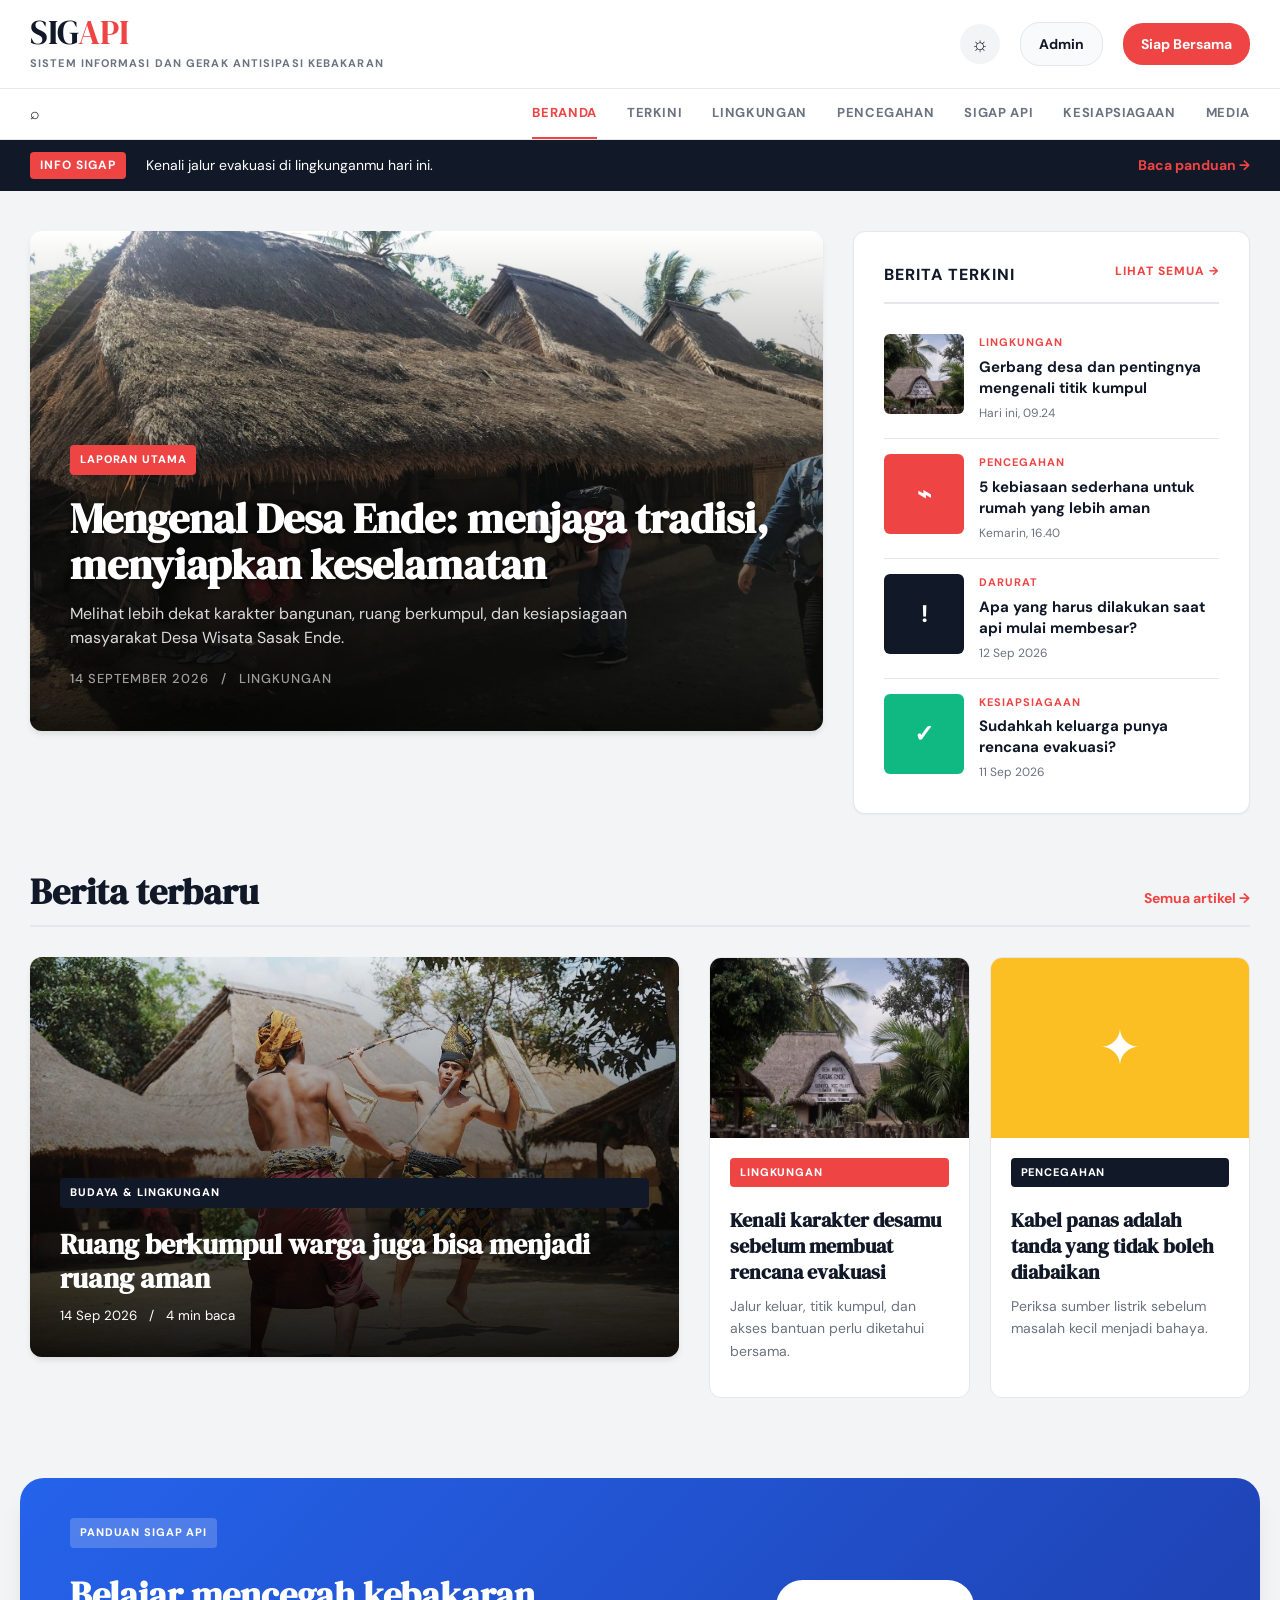
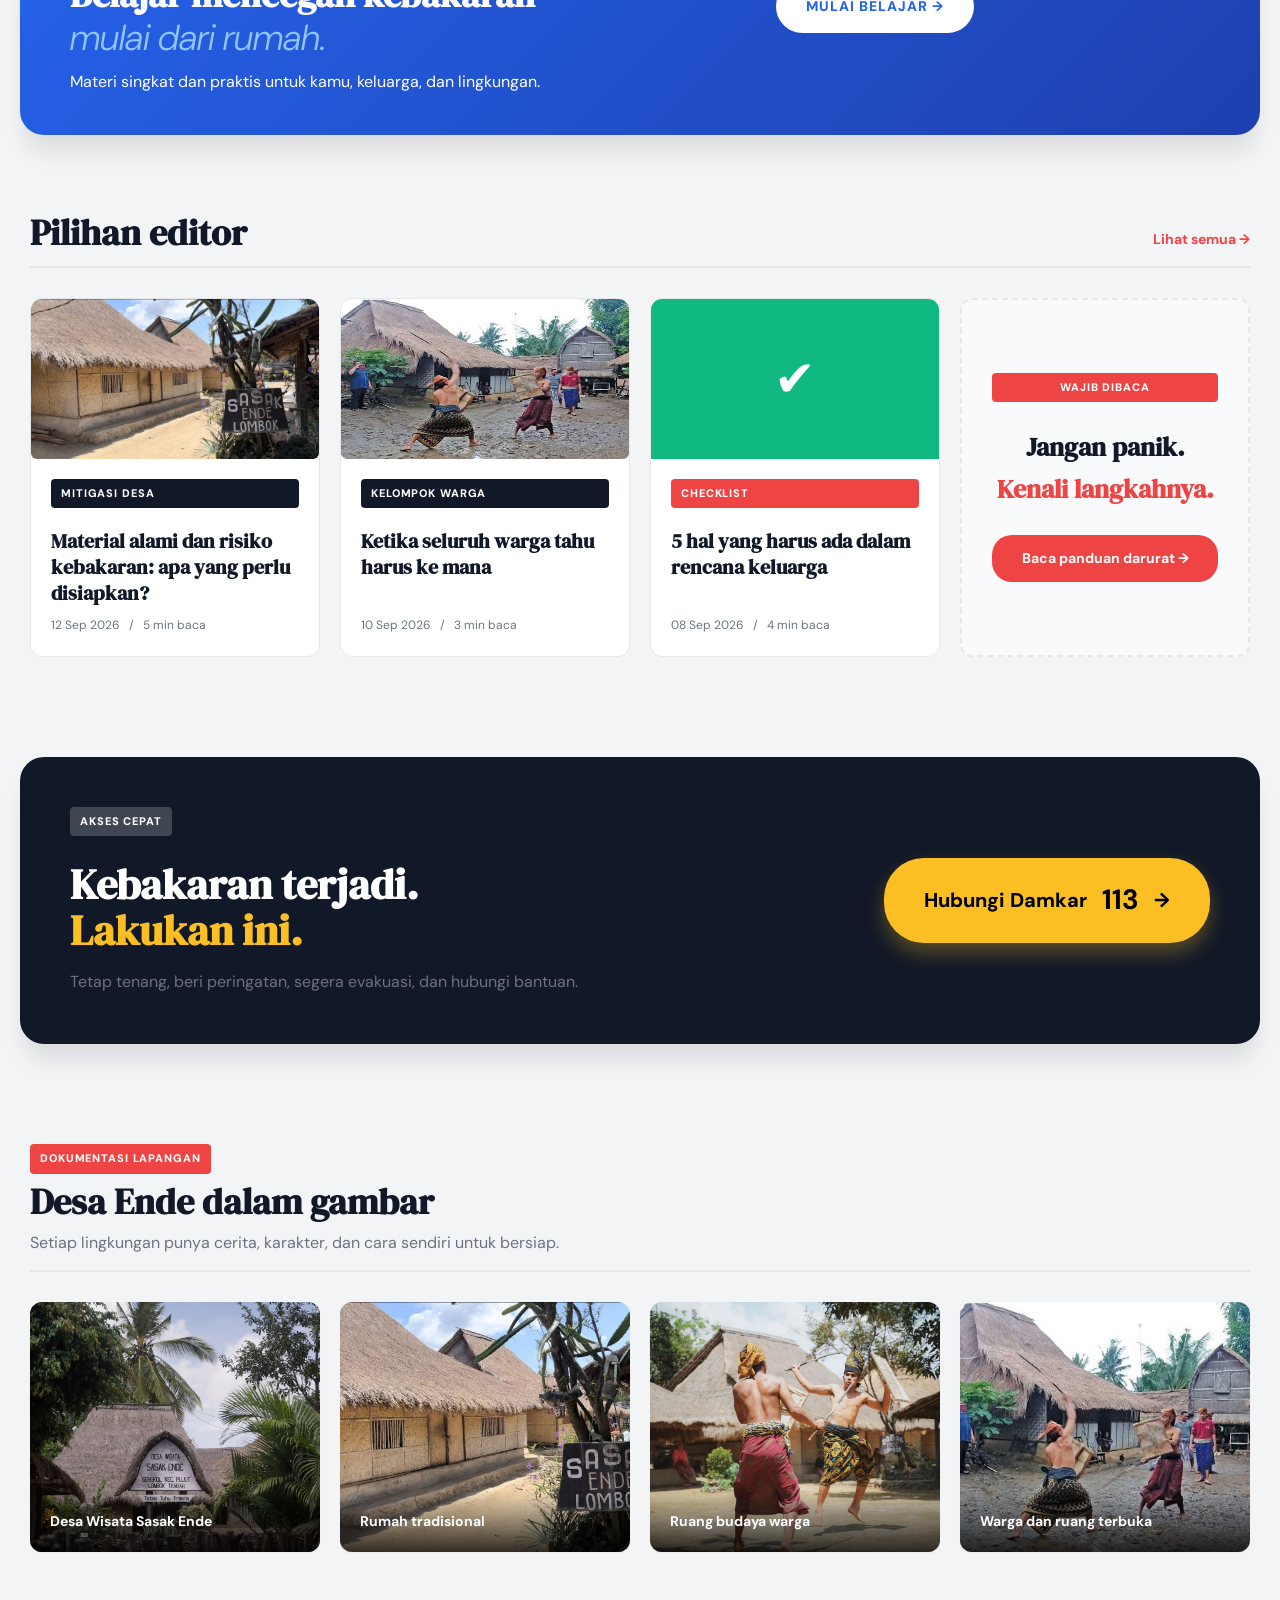
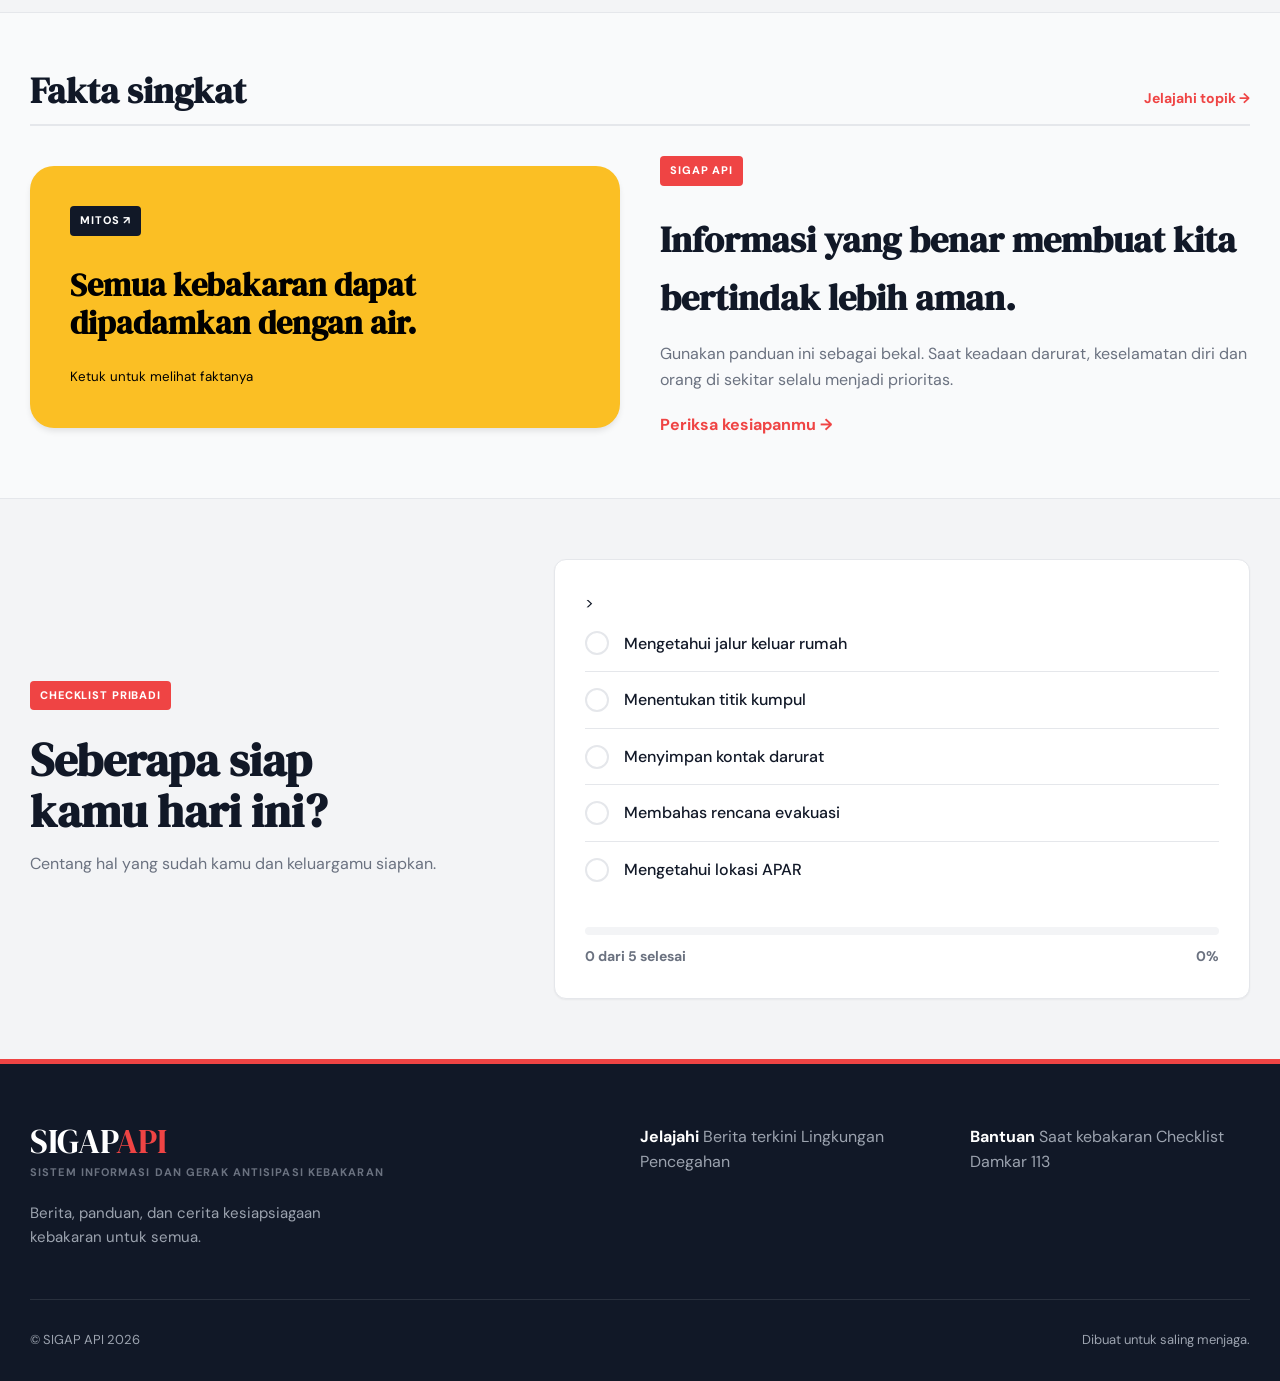
==== admin.html @ 65b92168 "SigApi" ====
<!doctype html>
<html lang="id">
<head>
  <meta charset="UTF-8" />
  <meta name="viewport" content="width=device-width, initial-scale=1.0" />
  <title>Admin Dashboard | SIGAP API</title>
  
  <link rel="preconnect" href="https://fonts.googleapis.com" />
  <link rel="preconnect" href="https://fonts.gstatic.com" crossorigin />
  <link
    href="https://fonts.googleapis.com/css2?family=DM+Sans:wght@400;500;700&family=DM+Serif+Display:ital@0;1&display=swap"
    rel="stylesheet"
  />
  <link rel="stylesheet" href="styles.css" />
  <script>
    if (sessionStorage.getItem('sigap-admin-logged') !== 'true') {
      const pass = prompt("Area Terbatas! Masukkan Password Admin:");
      if (pass === "admin123") {
        sessionStorage.setItem('sigap-admin-logged', 'true');
      } else {
        alert("Password Salah! Mengalihkan ke halaman utama...");
        window.location.href = "index.html";
      }
    }
  </script>
  <style>
    body {
      background-color: var(--bg);
      color: var(--text-main);
    }
    .admin-header {
      background: var(--badge-bg);
      color: #fff;
      padding: 20px 52px;
      display: flex;
      justify-content: space-between;
      align-items: center;
      position: sticky;
      top: 0;
      z-index: 10;
      box-shadow: 0 4px 12px rgba(0,0,0,0.1);
    }
    .logo-container {
      display: flex;
      flex-direction: column;
    }
    .admin-header h1 {
      margin: 0;
      font: 700 26px var(--sans);
      letter-spacing: -0.04em;
      line-height: 1;
    }
    .admin-header h1 span {
      color: var(--primary);
    }
    .logo-container small {
      color: rgba(255,255,255,0.7);
      font-size: 12px;
      letter-spacing: 0.15em;
      text-transform: uppercase;
      margin-top: 5px;
      font-weight: 700;
    }
    .back-btn {
      color: #fff;
      font-weight: 700;
      font-size: 14px;
      border: 1px solid rgba(255,255,255,0.2);
      padding: 8px 16px;
      border-radius: 4px;
      transition: all 0.2s ease;
    }
    .back-btn:hover {
      background: #fff;
      color: var(--text-main);
    }
    
    .admin-layout {
      max-width: 1280px;
      margin: 40px auto;
      padding: 0 52px;
      display: grid;
      grid-template-columns: 1fr 1.2fr;
      gap: 50px;
      align-items: flex-start;
    }

    /* Form Styles */
    .admin-card {
      background: #fff;
      padding: 40px;
      border-radius: 12px;
      box-shadow: 0 8px 24px rgba(0,0,0,0.04);
      border: 1px solid var(--border);
    }
    .admin-card h2 {
      margin: 0 0 25px;
      font-size: 28px;
      letter-spacing: -0.04em;
    }
    .form-group {
      margin-bottom: 20px;
    }
    .form-group label {
      display: block;
      font-size: 14px;
      font-weight: 700;
      color: var(--text-main);
      margin-bottom: 8px;
    }
    .form-group input[type="text"],
    .form-group textarea {
      width: 100%;
      padding: 14px;
      font-size: 15px;
      font-family: var(--sans);
      border: 1px solid var(--border);
      border-radius: 8px;
      background: #fafafa;
      transition: all 0.2s ease;
    }
    .form-group input[type="text"]:focus,
    .form-group textarea:focus {
      outline: none;
      border-color: var(--text-main);
      background: #fff;
      box-shadow: 0 0 0 3px rgba(0,0,0,0.05);
    }
    
    /* File Upload Styling */
    .file-drop-area {
      border: 2px dashed var(--border);
      border-radius: 8px;
      padding: 30px;
      text-align: center;
      background: #fafafa;
      cursor: pointer;
      transition: all 0.2s ease;
      position: relative;
    }
    .file-drop-area:hover {
      border-color: var(--text-main);
      background: #fff;
    }
    .file-drop-area input[type="file"] {
      position: absolute;
      left: 0;
      top: 0;
      height: 100%;
      width: 100%;
      opacity: 0;
      cursor: pointer;
    }
    .file-drop-area p {
      margin: 0;
      color: var(--text-muted);
      font-size: 14px;
    }
    .file-drop-area strong {
      color: var(--primary);
    }

    .submit-btn {
      width: 100%;
      background: var(--primary);
      color: #fff;
      padding: 16px;
      font-size: 16px;
      font-weight: 700;
      border: none;
      border-radius: 8px;
      cursor: pointer;
      transition: all 0.2s ease;
      margin-top: 10px;
    }
    .submit-btn:hover {
      background: #d32f2f;
      transform: translateY(-2px);
      box-shadow: 0 4px 12px rgba(237, 62, 50, 0.3);
    }

    /* List Styles */
    .news-list-section h2 {
      margin: 0 0 25px;
      font-size: 28px;
      letter-spacing: -0.04em;
    }
    .news-list {
      display: grid;
      gap: 20px;
    }
    .news-item {
      background: #fff;
      border: 1px solid var(--border);
      border-radius: 12px;
      overflow: hidden;
      display: flex;
      transition: transform 0.2s ease, box-shadow 0.2s ease;
    }
    .news-item:hover {
      transform: translateY(-4px);
      box-shadow: 0 12px 24px rgba(0,0,0,0.06);
    }
    .news-item img {
      width: 160px;
      min-height: 100%;
      object-fit: cover;
    }
    .news-item-content {
      padding: 20px;
      flex: 1;
      display: flex;
      flex-direction: column;
    }
    .news-item-content h3 {
      margin: 8px 0;
      font-size: 20px;
      line-height: 1.3;
      letter-spacing: -0.02em;
    }
    .news-item-content p {
      margin: 0 0 15px;
      color: var(--text-muted);
      font-size: 14px;
      display: -webkit-box;
      -webkit-line-clamp: 2;
      -webkit-box-orient: vertical;
      overflow: hidden;
    }
    .delete-btn {
      align-self: flex-start;
      margin-top: auto;
      background: #fdf2f2;
      color: var(--primary);
      padding: 6px 12px;
      font-size: 12px;
      font-weight: 700;
      border: 1px solid #f9dcdc;
      border-radius: 4px;
      cursor: pointer;
      transition: all 0.2s ease;
    }
    .delete-btn:hover {
      background: var(--primary);
      color: #fff;
    }
    .empty-state {
      text-align: center;
      padding: 60px 20px;
      color: var(--text-muted);
      background: #fff;
      border: 1px dashed var(--border);
      border-radius: 12px;
    }

    @media (max-width: 900px) {
      .admin-layout {
        grid-template-columns: 1fr;
        padding: 0 20px;
      }
      .admin-header {
        padding: 15px 20px;
      }
      .news-item {
        flex-direction: column;
      }
      .news-item img {
        width: 100%;
        height: 180px;
      }
    }
  </style>
</head>
<body>

  <header class="admin-header">
    <div class="logo-container">
      <h1>SIGAP<span>API</span></h1>
      <small>Dashboard Admin</small>
    </div>
    <a href="index.html" class="back-btn">← Kembali ke Web</a>
  </header>

  <div class="admin-layout">
    
    <div class="admin-card">
      <h2>Tulis Berita Baru</h2>
      <form id="admin-form">
        <div class="form-group">
          <label for="news-title">Judul Berita</label>
          <input type="text" id="news-title" required placeholder="Contoh: Tips Aman Meninggalkan Rumah..." />
        </div>
        
        <div class="form-group">
          <label for="news-category">Kategori Label</label>
          <input type="text" id="news-category" required placeholder="Contoh: EDUKASI" />
        </div>
        
        <div class="form-group">
          <label for="news-content">Isi Berita Singkat</label>
          <textarea id="news-content" rows="5" required placeholder="Tuliskan intisari berita di sini..."></textarea>
        </div>
        
        <div class="form-group">
          <label>Foto Cover Berita</label>
          <div class="file-drop-area">
            <input type="file" id="news-image" accept="image/*" required />
            <p>Tarik & letakkan foto di sini, atau <strong>Pilih File</strong> dari komputermu.</p>
            <p style="font-size: 12px; margin-top: 5px;">(Format: JPG, PNG, maksimal 2MB)</p>
          </div>
        </div>
        
        <button type="submit" class="submit-btn">Publikasikan Berita</button>
      </form>
    </div>

    <div class="news-list-section">
      <h2>Berita yang Dipublikasikan</h2>
      <div class="news-list" id="admin-news-list">
        <!-- JS will render news here -->
      </div>
    </div>

  </div>

  <script src="https://cdn.jsdelivr.net/npm/@supabase/supabase-js@2"></script>
  <script src="supabase-config.js"></script>
  <script src="admin.js"></script>
</body>
</html>
---- styles.css ----
/* ==============================================================
   ULTIMATE MODERN NEWS CSS - SIGAP API
   ============================================================== */

:root {
  /* LIGHT THEME */
  --bg: #f3f4f6;
  --surface: #ffffff;
  --surface-hover: #f9fafb;
  --text-main: #111827;
  --text-muted: #6b7280;
  --border: #e5e7eb;

  --primary: #ef4444; /* Red */
  --primary-hover: #dc2626;
  --accent: #2563eb; /* Blue */
  --badge-bg: #111827;
  --badge-text: #ffffff;
  --footer-bg: #111827;
  --footer-text: #9ca3af;

  /* TYPOGRAPHY */
  --sans:
    "DM Sans", -apple-system, BlinkMacSystemFont, "Segoe UI", Roboto, sans-serif;
  --serif: "DM Serif Display", Georgia, serif;

  /* SPACING & SIZING */
  --max-width: 1300px;
  --radius-sm: 6px;
  --radius-md: 12px;
  --radius-lg: 24px;

  /* SHADOWS & TRANSITIONS */
  --shadow-sm: 0 1px 2px rgba(0, 0, 0, 0.05);
  --shadow-md: 0 4px 6px -1px rgba(0, 0, 0, 0.1);
  --shadow-lg: 0 20px 25px -5px rgba(0, 0, 0, 0.1);
  --shadow-hover: 0 25px 30px -5px rgba(0, 0, 0, 0.15);
  --transition: all 0.3s cubic-bezier(0.4, 0, 0.2, 1);
}

.dark-theme {
  /* DARK THEME */
  --bg: #0f1117;
  --surface: #1a1d24;
  --surface-hover: #222630;
  --text-main: #f9fafb;
  --text-muted: #9ca3af;
  --border: #2d3340;

  --primary: #f87171;
  --primary-hover: #ef4444;
  --badge-bg: #e5e7eb;
  --badge-text: #111827;
  --footer-bg: #090a0d;
}
.dark-theme .action-section {
  background: #202631;
  border: 1px solid #394352;
}
.dark-theme .action-section h2 {
  color: #ffffff;
}
.dark-theme .action-section h2 em {
  color: #ffc83d;
}
.dark-theme .action-section p {
  color: #d7dee8;
}
.dark-theme .action-section .label-light {
  color: #ffffff;
  background: #3a4554;
  border: 1px solid #526071;
}
.dark-theme .emergency-button {
  color: #15191f;
  background: #ffc83d;
  box-shadow: 0 10px 20px rgba(255, 200, 61, 0.22);
}
.dark-theme .emergency-button:hover {
  background: #ffd76d;
}

/* ================== GLOBAL RESET ================== */
* {
  box-sizing: border-box;
  margin: 0;
  padding: 0;
}
html {
  scroll-behavior: smooth;
}
body {
  background: var(--bg);
  color: var(--text-main);
  font-family: var(--sans);
  line-height: 1.6;
  -webkit-font-smoothing: antialiased;
  transition:
    background-color 0.3s ease,
    color 0.3s ease;
}
a {
  color: inherit;
  text-decoration: none;
  transition: var(--transition);
  cursor: pointer;
}
button {
  border: none;
  background: none;
  font: inherit;
  cursor: pointer;
  transition: var(--transition);
  color: var(--text-main);
}
img {
  max-width: 100%;
  height: auto;
  display: block;
  border-radius: var(--radius-sm);
}
.page-shell {
  display: flex;
  flex-direction: column;
  min-height: 100vh;
}
main {
  flex: 1;
}

/* ================== HEADER REDESIGN ================== */
.site-header {
  position: sticky;
  top: 0;
  z-index: 1000;
  background: var(--surface);
  border-bottom: 1px solid var(--border);
  box-shadow: var(--shadow-sm);
  transition:
    background-color 0.3s,
    border-color 0.3s;
}
.header-top {
  max-width: var(--max-width);
  margin: auto;
  padding: 15px 30px;
  display: flex;
  align-items: center;
  justify-content: space-between;
}
.wordmark {
  display: flex;
  flex-direction: column;
  align-items: flex-start;
  justify-content: center;
}
.wordmark div {
  font-family: var(--serif);
  font-size: 34px;
  line-height: 1;
  color: var(--text-main);
}
.wordmark span {
  color: var(--primary);
}
.wordmark small {
  font-size: 11px;
  letter-spacing: 0.1em;
  color: var(--text-muted);
  text-transform: uppercase;
  margin-top: 6px;
  font-weight: 700;
}
.header-actions {
  display: flex;
  align-items: center;
  gap: 20px;
}
.icon-button {
  font-size: 20px;
  width: 40px;
  height: 40px;
  border-radius: 50%;
  display: grid;
  place-items: center;
  background: var(--bg);
}
.icon-button:hover {
  background: var(--border);
}
.header-actions a {
  font-weight: 700;
  font-size: 14px;
  padding: 10px 18px;
  border-radius: 20px;
}
.header-actions a[href="admin.html"] {
  background: var(--surface-hover);
  border: 1px solid var(--border);
}
.header-actions a[href="admin.html"]:hover {
  background: var(--border);
}
.subscribe {
  background: var(--primary);
  color: #fff !important;
}
.subscribe:hover {
  background: var(--primary-hover);
  transform: translateY(-2px);
  box-shadow: var(--shadow-md);
}
.menu-toggle {
  display: none;
}

.header-bottom {
  border-top: 1px solid var(--border);
  background: var(--surface);
}
.header-bottom-inner {
  max-width: var(--max-width);
  margin: auto;
  padding: 0 30px;
  display: flex;
  align-items: center;
  justify-content: space-between;
  height: 50px;
}
.main-nav {
  display: flex;
  gap: 30px;
}
.main-nav a {
  font-size: 13px;
  font-weight: 700;
  text-transform: uppercase;
  color: var(--text-muted);
  letter-spacing: 0.05em;
  padding: 15px 0;
  position: relative;
}
.main-nav a::after {
  content: "";
  position: absolute;
  bottom: 0;
  left: 0;
  width: 0;
  height: 2px;
  background: var(--primary);
  transition: var(--transition);
}
.main-nav a:hover {
  color: var(--text-main);
}
.main-nav a:hover::after,
.main-nav a.active::after {
  width: 100%;
}
.main-nav a.active {
  color: var(--primary);
}

/* SEARCH PANEL */
.search-panel {
  display: none;
  background: var(--bg);
  border-bottom: 1px solid var(--border);
  padding: 30px;
  text-align: center;
}
.search-panel.open {
  display: block;
  animation: slideDown 0.3s ease;
}
@keyframes slideDown {
  from {
    opacity: 0;
    transform: translateY(-10px);
  }
  to {
    opacity: 1;
    transform: translateY(0);
  }
}
.search-panel label {
  display: block;
  font-size: 14px;
  font-weight: 700;
  color: var(--primary);
  margin-bottom: 10px;
  text-transform: uppercase;
  letter-spacing: 1px;
}
.search-panel input {
  width: 100%;
  max-width: 600px;
  padding: 15px 20px;
  font-size: 18px;
  border: 2px solid var(--border);
  border-radius: var(--radius-lg);
  background: var(--surface);
  color: var(--text-main);
  outline: none;
  transition: var(--transition);
}
.search-panel input:focus {
  border-color: var(--primary);
  box-shadow: 0 0 0 4px rgba(239, 68, 68, 0.1);
}
.search-results {
  max-width: 600px;
  margin: 15px auto 0;
  text-align: left;
  display: grid;
  gap: 10px;
}
.search-results a {
  background: var(--surface);
  padding: 12px 20px;
  border-radius: var(--radius-sm);
  border: 1px solid var(--border);
  font-size: 15px;
  font-weight: 500;
}
.search-results a:hover {
  border-color: var(--primary);
  color: var(--primary);
  transform: translateX(5px);
}

/* BREAKING NEWS */
.breaking-bar {
  background: var(--badge-bg);
  color: var(--badge-text);
  padding: 12px 30px;
  display: flex;
  align-items: center;
  gap: 20px;
  font-size: 14px;
}
.breaking-bar strong {
  background: var(--primary);
  color: #fff;
  padding: 4px 10px;
  border-radius: 4px;
  font-size: 12px;
  letter-spacing: 1px;
}
.breaking-bar a {
  margin-left: auto;
  color: var(--primary);
  font-weight: 700;
}
.breaking-bar a:hover {
  text-decoration: underline;
}

/* ================== COMPONENTS ================== */
.label {
  display: inline-block;
  padding: 6px 10px;
  font-size: 11px;
  font-weight: 800;
  letter-spacing: 0.08em;
  text-transform: uppercase;
  border-radius: 4px;
  margin-bottom: 10px;
}
.label-red {
  background: var(--primary);
  color: #fff;
}
.label-dark {
  background: var(--badge-bg);
  color: var(--badge-text);
}
.label-light {
  background: rgba(255, 255, 255, 0.2);
  color: #fff;
  backdrop-filter: blur(5px);
}

.content-section {
  max-width: var(--max-width);
  margin: 0 auto;
  padding: 60px 30px;
}
.section-bar {
  display: flex;
  justify-content: space-between;
  align-items: flex-end;
  margin-bottom: 30px;
  border-bottom: 2px solid var(--border);
  padding-bottom: 15px;
}
.section-bar h2 {
  font-family: var(--serif);
  font-size: 36px;
  color: var(--text-main);
  line-height: 1;
}
.section-bar a {
  font-size: 14px;
  font-weight: 700;
  color: var(--primary);
}
.section-bar a:hover {
  color: var(--primary-hover);
  transform: translateX(3px);
}

/* HERO SECTION (MODERN GRID) */
.hero-news {
  max-width: var(--max-width);
  margin: 40px auto 0;
  padding: 0 30px;
  display: grid;
  grid-template-columns: 2fr 1fr;
  gap: 30px;
}
.hero-image {
  position: relative;
  border-radius: var(--radius-md);
  overflow: hidden;
  height: 500px;
  box-shadow: var(--shadow-md);
  transition: var(--transition);
}
.hero-image:hover {
  transform: translateY(-5px);
  box-shadow: var(--shadow-lg);
}
.hero-image img {
  width: 100%;
  height: 100%;
  object-fit: cover;
}
.hero-image-shade {
  position: absolute;
  inset: 0;
  background: linear-gradient(
    to top,
    rgba(0, 0, 0, 0.9) 0%,
    rgba(0, 0, 0, 0.4) 50%,
    rgba(0, 0, 0, 0) 100%
  );
}
.hero-story {
  position: absolute;
  bottom: 0;
  left: 0;
  right: 0;
  padding: 40px;
  color: #fff;
}
.hero-story h1 {
  font-family: var(--serif);
  font-size: 42px;
  line-height: 1.1;
  margin: 10px 0 15px;
  text-shadow: 0 2px 4px rgba(0, 0, 0, 0.5);
}
.hero-story p {
  font-size: 16px;
  color: rgba(255, 255, 255, 0.85);
  max-width: 600px;
  margin-bottom: 15px;
  line-height: 1.5;
}
.story-meta {
  font-size: 13px;
  color: rgba(255, 255, 255, 0.6);
  font-weight: 500;
  letter-spacing: 1px;
}

/* SIDEBAR WIDGET */
.hero-side {
  background: var(--surface);
  padding: 30px;
  border-radius: var(--radius-md);
  border: 1px solid var(--border);
  box-shadow: var(--shadow-sm);
}
.side-heading {
  font-family: var(--sans);
  font-size: 16px;
  font-weight: 800;
  text-transform: uppercase;
  letter-spacing: 1px;
  border-bottom: 2px solid var(--border);
  padding-bottom: 15px;
  margin-bottom: 15px;
  display: flex;
  justify-content: space-between;
}
.side-heading a {
  color: var(--primary);
  font-size: 12px;
}
.side-story {
  display: grid;
  grid-template-columns: 80px 1fr;
  gap: 15px;
  padding: 15px 0;
  border-bottom: 1px solid var(--border);
  transition: var(--transition);
}
.side-story:last-child {
  border-bottom: none;
  padding-bottom: 0;
}
.side-story:hover {
  transform: translateX(5px);
}
.side-story img,
.side-placeholder {
  width: 80px;
  height: 80px;
  border-radius: var(--radius-sm);
  object-fit: cover;
}
.side-placeholder {
  display: grid;
  place-items: center;
  color: #fff;
  font-size: 24px;
  font-weight: bold;
}
.side-placeholder.orange {
  background: var(--primary);
}
.side-placeholder.dark {
  background: var(--badge-bg);
}
.side-placeholder.green {
  background: #10b981;
}
.side-story span {
  display: flex;
  flex-direction: column;
  justify-content: center;
}
.side-story b {
  font-size: 11px;
  color: var(--primary);
  text-transform: uppercase;
  letter-spacing: 1px;
  margin-bottom: 5px;
}
.side-story strong {
  font-size: 15px;
  line-height: 1.4;
  color: var(--text-main);
}
.side-story small {
  margin-top: 5px;
  font-size: 12px;
  color: var(--text-muted);
}

/* CARDS */
.news-grid {
  display: grid;
  grid-template-columns: 1.2fr 1fr;
  gap: 30px;
}
.lead-card {
  position: relative;
  border-radius: var(--radius-md);
  overflow: hidden;
  height: 400px;
  box-shadow: var(--shadow-md);
  transition: var(--transition);
}
.lead-card:hover {
  transform: translateY(-5px);
  box-shadow: var(--shadow-lg);
}
.lead-card img {
  width: 100%;
  height: 100%;
  object-fit: cover;
}
.card-overlay {
  position: absolute;
  inset: 0;
  background: linear-gradient(to top, rgba(0, 0, 0, 0.9), transparent);
  display: flex;
  flex-direction: column;
  justify-content: flex-end;
  padding: 30px;
  color: #fff;
}
.card-overlay h3 {
  font-family: var(--serif);
  font-size: 28px;
  line-height: 1.2;
  margin: 10px 0;
}
.small-news-grid {
  display: grid;
  grid-template-columns: 1fr 1fr;
  gap: 20px;
}
.news-card {
  background: var(--surface);
  border: 1px solid var(--border);
  border-radius: var(--radius-md);
  overflow: hidden;
  transition: var(--transition);
  display: flex;
  flex-direction: column;
}
.news-card:hover,
.editor-card:hover {
  transform: translateY(-5px);
  box-shadow: var(--shadow-md);
  border-color: var(--primary);
}
.news-card img,
.news-graphic {
  width: 100%;
  height: 180px;
  object-fit: cover;
  border-radius: 0;
}
.news-card-content,
.editor-card-content {
  padding: 20px;
  flex: 1;
  display: flex;
  flex-direction: column;
}
.news-card h3,
.editor-card h3 {
  font-family: var(--serif);
  font-size: 20px;
  line-height: 1.3;
  margin: 10px 0;
  color: var(--text-main);
}
.news-card p {
  font-size: 14px;
  color: var(--text-muted);
  margin-bottom: 15px;
  line-height: 1.6;
}
.graphic-yellow {
  background: #fbbf24;
  color: #fff;
  font-size: 50px;
  display: grid;
  place-items: center;
}
.graphic-green {
  background: #10b981;
  color: #fff;
  font-size: 50px;
  display: grid;
  place-items: center;
}

/* BANNER */
.learning-banner {
  background: linear-gradient(135deg, var(--accent) 0%, #1e40af 100%);
  border-radius: var(--radius-lg);
  padding: 40px 50px;
  color: #fff;
  display: flex;
  justify-content: space-between;
  align-items: center;
  margin: 20px auto;
  max-width: calc(var(--max-width) - 60px);
  position: relative;
  overflow: hidden;
  box-shadow: var(--shadow-lg);
}
.learning-banner > div {
  position: relative;
  z-index: 2;
}
.learning-banner h2 {
  font-family: var(--serif);
  font-size: 36px;
  line-height: 1.2;
  margin: 15px 0 10px;
}
.learning-banner h2 em {
  font-family: var(--sans);
  font-style: italic;
  font-weight: 300;
  color: #93c5fd;
}
.banner-button {
  position: relative;
  z-index: 2;
  background: #fff;
  color: var(--accent);
  padding: 15px 30px;
  border-radius: 30px;
  font-weight: 800;
  text-transform: uppercase;
  letter-spacing: 1px;
  font-size: 14px;
}
.banner-button:hover {
  background: var(--bg);
  transform: scale(1.05);
}

/* EDITOR GRID */
.editor-grid {
  display: grid;
  grid-template-columns: repeat(4, 1fr);
  gap: 20px;
}
#berita-komunitas {
  display: none;
}
#berita-komunitas .editor-grid {
  grid-template-columns: repeat(auto-fit, minmax(280px, 360px));
  justify-content: start;
  align-items: stretch;
}
#berita-komunitas .editor-card {
  min-height: 440px;
}
#berita-komunitas .editor-card img {
  width: 100%;
  height: 210px;
  object-fit: cover;
  aspect-ratio: 16 / 9;
}
#berita-komunitas .editor-card-content {
  display: flex;
  flex: 1;
  flex-direction: column;
  padding: 24px;
}
#berita-komunitas .editor-card h3 {
  margin: 14px 0 10px;
  font-size: 22px;
  line-height: 1.25;
}
#berita-komunitas .editor-card p {
  margin: 0 0 18px;
  color: var(--text-muted);
  font-size: 15px;
  line-height: 1.55;
}
#berita-komunitas .editor-card small {
  margin-top: auto;
}
.editor-card {
  background: var(--surface);
  border: 1px solid var(--border);
  border-radius: var(--radius-md);
  overflow: hidden;
  transition: var(--transition);
  display: flex;
  flex-direction: column;
}
.editor-card img,
.editor-card .news-graphic {
  height: 160px;
}
.editor-card small {
  margin-top: auto;
  font-size: 12px;
  color: var(--text-muted);
}
.worth-reading {
  background: var(--surface-hover);
  border: 2px dashed var(--border);
  border-radius: var(--radius-md);
  padding: 30px;
  display: flex;
  flex-direction: column;
  justify-content: center;
  text-align: center;
}
.worth-reading h3 {
  font-family: var(--serif);
  font-size: 26px;
  margin: 15px 0 25px;
  color: var(--text-main);
}
.worth-reading em {
  color: var(--primary);
  font-style: normal;
}
.worth-reading a {
  display: inline-block;
  background: var(--primary);
  color: #fff;
  padding: 12px 24px;
  border-radius: 20px;
  font-weight: 700;
  font-size: 14px;
}
.worth-reading a:hover {
  background: var(--primary-hover);
  transform: translateY(-2px);
}

/* EMERGENCY SECTION */
.action-section {
  background: var(--badge-bg);
  border-radius: var(--radius-lg);
  padding: 50px;
  display: flex;
  justify-content: space-between;
  align-items: center;
  margin: 40px auto;
  max-width: calc(var(--max-width) - 60px);
  box-shadow: var(--shadow-lg);
}
.action-section h2 {
  font-family: var(--serif);
  font-size: 42px;
  color: #fff;
  line-height: 1.1;
  margin: 15px 0;
}
.action-section h2 em {
  color: #fbbf24;
  font-style: normal;
}
.action-section p {
  color: var(--text-muted);
  font-size: 16px;
}
.emergency-button {
  background: #fbbf24;
  color: #000;
  padding: 20px 40px;
  border-radius: 40px;
  font-size: 20px;
  font-weight: 800;
  display: flex;
  align-items: center;
  gap: 15px;
  box-shadow: 0 10px 20px rgba(251, 191, 36, 0.3);
}
.emergency-button:hover {
  background: #f59e0b;
  transform: scale(1.05);
}
.emergency-button b {
  font-size: 28px;
}

/* VILLAGE STRIP */
.village-strip .section-bar {
  flex-direction: column;
  align-items: flex-start;
}
.village-strip p {
  font-size: 16px;
  color: var(--text-muted);
  margin-top: 10px;
  max-width: 600px;
}
.photo-row {
  display: grid;
  grid-template-columns: repeat(4, 1fr);
  gap: 20px;
}
.photo-row figure {
  margin: 0;
  position: relative;
  border-radius: var(--radius-md);
  overflow: hidden;
  box-shadow: var(--shadow-sm);
  transition: var(--transition);
}
.photo-row figure:hover {
  transform: translateY(-5px);
  box-shadow: var(--shadow-md);
}
.photo-row img {
  width: 100%;
  height: 250px;
  object-fit: cover;
}
.photo-row figcaption {
  position: absolute;
  bottom: 0;
  left: 0;
  right: 0;
  padding: 20px;
  background: linear-gradient(transparent, rgba(0, 0, 0, 0.8));
  color: #fff;
  font-weight: 700;
  font-size: 14px;
}

/* FACTS */
.facts-section {
  background: var(--surface-hover);
  border-top: 1px solid var(--border);
  border-bottom: 1px solid var(--border);
}
.fact-grid {
  display: grid;
  grid-template-columns: 1fr 1fr;
  gap: 40px;
  align-items: center;
}
.fact-card {
  background: #fbbf24;
  border-radius: var(--radius-lg);
  padding: 40px;
  text-align: left;
  box-shadow: var(--shadow-md);
  transition: var(--transition);
  cursor: pointer;
  color: #000;
}
.fact-card.is-fact {
  background: #10b981;
  color: #fff;
}
.fact-card:hover {
  transform: rotate(1deg) scale(1.02);
}
.fact-card strong {
  display: block;
  font-family: var(--serif);
  font-size: 32px;
  margin: 20px 0;
  line-height: 1.2;
}
.fact-copy h3 {
  font-family: var(--serif);
  font-size: 36px;
  margin: 15px 0;
  color: var(--text-main);
}
.fact-copy p {
  font-size: 16px;
  color: var(--text-muted);
  margin-bottom: 20px;
}
.fact-copy a {
  color: var(--primary);
  font-weight: 700;
  display: inline-flex;
  align-items: center;
  gap: 5px;
}
.fact-copy a:hover {
  text-decoration: underline;
}

/* CHECKLIST */
.check-section {
  display: grid;
  grid-template-columns: 1fr 1.5fr;
  gap: 60px;
  align-items: center;
}
.check-section h2 {
  font-family: var(--serif);
  font-size: 46px;
  margin: 15px 0;
  color: var(--text-main);
  line-height: 1.1;
}
.check-section p {
  font-size: 16px;
  color: var(--text-muted);
}
.checklist {
  background: var(--surface);
  border: 1px solid var(--border);
  border-radius: var(--radius-md);
  padding: 30px;
  box-shadow: var(--shadow-sm);
}
.checklist label {
  display: flex;
  align-items: center;
  gap: 15px;
  padding: 15px 0;
  border-bottom: 1px solid var(--border);
  font-size: 16px;
  cursor: pointer;
  transition: var(--transition);
  font-weight: 500;
  color: var(--text-main);
}
.checklist label:hover {
  padding-left: 10px;
  color: var(--primary);
}
.checklist label:last-of-type {
  border-bottom: none;
}
.checklist input {
  display: none;
}
.checklist i {
  width: 24px;
  height: 24px;
  border: 2px solid var(--border);
  border-radius: 50%;
  display: grid;
  place-items: center;
  font-style: normal;
  color: transparent;
  transition: var(--transition);
}
.checklist input:checked + i {
  background: #10b981;
  border-color: #10b981;
  color: #fff;
}
.checklist input:checked ~ span {
  color: var(--text-muted);
  text-decoration: line-through;
}
.progress-line {
  height: 8px;
  background: var(--bg);
  border-radius: 4px;
  margin-top: 30px;
  overflow: hidden;
}
.progress-line span {
  display: block;
  height: 100%;
  background: var(--primary);
  transition: width 0.5s ease;
}
.progress-meta {
  display: flex;
  justify-content: space-between;
  margin-top: 10px;
  font-size: 14px;
  font-weight: 700;
  color: var(--text-muted);
}

/* FOOTER */
.site-footer {
  background: var(--footer-bg);
  color: var(--footer-text);
  padding: 60px 30px 30px;
  border-top: 5px solid var(--primary);
}
.footer-inner {
  max-width: var(--max-width);
  margin: auto;
  display: grid;
  grid-template-columns: 2fr 1fr 1fr;
  gap: 50px;
  margin-bottom: 50px;
}
.footer-brand .wordmark div {
  color: #fff;
}
.footer-brand p {
  margin-top: 20px;
  font-size: 15px;
  max-width: 300px;
  line-height: 1.6;
}
.footer-links div {
  display: flex;
  flex-direction: column;
  gap: 12px;
}
.footer-links b {
  color: #fff;
  font-size: 16px;
  margin-bottom: 10px;
  font-family: var(--sans);
}
.footer-links a:hover {
  color: #fff;
  transform: translateX(5px);
}
.footer-note {
  max-width: var(--max-width);
  margin: auto;
  display: flex;
  justify-content: space-between;
  padding-top: 30px;
  border-top: 1px solid rgba(255, 255, 255, 0.1);
  font-size: 13px;
}

/* RESPONSIVE */
@media (max-width: 1024px) {
  .hero-news,
  .news-grid,
  .editor-grid,
  .photo-row {
    grid-template-columns: 1fr;
  }
  .hero-side,
  .worth-reading {
    grid-column: 1 / -1;
  }
  .small-news-grid,
  .fact-grid,
  .check-section,
  .footer-inner {
    grid-template-columns: 1fr;
  }
  .learning-banner,
  .action-section {
    flex-direction: column;
    text-align: center;
    gap: 20px;
  }
  .header-bottom {
    display: none;
  }
  .header-actions {
    display: none;
  } /* Hide on mobile to prevent overflow */
  .menu-toggle {
    display: block;
  }

  .site-header.nav-open .header-bottom {
    display: block;
    position: absolute;
    top: 100%;
    left: 0;
    right: 0;
    background: var(--surface);
    box-shadow: var(--shadow-md);
    border-top: 1px solid var(--border);
  }
  .site-header.nav-open .header-bottom-inner {
    height: auto;
    padding: 20px 30px;
    flex-direction: column;
    align-items: flex-start;
  }
  .main-nav {
    flex-direction: column;
    gap: 15px;
    width: 100%;
  }
}

.mobile-only-link {
  display: none;
}
@media (max-width: 1024px) {
  .mobile-only-link {
    display: block;
  }
}

/* FULL-PAGE ARTICLE READER */
.article-reader {
  display: none;
  min-height: 100vh;
  background: var(--bg);
  color: var(--text-main);
}
.article-reader.open {
  display: block;
}
.article-reader-inner {
  width: min(100% - 48px, 920px);
  margin: auto;
  padding: 38px 0 90px;
}
.article-back {
  display: inline-flex;
  margin-bottom: 65px;
  color: var(--primary);
  font-size: 15px;
  font-weight: 700;
}
.article-back:hover {
  transform: translateX(-4px);
}
.article-reader-heading {
  max-width: 780px;
  margin-bottom: 32px;
}
.article-reader-heading h1 {
  margin: 18px 0 12px;
  color: var(--text-main);
  font-family: var(--serif);
  font-size: clamp(42px, 6vw, 68px);
  line-height: 1.08;
}
.article-reader-heading small {
  color: var(--text-muted);
  font-size: 14px;
}
.article-reader-inner > img {
  width: 100%;
  max-height: 560px;
  object-fit: cover;
  margin-bottom: 40px;
  border-radius: var(--radius-md);
}
.article-reader-text {
  max-width: 720px;
  color: var(--text-main);
  font-size: 19px;
  line-height: 1.85;
}
.article-reader-text p {
  margin-bottom: 22px;
}
.page-shell[aria-hidden="true"] {
  display: none;
}
@media (max-width: 768px) {
  .article-reader-inner {
    width: min(100% - 36px, 920px);
    padding-top: 25px;
  }
  .article-back {
    margin-bottom: 42px;
  }
  .article-reader-heading h1 {
    font-size: 38px;
  }
  .article-reader-text {
    font-size: 17px;
    line-height: 1.7;
  }
}
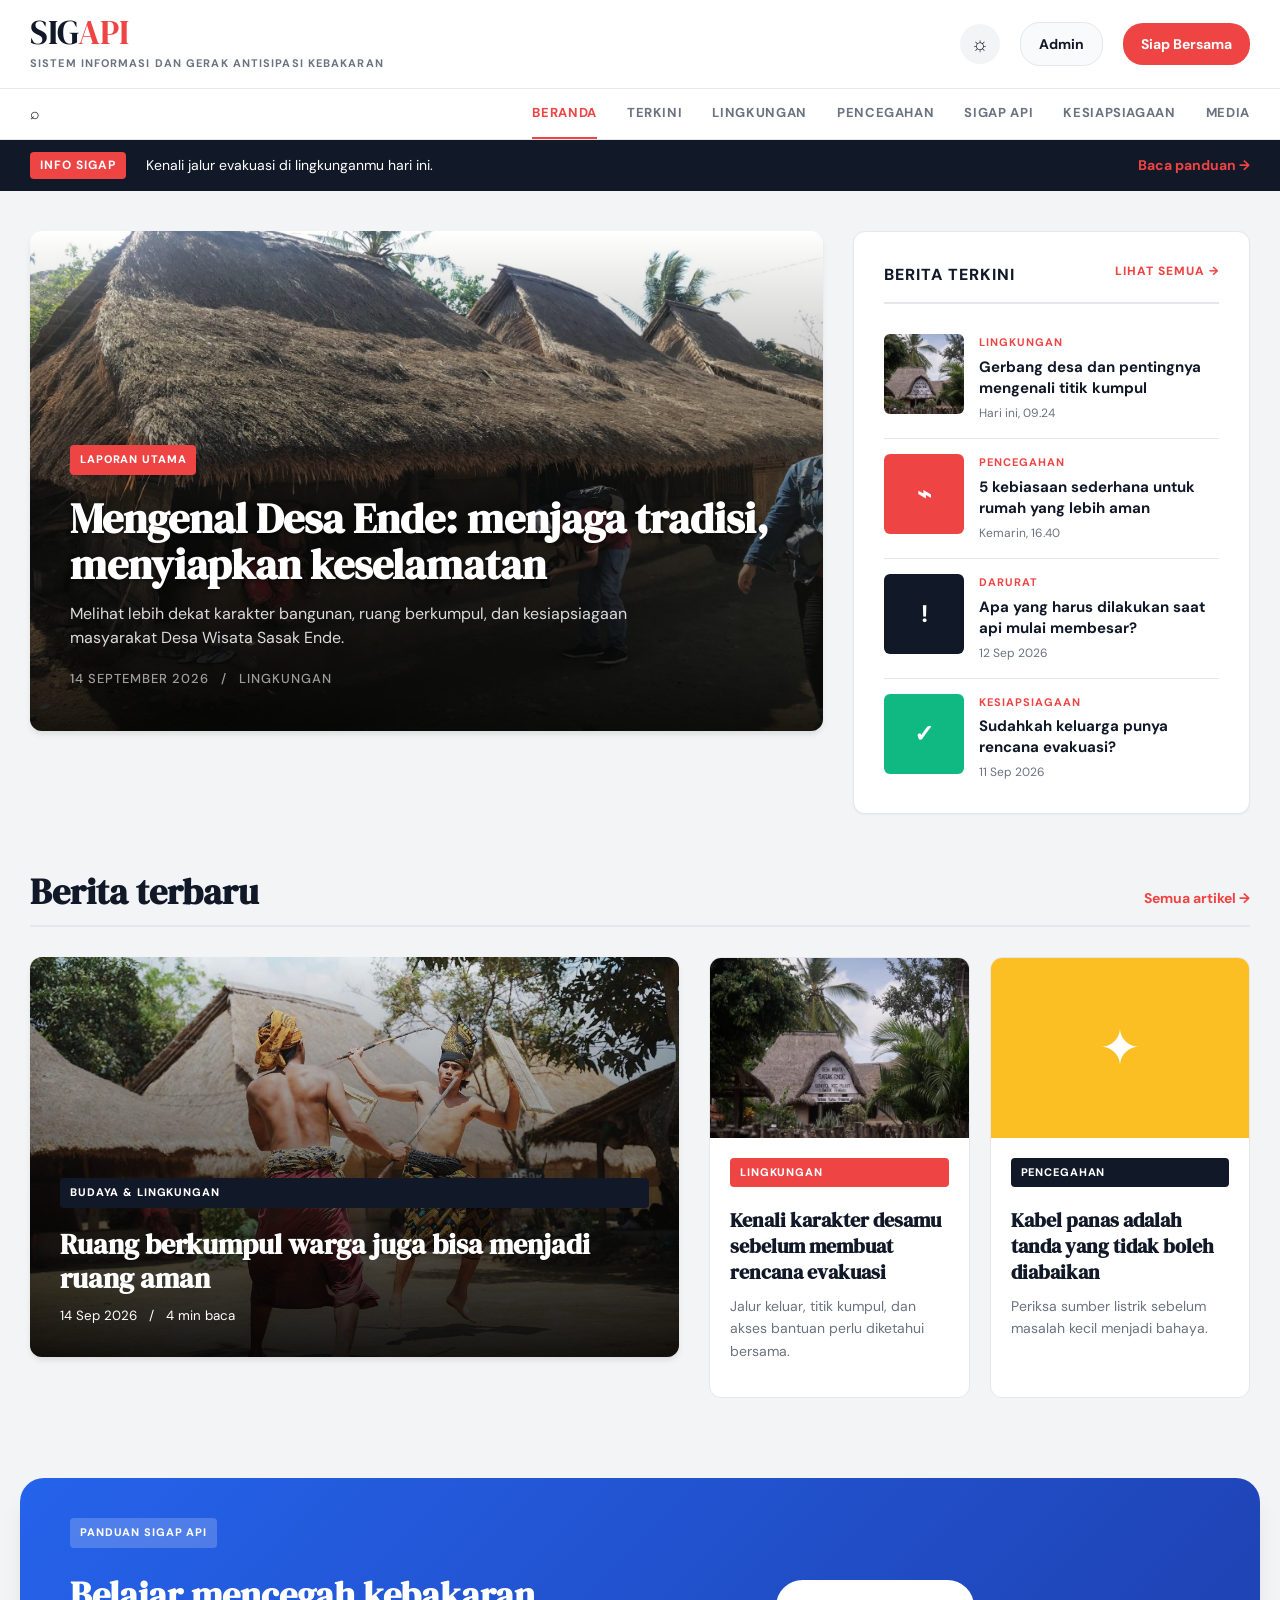
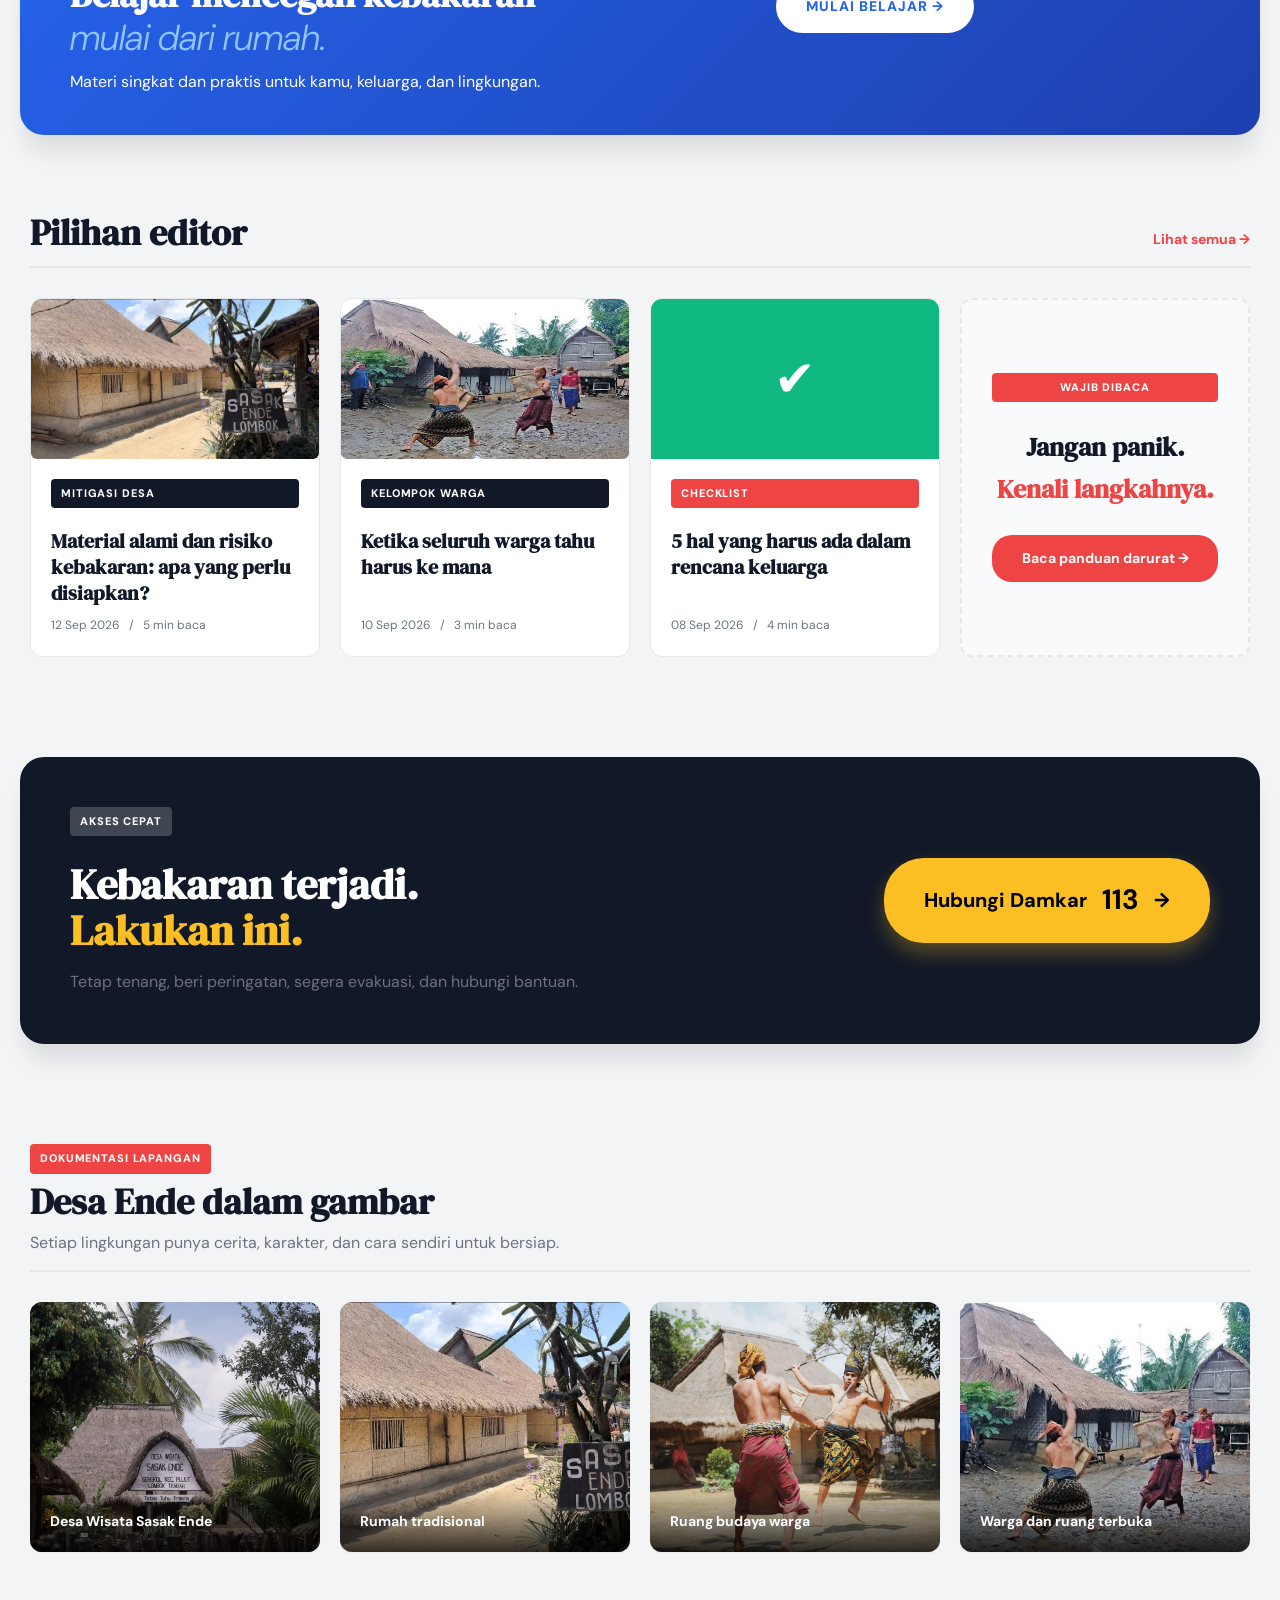
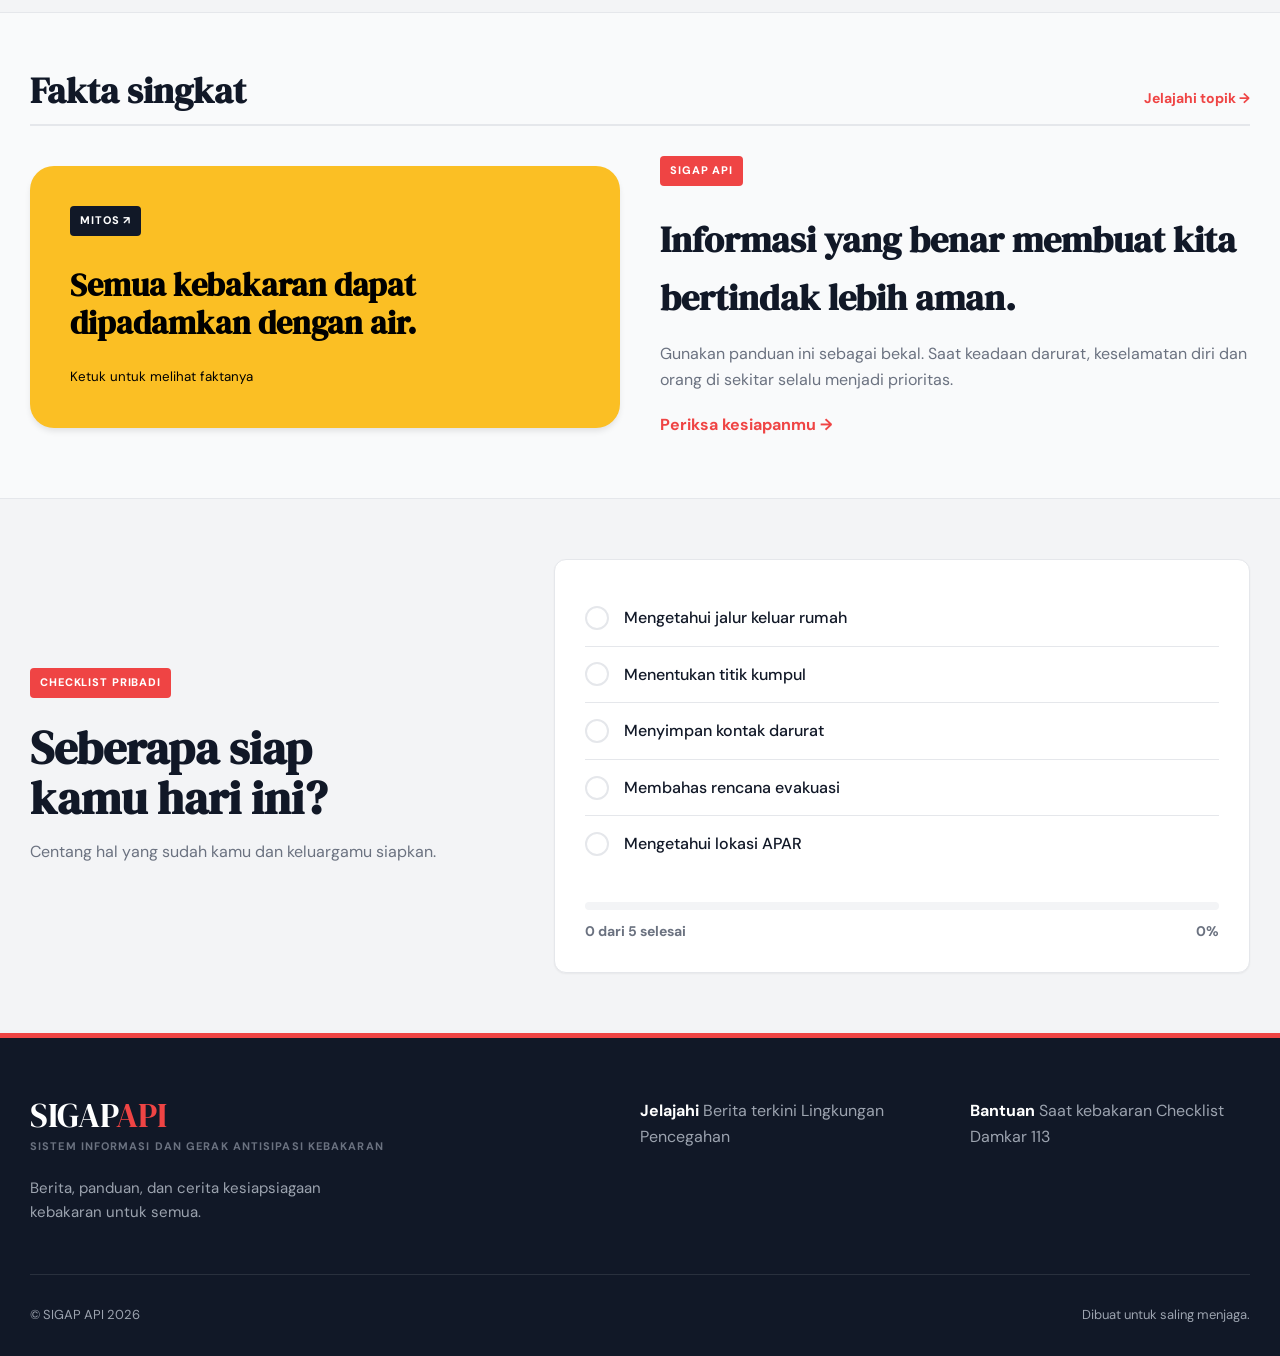
==== commit 154ae9c3: "SigApi V2" ====
--- a/admin.html
+++ b/admin.html
@@ -267,6 +267,41 @@
       .news-item img {
         width: 100%;
         height: 180px;
+      }
+    }
+    @media (max-width: 520px) {
+      .admin-header {
+        gap: 12px;
+        align-items: flex-start;
+      }
+      .admin-header h1 {
+        font-size: 22px;
+      }
+      .logo-container small {
+        font-size: 10px;
+      }
+      .back-btn {
+        white-space: nowrap;
+        padding: 8px 10px;
+        font-size: 12px;
+      }
+      .admin-layout {
+        margin: 24px auto;
+        padding: 0 14px;
+        gap: 28px;
+      }
+      .admin-card {
+        padding: 24px 18px;
+      }
+      .admin-card h2,
+      .news-list-section h2 {
+        font-size: 24px;
+      }
+      .file-drop-area {
+        padding: 24px 14px;
+      }
+      .submit-btn {
+        min-height: 52px;
       }
     }
   </style>
--- a/styles.css
+++ b/styles.css
@@ -1234,3 +1234,252 @@
     line-height: 1.7;
   }
 }
+
+/* Small-screen polish */
+@media (max-width: 640px) {
+  body {
+    overflow-x: hidden;
+  }
+
+  .header-top {
+    padding: 12px 16px;
+    gap: 10px;
+  }
+
+  .menu-toggle {
+    flex: 0 0 40px;
+  }
+
+  .wordmark {
+    min-width: 0;
+    flex: 1;
+  }
+
+  .wordmark div {
+    font-size: clamp(28px, 9vw, 34px);
+  }
+
+  .wordmark small {
+    max-width: 230px;
+    font-size: 8px;
+    line-height: 1.45;
+    letter-spacing: 0.09em;
+  }
+
+  .header-bottom-inner {
+    padding: 0 16px;
+  }
+
+  .site-header.nav-open .header-bottom-inner {
+    padding: 14px 16px 18px;
+  }
+
+  .main-nav {
+    gap: 0;
+  }
+
+  .main-nav a {
+    display: block;
+    padding: 12px 0;
+    font-size: 12px;
+    border-bottom: 1px solid var(--border);
+  }
+
+  .main-nav a:last-child {
+    border-bottom: 0;
+  }
+
+  .breaking-bar {
+    align-items: flex-start;
+    flex-wrap: wrap;
+    gap: 8px 10px;
+    padding: 10px 16px;
+    font-size: 12px;
+  }
+
+  .breaking-bar span {
+    flex: 1 1 180px;
+  }
+
+  .breaking-bar a {
+    flex-basis: 100%;
+    margin-left: 0;
+  }
+
+  .hero-news {
+    margin-top: 18px;
+    padding: 0 16px;
+    gap: 16px;
+  }
+
+  .hero-image {
+    height: min(590px, 128vw);
+    min-height: 430px;
+  }
+
+  .hero-story {
+    padding: 22px 20px;
+  }
+
+  .hero-story h1 {
+    font-size: clamp(30px, 8.5vw, 42px);
+  }
+
+  .hero-story p {
+    font-size: 14px;
+    line-height: 1.45;
+  }
+
+  .story-meta {
+    font-size: 10px;
+    letter-spacing: 0.5px;
+  }
+
+  .hero-side {
+    padding: 20px;
+  }
+
+  .side-story {
+    grid-template-columns: 64px minmax(0, 1fr);
+    gap: 12px;
+  }
+
+  .side-story img,
+  .side-placeholder {
+    width: 64px;
+    height: 64px;
+  }
+
+  .side-story strong {
+    font-size: 14px;
+  }
+
+  .content-section {
+    padding: 42px 16px;
+  }
+
+  .section-bar {
+    align-items: flex-start;
+    gap: 12px;
+    margin-bottom: 20px;
+    padding-bottom: 12px;
+  }
+
+  .section-bar h2 {
+    font-size: clamp(30px, 9vw, 36px);
+  }
+
+  .section-bar a {
+    font-size: 13px;
+  }
+
+  .news-grid,
+  .small-news-grid,
+  .editor-grid,
+  #berita-komunitas .editor-grid {
+    grid-template-columns: 1fr;
+    gap: 16px;
+  }
+
+  .lead-card {
+    height: 360px;
+  }
+
+  .card-overlay {
+    padding: 20px;
+  }
+
+  .card-overlay h3 {
+    font-size: 25px;
+  }
+
+  .news-card img,
+  .news-graphic {
+    height: 170px;
+  }
+
+  .learning-banner,
+  .action-section {
+    width: calc(100% - 32px);
+    margin: 16px;
+    padding: 30px 22px;
+    border-radius: var(--radius-md);
+  }
+
+  .learning-banner h2,
+  .action-section h2 {
+    font-size: clamp(30px, 9vw, 42px);
+  }
+
+  .banner-button,
+  .emergency-button {
+    width: 100%;
+    justify-content: center;
+  }
+
+  .photo-row {
+    grid-template-columns: repeat(2, minmax(0, 1fr));
+    gap: 10px;
+  }
+
+  .photo-row img {
+    height: 180px;
+  }
+
+  .photo-row figcaption {
+    padding: 12px;
+    font-size: 12px;
+  }
+
+  .fact-grid,
+  .check-section {
+    gap: 24px;
+  }
+
+  .fact-card {
+    padding: 26px 22px;
+  }
+
+  .fact-card strong {
+    font-size: 27px;
+  }
+
+  .fact-copy h3,
+  .check-section h2 {
+    font-size: 34px;
+  }
+
+  .checklist {
+    padding: 18px;
+  }
+
+  .checklist label {
+    gap: 10px;
+    padding: 13px 0;
+    font-size: 14px;
+  }
+
+  .site-footer {
+    padding: 42px 16px 22px;
+  }
+
+  .footer-inner {
+    gap: 30px;
+    margin-bottom: 30px;
+  }
+
+  .footer-note {
+    flex-direction: column;
+    gap: 6px;
+    padding-top: 20px;
+    font-size: 12px;
+  }
+
+  .article-reader-inner {
+    width: min(100% - 32px, 920px);
+  }
+
+  .article-reader-heading h1 {
+    font-size: clamp(32px, 10vw, 42px);
+  }
+}
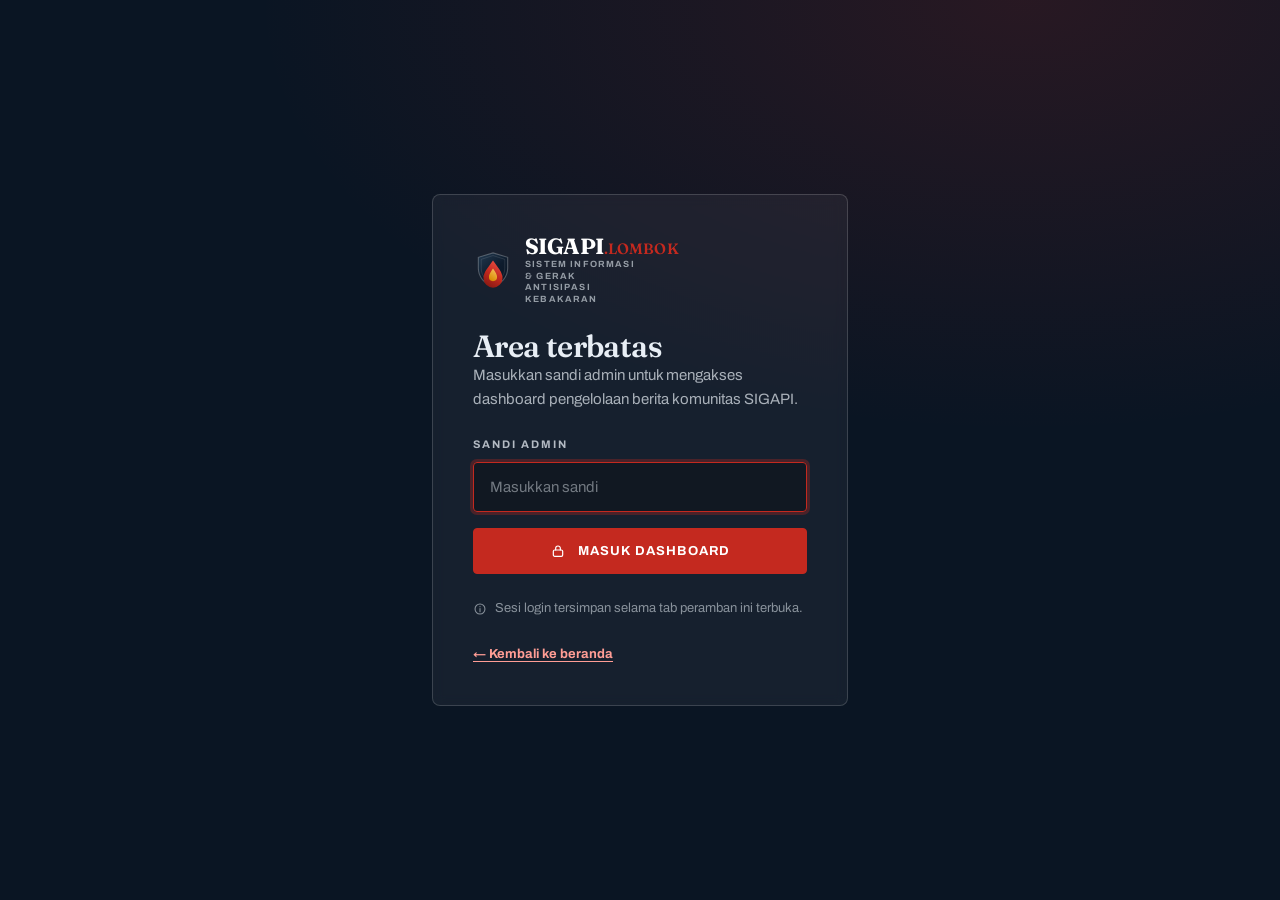
==== commit c500d65f: "SIGAPI V3" ====
--- a/admin.html
+++ b/admin.html
@@ -1,365 +1,480 @@
 <!doctype html>
-<html lang="id">
-<head>
-  <meta charset="UTF-8" />
-  <meta name="viewport" content="width=device-width, initial-scale=1.0" />
-  <title>Admin Dashboard | SIGAP API</title>
-  
-  <link rel="preconnect" href="https://fonts.googleapis.com" />
-  <link rel="preconnect" href="https://fonts.gstatic.com" crossorigin />
-  <link
-    href="https://fonts.googleapis.com/css2?family=DM+Sans:wght@400;500;700&family=DM+Serif+Display:ital@0;1&display=swap"
-    rel="stylesheet"
-  />
-  <link rel="stylesheet" href="styles.css" />
-  <script>
-    if (sessionStorage.getItem('sigap-admin-logged') !== 'true') {
-      const pass = prompt("Area Terbatas! Masukkan Password Admin:");
-      if (pass === "admin123") {
-        sessionStorage.setItem('sigap-admin-logged', 'true');
-      } else {
-        alert("Password Salah! Mengalihkan ke halaman utama...");
-        window.location.href = "index.html";
+<html lang="id" data-theme="light">
+  <head>
+    <meta charset="UTF-8" />
+    <meta name="viewport" content="width=device-width, initial-scale=1.0" />
+    <title>Dashboard Admin | SIGAPI</title>
+    <meta name="description" content="Dashboard admin SIGAPI untuk mengelola berita komunitas." />
+    <meta name="robots" content="noindex, nofollow" />
+    <meta name="theme-color" content="#0a1523" />
+    <link rel="preconnect" href="https://fonts.googleapis.com" />
+    <link rel="preconnect" href="https://fonts.gstatic.com" crossorigin />
+    <link
+      href="https://fonts.googleapis.com/css2?family=Archivo:wght@400..700&family=Fraunces:opsz,wght,SOFT,WONK@9..144,300..900,0..100,0..1&display=swap"
+      rel="stylesheet"
+    />
+    <link rel="stylesheet" href="styles.css" />
+    <link rel="icon" type="image/svg+xml" href="picture/favicon.svg" />
+    <link rel="icon" type="image/png" sizes="32x32" href="picture/favicon-32.png" />
+    <link rel="apple-touch-icon" href="picture/apple-touch-icon.png" />
+    <link rel="mask-icon" href="picture/favicon.svg" color="#0a1523" />
+    <script>
+      (function () {
+        try {
+          var t = localStorage.getItem("sigap-theme");
+          if (t === "dark" || t === "light") {
+            document.documentElement.setAttribute("data-theme", t);
+          }
+        } catch (e) {}
+      })();
+    </script>
+    <style>
+      /* Penanda area terbatas sebelum aplikasi dimuat */
+      .gate__brand {
+        display: inline-flex;
+        align-items: center;
+        gap: var(--s-3);
       }
-    }
-  </script>
-  <style>
-    body {
-      background-color: var(--bg);
-      color: var(--text-main);
-    }
-    .admin-header {
-      background: var(--badge-bg);
-      color: #fff;
-      padding: 20px 52px;
-      display: flex;
-      justify-content: space-between;
-      align-items: center;
-      position: sticky;
-      top: 0;
-      z-index: 10;
-      box-shadow: 0 4px 12px rgba(0,0,0,0.1);
-    }
-    .logo-container {
-      display: flex;
-      flex-direction: column;
-    }
-    .admin-header h1 {
-      margin: 0;
-      font: 700 26px var(--sans);
-      letter-spacing: -0.04em;
-      line-height: 1;
-    }
-    .admin-header h1 span {
-      color: var(--primary);
-    }
-    .logo-container small {
-      color: rgba(255,255,255,0.7);
-      font-size: 12px;
-      letter-spacing: 0.15em;
-      text-transform: uppercase;
-      margin-top: 5px;
-      font-weight: 700;
-    }
-    .back-btn {
-      color: #fff;
-      font-weight: 700;
-      font-size: 14px;
-      border: 1px solid rgba(255,255,255,0.2);
-      padding: 8px 16px;
-      border-radius: 4px;
-      transition: all 0.2s ease;
-    }
-    .back-btn:hover {
-      background: #fff;
-      color: var(--text-main);
-    }
-    
-    .admin-layout {
-      max-width: 1280px;
-      margin: 40px auto;
-      padding: 0 52px;
-      display: grid;
-      grid-template-columns: 1fr 1.2fr;
-      gap: 50px;
-      align-items: flex-start;
-    }
-
-    /* Form Styles */
-    .admin-card {
-      background: #fff;
-      padding: 40px;
-      border-radius: 12px;
-      box-shadow: 0 8px 24px rgba(0,0,0,0.04);
-      border: 1px solid var(--border);
-    }
-    .admin-card h2 {
-      margin: 0 0 25px;
-      font-size: 28px;
-      letter-spacing: -0.04em;
-    }
-    .form-group {
-      margin-bottom: 20px;
-    }
-    .form-group label {
-      display: block;
-      font-size: 14px;
-      font-weight: 700;
-      color: var(--text-main);
-      margin-bottom: 8px;
-    }
-    .form-group input[type="text"],
-    .form-group textarea {
-      width: 100%;
-      padding: 14px;
-      font-size: 15px;
-      font-family: var(--sans);
-      border: 1px solid var(--border);
-      border-radius: 8px;
-      background: #fafafa;
-      transition: all 0.2s ease;
-    }
-    .form-group input[type="text"]:focus,
-    .form-group textarea:focus {
-      outline: none;
-      border-color: var(--text-main);
-      background: #fff;
-      box-shadow: 0 0 0 3px rgba(0,0,0,0.05);
-    }
-    
-    /* File Upload Styling */
-    .file-drop-area {
-      border: 2px dashed var(--border);
-      border-radius: 8px;
-      padding: 30px;
-      text-align: center;
-      background: #fafafa;
-      cursor: pointer;
-      transition: all 0.2s ease;
-      position: relative;
-    }
-    .file-drop-area:hover {
-      border-color: var(--text-main);
-      background: #fff;
-    }
-    .file-drop-area input[type="file"] {
-      position: absolute;
-      left: 0;
-      top: 0;
-      height: 100%;
-      width: 100%;
-      opacity: 0;
-      cursor: pointer;
-    }
-    .file-drop-area p {
-      margin: 0;
-      color: var(--text-muted);
-      font-size: 14px;
-    }
-    .file-drop-area strong {
-      color: var(--primary);
-    }
-
-    .submit-btn {
-      width: 100%;
-      background: var(--primary);
-      color: #fff;
-      padding: 16px;
-      font-size: 16px;
-      font-weight: 700;
-      border: none;
-      border-radius: 8px;
-      cursor: pointer;
-      transition: all 0.2s ease;
-      margin-top: 10px;
-    }
-    .submit-btn:hover {
-      background: #d32f2f;
-      transform: translateY(-2px);
-      box-shadow: 0 4px 12px rgba(237, 62, 50, 0.3);
-    }
-
-    /* List Styles */
-    .news-list-section h2 {
-      margin: 0 0 25px;
-      font-size: 28px;
-      letter-spacing: -0.04em;
-    }
-    .news-list {
-      display: grid;
-      gap: 20px;
-    }
-    .news-item {
-      background: #fff;
-      border: 1px solid var(--border);
-      border-radius: 12px;
-      overflow: hidden;
-      display: flex;
-      transition: transform 0.2s ease, box-shadow 0.2s ease;
-    }
-    .news-item:hover {
-      transform: translateY(-4px);
-      box-shadow: 0 12px 24px rgba(0,0,0,0.06);
-    }
-    .news-item img {
-      width: 160px;
-      min-height: 100%;
-      object-fit: cover;
-    }
-    .news-item-content {
-      padding: 20px;
-      flex: 1;
-      display: flex;
-      flex-direction: column;
-    }
-    .news-item-content h3 {
-      margin: 8px 0;
-      font-size: 20px;
-      line-height: 1.3;
-      letter-spacing: -0.02em;
-    }
-    .news-item-content p {
-      margin: 0 0 15px;
-      color: var(--text-muted);
-      font-size: 14px;
-      display: -webkit-box;
-      -webkit-line-clamp: 2;
-      -webkit-box-orient: vertical;
-      overflow: hidden;
-    }
-    .delete-btn {
-      align-self: flex-start;
-      margin-top: auto;
-      background: #fdf2f2;
-      color: var(--primary);
-      padding: 6px 12px;
-      font-size: 12px;
-      font-weight: 700;
-      border: 1px solid #f9dcdc;
-      border-radius: 4px;
-      cursor: pointer;
-      transition: all 0.2s ease;
-    }
-    .delete-btn:hover {
-      background: var(--primary);
-      color: #fff;
-    }
-    .empty-state {
-      text-align: center;
-      padding: 60px 20px;
-      color: var(--text-muted);
-      background: #fff;
-      border: 1px dashed var(--border);
-      border-radius: 12px;
-    }
-
-    @media (max-width: 900px) {
-      .admin-layout {
-        grid-template-columns: 1fr;
-        padding: 0 20px;
+      .gate__brand .brand__mark {
+        width: 2.5rem;
+        height: 2.5rem;
       }
-      .admin-header {
-        padding: 15px 20px;
-      }
-      .news-item {
-        flex-direction: column;
-      }
-      .news-item img {
-        width: 100%;
-        height: 180px;
-      }
-    }
-    @media (max-width: 520px) {
-      .admin-header {
-        gap: 12px;
-        align-items: flex-start;
-      }
-      .admin-header h1 {
-        font-size: 22px;
-      }
-      .logo-container small {
-        font-size: 10px;
-      }
-      .back-btn {
-        white-space: nowrap;
-        padding: 8px 10px;
-        font-size: 12px;
-      }
-      .admin-layout {
-        margin: 24px auto;
-        padding: 0 14px;
-        gap: 28px;
-      }
-      .admin-card {
-        padding: 24px 18px;
-      }
-      .admin-card h2,
-      .news-list-section h2 {
-        font-size: 24px;
-      }
-      .file-drop-area {
-        padding: 24px 14px;
-      }
-      .submit-btn {
-        min-height: 52px;
-      }
-    }
-  </style>
-</head>
-<body>
-
-  <header class="admin-header">
-    <div class="logo-container">
-      <h1>SIGAP<span>API</span></h1>
-      <small>Dashboard Admin</small>
-    </div>
-    <a href="index.html" class="back-btn">← Kembali ke Web</a>
-  </header>
-
-  <div class="admin-layout">
-    
-    <div class="admin-card">
-      <h2>Tulis Berita Baru</h2>
-      <form id="admin-form">
-        <div class="form-group">
-          <label for="news-title">Judul Berita</label>
-          <input type="text" id="news-title" required placeholder="Contoh: Tips Aman Meninggalkan Rumah..." />
+    </style>
+  </head>
+  <body>
+    <a class="skip-link" href="#admin-main">Lewati ke konten utama</a>
+
+    <!-- ===== ICON SPRITE ===== -->
+    <svg width="0" height="0" style="position: absolute" aria-hidden="true" focusable="false">
+      <defs>
+        <symbol id="i-search" viewBox="0 0 24 24" fill="none" stroke="currentColor" stroke-width="1.8" stroke-linecap="round"><circle cx="11" cy="11" r="7"/><path d="m20 20-3.5-3.5"/></symbol>
+        <symbol id="i-close" viewBox="0 0 24 24" fill="none" stroke="currentColor" stroke-width="1.8" stroke-linecap="round"><path d="M6 6l12 12M18 6 6 18"/></symbol>
+        <symbol id="i-sun" viewBox="0 0 24 24" fill="none" stroke="currentColor" stroke-width="1.8" stroke-linecap="round"><circle cx="12" cy="12" r="4.2"/><path d="M12 3v2M12 19v2M3 12h2M19 12h2M5.6 5.6l1.4 1.4M17 17l1.4 1.4M18.4 5.6 17 7M7 17l-1.4 1.4"/></symbol>
+        <symbol id="i-moon" viewBox="0 0 24 24" fill="none" stroke="currentColor" stroke-width="1.8" stroke-linecap="round"><path d="M20 14.5A8.5 8.5 0 0 1 9.5 4a8.5 8.5 0 1 0 10.5 10.5Z"/></symbol>
+        <symbol id="i-arrow-right" viewBox="0 0 24 24" fill="none" stroke="currentColor" stroke-width="1.8" stroke-linecap="round" stroke-linejoin="round"><path d="M5 12h14M13 6l6 6-6 6"/></symbol>
+        <symbol id="i-arrow-left" viewBox="0 0 24 24" fill="none" stroke="currentColor" stroke-width="1.8" stroke-linecap="round" stroke-linejoin="round"><path d="M19 12H5M11 6l-6 6 6 6"/></symbol>
+        <symbol id="i-lock" viewBox="0 0 24 24" fill="none" stroke="currentColor" stroke-width="1.8" stroke-linecap="round"><rect x="5" y="10.5" width="14" height="9.5" rx="2"/><path d="M8.5 10.5V8a3.5 3.5 0 0 1 7 0v2.5"/></symbol>
+        <symbol id="i-grid" viewBox="0 0 24 24" fill="none" stroke="currentColor" stroke-width="1.8" stroke-linejoin="round"><rect x="4" y="4" width="7" height="7" rx="1.2"/><rect x="13" y="4" width="7" height="7" rx="1.2"/><rect x="4" y="13" width="7" height="7" rx="1.2"/><rect x="13" y="13" width="7" height="7" rx="1.2"/></symbol>
+        <symbol id="i-pen" viewBox="0 0 24 24" fill="none" stroke="currentColor" stroke-width="1.8" stroke-linecap="round" stroke-linejoin="round"><path d="M4 20h4l11-11-4-4L4 16v4Z"/><path d="m14.5 5.5 4 4"/></symbol>
+        <symbol id="i-list" viewBox="0 0 24 24" fill="none" stroke="currentColor" stroke-width="1.8" stroke-linecap="round"><path d="M8 6.5h12M8 12h12M8 17.5h12M4 6.5h.01M4 12h.01M4 17.5h.01"/></symbol>
+        <symbol id="i-image" viewBox="0 0 24 24" fill="none" stroke="currentColor" stroke-width="1.8" stroke-linecap="round" stroke-linejoin="round"><rect x="3.5" y="4.5" width="17" height="15" rx="2"/><circle cx="9" cy="10" r="1.6"/><path d="m4.5 17 4.2-4.2 3 3 3.3-3.3 4.5 4.5"/></symbol>
+        <symbol id="i-trash" viewBox="0 0 24 24" fill="none" stroke="currentColor" stroke-width="1.8" stroke-linecap="round"><path d="M4.5 7h15M9 7V4.8h6V7M6.5 7l.8 12.2h9.4L17.5 7M10 11v5M14 11v5"/></symbol>
+        <symbol id="i-eye" viewBox="0 0 24 24" fill="none" stroke="currentColor" stroke-width="1.8" stroke-linecap="round"><path d="M2.5 12S6 6.5 12 6.5 21.5 12 21.5 12 18 17.5 12 17.5 2.5 12 2.5 12Z"/><circle cx="12" cy="12" r="2.8"/></symbol>
+        <symbol id="i-plus" viewBox="0 0 24 24" fill="none" stroke="currentColor" stroke-width="1.8" stroke-linecap="round"><path d="M12 5v14M5 12h14"/></symbol>
+        <symbol id="i-refresh" viewBox="0 0 24 24" fill="none" stroke="currentColor" stroke-width="1.8" stroke-linecap="round"><path d="M20 12a8 8 0 1 1-2.5-5.8M20 4.5V10h-5.5"/></symbol>
+        <symbol id="i-check" viewBox="0 0 24 24" fill="none" stroke="currentColor" stroke-width="2" stroke-linecap="round" stroke-linejoin="round"><path d="m5 12.5 4.5 4.5L19 7"/></symbol>
+        <symbol id="i-alert" viewBox="0 0 24 24" fill="none" stroke="currentColor" stroke-width="1.8" stroke-linecap="round"><path d="M12 4.5 21 19.5H3L12 4.5Z"/><path d="M12 10v4M12 16.8v.2"/></symbol>
+        <symbol id="i-info" viewBox="0 0 24 24" fill="none" stroke="currentColor" stroke-width="1.8" stroke-linecap="round"><circle cx="12" cy="12" r="8.5"/><path d="M12 11v5.5M12 7.8v.2"/></symbol>
+        <symbol id="i-external" viewBox="0 0 24 24" fill="none" stroke="currentColor" stroke-width="1.8" stroke-linecap="round" stroke-linejoin="round"><path d="M14 5h5v5M19 5l-8 8"/><path d="M18 14v4.5A1.5 1.5 0 0 1 16.5 20h-11A1.5 1.5 0 0 1 4 18.5v-11A1.5 1.5 0 0 1 5.5 6H10"/></symbol>
+        <symbol id="i-logout" viewBox="0 0 24 24" fill="none" stroke="currentColor" stroke-width="1.8" stroke-linecap="round"><path d="M14 4.5H7.5A2 2 0 0 0 5.5 6.5v11a2 2 0 0 0 2 2H14M18 8.5l3.5 3.5L18 15.5M11.5 12h10"/></symbol>
+        <symbol id="i-menu" viewBox="0 0 24 24" fill="none" stroke="currentColor" stroke-width="1.8" stroke-linecap="round"><path d="M4 7h16M4 12h16M4 17h10"/></symbol>
+        <symbol id="i-inbox" viewBox="0 0 24 24" fill="none" stroke="currentColor" stroke-width="1.8" stroke-linecap="round" stroke-linejoin="round"><path d="M4 13.5 6 5.5h12l2 8v4a1.5 1.5 0 0 1-1.5 1.5h-13A1.5 1.5 0 0 1 4 17.5v-4Z"/><path d="M4 13.5h5l1 2.5h4l1-2.5h5"/></symbol>
+        <symbol id="i-clock" viewBox="0 0 24 24" fill="none" stroke="currentColor" stroke-width="1.8" stroke-linecap="round"><circle cx="12" cy="12" r="8.5"/><path d="M12 7.5V12l3 2"/></symbol>
+        <symbol id="i-chev-left" viewBox="0 0 24 24" fill="none" stroke="currentColor" stroke-width="1.8" stroke-linecap="round" stroke-linejoin="round"><path d="m14.5 6-6 6 6 6"/></symbol>
+        <symbol id="i-chev-right" viewBox="0 0 24 24" fill="none" stroke="currentColor" stroke-width="1.8" stroke-linecap="round" stroke-linejoin="round"><path d="m9.5 6 6 6-6 6"/></symbol>
+        <symbol id="i-flame" viewBox="0 0 24 24" fill="none" stroke="currentColor" stroke-width="1.8" stroke-linecap="round" stroke-linejoin="round"><path d="M12 3c3.2 3.6 6 6.2 6 10a6 6 0 0 1-12 0c0-1.9.8-3.5 2.2-5.1.3 1.5 1 2.5 2 3-.7-2.6 0-5.3 1.8-7.9Z"/></symbol>
+      </defs>
+    </svg>
+
+    <div class="admin" id="admin" data-locked="true">
+      <!-- ================= GATE LOGIN ================= -->
+      <div class="admin__gate" id="admin-gate">
+        <form class="gate" id="gate-form" novalidate>
+          <span class="gate__brand">
+            <img
+              class="brand__mark"
+              src="picture/logo.svg"
+              alt=""
+              width="36"
+              height="36"
+            />
+            <span class="brand__text">
+              <span class="brand__name">SIGAPI<span class="brand__tld">.LOMBOK</span></span>
+              <span class="brand__tag">Sistem Informasi &amp; Gerak Antisipasi Kebakaran</span>
+            </span>
+          </span>
+
+          <div>
+            <h1 class="gate__title">Area terbatas</h1>
+            <p class="gate__note">
+              Masukkan sandi admin untuk mengakses dashboard pengelolaan berita
+              komunitas SIGAPI.
+            </p>
+          </div>
+
+          <div class="gate__form">
+            <div class="field" id="gate-field">
+              <label for="gate-password">Sandi admin</label>
+              <input
+                class="input"
+                type="password"
+                id="gate-password"
+                name="password"
+                placeholder="Masukkan sandi"
+                autocomplete="current-password"
+                required
+              />
+              <span class="field-error" id="gate-error">
+                <svg aria-hidden="true"><use href="#i-alert" /></svg>
+                <span id="gate-error-text">Sandi salah. Coba lagi.</span>
+              </span>
+            </div>
+            <button class="btn btn--primary btn--block" type="submit" id="gate-submit">
+              <svg aria-hidden="true"><use href="#i-lock" /></svg>
+              Masuk dashboard
+            </button>
+          </div>
+
+          <p class="gate__meta">
+            <svg aria-hidden="true"><use href="#i-info" /></svg>
+            Sesi login tersimpan selama tab peramban ini terbuka.
+          </p>
+          <a class="gate__link" href="index.html">← Kembali ke beranda</a>
+        </form>
+      </div>
+
+      <!-- ================= APLIKASI ================= -->
+      <div class="admin__app">
+        <header class="admin__topbar">
+          <button
+            class="icon-btn"
+            type="button"
+            id="side-toggle"
+            aria-label="Buka menu admin"
+            aria-expanded="false"
+            aria-controls="side"
+          >
+            <svg aria-hidden="true"><use href="#i-menu" /></svg>
+          </button>
+          <a class="brand" href="#admin-main">
+            <img
+              class="brand__mark"
+              src="picture/logo.svg"
+              alt=""
+              width="36"
+              height="36"
+            />
+            <span class="brand__text">
+              <span class="brand__name">SIGAPI<span class="brand__tld">.LOMBOK</span></span>
+              <span class="brand__tag">Dashboard admin</span>
+            </span>
+          </a>
+          <span class="admin__crumb" id="admin-crumb">
+            Dashboard <b id="admin-crumb-current">Ringkasan</b>
+          </span>
+
+          <div class="admin__topbar-actions">
+            <a class="icon-btn" href="index.html" aria-label="Lihat situs" title="Lihat situs">
+              <svg aria-hidden="true"><use href="#i-external" /></svg>
+            </a>
+            <button
+              class="icon-btn"
+              type="button"
+              id="admin-theme-toggle"
+              aria-label="Ubah tampilan terang atau gelap"
+            >
+              <svg aria-hidden="true"><use href="#i-sun" /></svg>
+            </button>
+            <button class="btn btn--ghost btn--sm" type="button" id="admin-logout">
+              <svg aria-hidden="true"><use href="#i-logout" /></svg>
+              Keluar
+            </button>
+          </div>
+        </header>
+
+        <div class="admin__body">
+          <!-- Sidebar -->
+          <aside class="side" id="side" aria-label="Navigasi admin">
+            <div class="side__group">
+              <span class="side__label">Konten</span>
+              <button class="side__link" type="button" data-view="overview" aria-current="true">
+                <svg aria-hidden="true"><use href="#i-grid" /></svg>
+                Ringkasan
+              </button>
+              <button class="side__link" type="button" data-view="compose">
+                <svg aria-hidden="true"><use href="#i-pen" /></svg>
+                Tulis berita
+              </button>
+              <button class="side__link" type="button" data-view="manage">
+                <svg aria-hidden="true"><use href="#i-list" /></svg>
+                Berita terbit
+                <span class="side__badge" id="side-count">0</span>
+              </button>
+            </div>
+            <div class="side__group">
+              <span class="side__label">Situs</span>
+              <a class="side__link" href="index.html" target="_blank" rel="noopener">
+                <svg aria-hidden="true"><use href="#i-external" /></svg>
+                Lihat beranda
+              </a>
+              <a class="side__link" href="index.html#siap" target="_blank" rel="noopener">
+                <svg aria-hidden="true"><use href="#i-flame" /></svg>
+                Panduan kesiapsiagaan
+              </a>
+            </div>
+            <div class="side__card">
+              <b>Basis data</b>
+              <span id="side-db-status">Memeriksa koneksi Supabase…</span>
+            </div>
+          </aside>
+
+          <!-- Panel utama -->
+          <main class="panel" id="admin-main">
+            <!-- ===== RINGKASAN ===== -->
+            <section class="view" id="view-overview" aria-labelledby="view-overview-title">
+              <header class="panel__head">
+                <span class="eyebrow">Dashboard</span>
+                <h1 class="panel__title" id="view-overview-title">Ringkasan konten</h1>
+                <p class="panel__sub">
+                  Ringkasan berita komunitas yang terbit di situs SIGAPI. Semua
+                  angka di bawah dihitung langsung dari basis data.
+                </p>
+              </header>
+
+              <div class="stats" id="stats"></div>
+
+              <div class="card-pad">
+                <div class="composer__title">Aktivitas terbaru</div>
+                <div class="feed" id="activity"></div>
+              </div>
+
+              <div class="card-pad">
+                <div class="composer__title">Tindakan cepat</div>
+                <div class="state__actions">
+                  <button class="btn btn--primary" type="button" data-goto="compose">
+                    <svg aria-hidden="true"><use href="#i-plus" /></svg>
+                    Tulis berita baru
+                  </button>
+                  <button class="btn btn--ghost" type="button" data-goto="manage">
+                    <svg aria-hidden="true"><use href="#i-list" /></svg>
+                    Kelola berita terbit
+                  </button>
+                </div>
+              </div>
+            </section>
+
+            <!-- ===== TULIS BERITA ===== -->
+            <section class="view" id="view-compose" hidden aria-labelledby="view-compose-title">
+              <header class="panel__head">
+                <span class="eyebrow">Konten baru</span>
+                <h1 class="panel__title" id="view-compose-title">Tulis berita</h1>
+                <p class="panel__sub">
+                  Berita yang dipublikasikan akan langsung tampil pada bagian
+                  “Berita komunitas” di beranda SIGAPI.
+                </p>
+              </header>
+
+              <form class="composer" id="news-form" novalidate>
+                <div class="composer__grid">
+                  <div class="composer__col">
+                    <div class="card-pad">
+                      <div class="composer__title">Isi berita</div>
+                      <div class="composer__row">
+                        <div class="field" id="field-title">
+                          <label for="news-title">Judul berita</label>
+                          <input
+                            class="input"
+                            type="text"
+                            id="news-title"
+                            name="title"
+                            placeholder="Contoh: Warga Desa Ende mengikuti latihan evakuasi"
+                            maxlength="140"
+                            required
+                          />
+                          <span class="field-error">
+                            <svg aria-hidden="true"><use href="#i-alert" /></svg>
+                            <span>Judul berita wajib diisi.</span>
+                          </span>
+                          <span class="counter" id="count-title">0 / 140</span>
+                        </div>
+
+                        <div class="field" id="field-category">
+                          <label for="news-category">Kategori</label>
+                          <input
+                            class="input"
+                            type="text"
+                            id="news-category"
+                            name="category"
+                            placeholder="Contoh: Lingkungan, Pencegahan, Kesiapsiagaan"
+                            list="category-options"
+                            maxlength="40"
+                            required
+                          />
+                          <datalist id="category-options"></datalist>
+                          <span class="field-error">
+                            <svg aria-hidden="true"><use href="#i-alert" /></svg>
+                            <span>Kategori wajib diisi agar berita mudah dicari.</span>
+                          </span>
+                        </div>
+
+                        <div class="field" id="field-content">
+                          <label for="news-content">Isi berita singkat</label>
+                          <textarea
+                            class="textarea"
+                            id="news-content"
+                            name="content"
+                            rows="7"
+                            maxlength="1200"
+                            placeholder="Tuliskan intisari berita yang ingin dibagikan kepada warga."
+                            required
+                          ></textarea>
+                          <span class="field-error">
+                            <svg aria-hidden="true"><use href="#i-alert" /></svg>
+                            <span>Isi berita minimal 20 karakter.</span>
+                          </span>
+                          <span class="counter" id="count-content">0 / 1200</span>
+                        </div>
+                      </div>
+                    </div>
+                  </div>
+
+                  <div class="composer__col">
+                    <div class="card-pad">
+                      <div class="composer__title">Foto sampul</div>
+                      <label class="drop" id="drop" data-filled="false">
+                        <input
+                          type="file"
+                          id="news-image"
+                          accept="image/*"
+                          aria-label="Pilih foto sampul berita"
+                        />
+                        <span class="drop__empty" style="display: grid; gap: var(--s-3); justify-items: center">
+                          <span class="drop__icon">
+                            <svg aria-hidden="true"><use href="#i-image" /></svg>
+                          </span>
+                          <span class="drop__text"
+                            >Tarik foto ke sini, atau <b>pilih berkas</b>.</span
+                          >
+                          <span class="drop__hint">JPG atau PNG, maksimal 2MB</span>
+                        </span>
+                        <span class="drop__preview">
+                          <img id="drop-preview" src="" alt="Pratinjau foto sampul" />
+                          <span class="drop__meta">
+                            <b id="drop-name">foto.jpg</b>
+                            <span id="drop-size">—</span>
+                          </span>
+                        </span>
+                      </label>
+                      <p class="field-hint" style="margin-top: var(--s-3)">
+                        Foto bersifat opsional. Tanpa foto, berita tetap dapat
+                        dipublikasikan.
+                      </p>
+                    </div>
+
+                    <div class="card-pad">
+                      <div class="composer__title">Pratinjau kategori</div>
+                      <div class="chips" id="tag-preview"></div>
+                      <p class="field-hint" style="margin-top: var(--s-4)">
+                        Kategori yang sudah dipakai sebelumnya tersedia sebagai
+                        saran.
+                      </p>
+                    </div>
+                  </div>
+                </div>
+
+                <div class="card-pad" style="display:grid; gap:var(--s-4)">
+                  <div style="display:flex; flex-wrap:wrap; gap:var(--s-3)">
+                    <button class="btn btn--primary" type="submit" id="submit-news">
+                      <svg aria-hidden="true"><use href="#i-plus" /></svg>
+                      Publikasikan berita
+                    </button>
+                    <button class="btn btn--ghost" type="reset" id="reset-news">
+                      <svg aria-hidden="true"><use href="#i-refresh" /></svg>
+                      Kosongkan formulir
+                    </button>
+                  </div>
+                  <p class="field-hint" id="form-status" role="status" aria-live="polite"></p>
+                </div>
+              </form>
+            </section>
+
+            <!-- ===== BERITA TERBIT ===== -->
+            <section class="view" id="view-manage" hidden aria-labelledby="view-manage-title">
+              <header class="panel__head">
+                <span class="eyebrow">Koleksi</span>
+                <h1 class="panel__title" id="view-manage-title">Berita terbit</h1>
+                <p class="panel__sub">
+                  Cari, filter, dan hapus berita komunitas yang sudah
+                  dipublikasikan.
+                </p>
+              </header>
+
+              <div class="table-wrap">
+                <div class="table-tools">
+                  <div class="table-tools__row">
+                    <div class="table-tools__search">
+                      <svg aria-hidden="true"><use href="#i-search" /></svg>
+                      <input
+                        class="input"
+                        type="search"
+                        id="table-search"
+                        placeholder="Cari judul atau isi berita…"
+                        aria-label="Cari berita"
+                        autocomplete="off"
+                      />
+                      <kbd>/</kbd>
+                    </div>
+                    <select class="select" id="table-category" aria-label="Filter kategori">
+                      <option value="Semua">Semua kategori</option>
+                    </select>
+                    <select class="select" id="table-sort" aria-label="Urutkan">
+                      <option value="newest">Terbaru</option>
+                      <option value="oldest">Terlama</option>
+                      <option value="title">Judul A–Z</option>
+                    </select>
+                    <button class="btn btn--ghost btn--sm" type="button" id="table-refresh">
+                      <svg aria-hidden="true"><use href="#i-refresh" /></svg>
+                      Muat ulang
+                    </button>
+                  </div>
+                </div>
+
+                <div class="table-scroll">
+                  <table class="table">
+                    <thead>
+                      <tr>
+                        <th scope="col" style="width: 6rem">Foto</th>
+                        <th scope="col">Judul</th>
+                        <th scope="col" style="width: 9rem">Kategori</th>
+                        <th scope="col" style="width: 9rem">Terbit</th>
+                        <th scope="col" style="width: 6rem">Aksi</th>
+                      </tr>
+                    </thead>
+                    <tbody id="news-table"></tbody>
+                  </table>
+                </div>
+
+                <div class="table__foot">
+                  <span id="table-info">—</span>
+                  <div class="pager" id="pager"></div>
+                </div>
+              </div>
+            </section>
+          </main>
         </div>
-        
-        <div class="form-group">
-          <label for="news-category">Kategori Label</label>
-          <input type="text" id="news-category" required placeholder="Contoh: EDUKASI" />
-        </div>
-        
-        <div class="form-group">
-          <label for="news-content">Isi Berita Singkat</label>
-          <textarea id="news-content" rows="5" required placeholder="Tuliskan intisari berita di sini..."></textarea>
-        </div>
-        
-        <div class="form-group">
-          <label>Foto Cover Berita</label>
-          <div class="file-drop-area">
-            <input type="file" id="news-image" accept="image/*" required />
-            <p>Tarik & letakkan foto di sini, atau <strong>Pilih File</strong> dari komputermu.</p>
-            <p style="font-size: 12px; margin-top: 5px;">(Format: JPG, PNG, maksimal 2MB)</p>
-          </div>
-        </div>
-        
-        <button type="submit" class="submit-btn">Publikasikan Berita</button>
-      </form>
-    </div>
-
-    <div class="news-list-section">
-      <h2>Berita yang Dipublikasikan</h2>
-      <div class="news-list" id="admin-news-list">
-        <!-- JS will render news here -->
       </div>
     </div>
 
-  </div>
-
-  <script src="https://cdn.jsdelivr.net/npm/@supabase/supabase-js@2"></script>
-  <script src="supabase-config.js"></script>
-  <script src="admin.js"></script>
-</body>
+    <!-- ================= DIALOG KONFIRMASI ================= -->
+    <div class="dialog" id="confirm-dialog" data-open="false" role="dialog" aria-modal="true" aria-labelledby="confirm-title">
+      <div class="dialog__scrim" data-dialog-close></div>
+      <div class="dialog__box">
+        <span class="eyebrow">Konfirmasi</span>
+        <h2 class="dialog__title" id="confirm-title">Hapus berita ini?</h2>
+        <p class="dialog__text" id="confirm-text">
+          Berita yang dihapus tidak dapat dikembalikan.
+        </p>
+        <div class="dialog__actions">
+          <button class="btn btn--ghost" type="button" data-dialog-close>Batal</button>
+          <button class="btn btn--danger" type="button" id="confirm-accept">Hapus</button>
+        </div>
+      </div>
+    </div>
+
+    <div class="toasts" id="toasts" aria-live="polite"></div>
+
+    <script src="https://cdn.jsdelivr.net/npm/@supabase/supabase-js@2"></script>
+    <script src="supabase-config.js"></script>
+    <script src="admin.js"></script>
+  </body>
 </html>
--- a/styles.css
+++ b/styles.css
@@ -1,1485 +1,3784 @@
-/* ==============================================================
-   ULTIMATE MODERN NEWS CSS - SIGAP API
-   ============================================================== */
-
+/* ==========================================================================
+   SIGAPI — DESIGN SYSTEM
+   Sistem Informasi dan Gerak Antisipasi Kebakaran
+   Premium editorial x emergency intelligence x public-safety technology
+   ========================================================================== */
+
+/* --------------------------------------------------------------------------
+   1. TOKENS
+   -------------------------------------------------------------------------- */
 :root {
-  /* LIGHT THEME */
-  --bg: #f3f4f6;
+  /* -- Brand palette ------------------------------------------------------ */
+  --navy-900: #0a1523; /* midnight navy — structural */
+  --navy-800: #0e1c2d;
+  --navy-700: #14263a;
+  --navy-600: #1c3247;
+  --fire-700: #8c1a13;
+  --fire-600: #a81f17;
+  --fire-500: #c4291f; /* fire-engine red — identity accent */
+  --fire-400: #d94438;
+  --fire-100: #f7e0dd;
+  --fire-050: #fdf3f1;
+  --amber-600: #a86a00;
+  --amber-500: #d98c05; /* emergency signal only */
+  --amber-100: #fbeed6;
+  --pine-700: #14543f;
+  --pine-600: #1a6b50; /* readiness / safe only */
+  --pine-100: #dcefe7;
+
+  /* -- Type --------------------------------------------------------------- */
+  --font-display: "Fraunces", "Iowan Old Style", "Palatino Linotype", Palatino,
+    Georgia, "Times New Roman", serif;
+  --font-sans: "Archivo", "Helvetica Neue", Helvetica, Arial, system-ui,
+    -apple-system, "Segoe UI", Roboto, sans-serif;
+  --font-mono: ui-monospace, SFMono-Regular, "SF Mono", Menlo, Consolas,
+    "Liberation Mono", monospace;
+
+  --fs-mega: clamp(3rem, 7.4vw, 6.5rem);
+  --fs-d1: clamp(2.5rem, 5.6vw, 4.6rem);
+  --fs-d2: clamp(2rem, 4vw, 3.25rem);
+  --fs-d3: clamp(1.5rem, 2.4vw, 2.125rem);
+  --fs-lead: clamp(1.0625rem, 0.4vw + 0.95rem, 1.3125rem);
+  --fs-body: 1rem;
+  --fs-sm: 0.9375rem;
+  --fs-xs: 0.8125rem;
+  --fs-micro: 0.6875rem;
+
+  --lh-tight: 1.04;
+  --lh-snug: 1.18;
+  --lh-body: 1.65;
+
+  --track-micro: 0.18em;
+  --track-tight: -0.02em;
+
+  /* -- Space -------------------------------------------------------------- */
+  --s-1: 0.25rem;
+  --s-2: 0.5rem;
+  --s-3: 0.75rem;
+  --s-4: 1rem;
+  --s-5: 1.25rem;
+  --s-6: 1.5rem;
+  --s-8: 2rem;
+  --s-10: 2.5rem;
+  --s-12: 3rem;
+  --s-16: 4rem;
+  --s-20: 5rem;
+  --s-24: 6rem;
+  --s-32: 8rem;
+
+  /* -- Layout ------------------------------------------------------------- */
+  --shell: 1320px;
+  --gutter: clamp(1.25rem, 4vw, 3rem);
+  --header-h: 4.25rem;
+
+  /* -- Radius / border ---------------------------------------------------- */
+  --r-1: 2px;
+  --r-2: 4px;
+  --r-3: 8px;
+  --r-pill: 999px;
+
+  /* -- Elevation ---------------------------------------------------------- */
+  --sh-1: 0 1px 2px rgba(10, 21, 35, 0.06);
+  --sh-2: 0 10px 26px -14px rgba(10, 21, 35, 0.22);
+  --sh-3: 0 28px 56px -28px rgba(10, 21, 35, 0.3);
+  --sh-fire: 0 14px 28px -16px rgba(196, 41, 31, 0.55);
+
+  /* -- Motion ------------------------------------------------------------- */
+  --dur-1: 120ms;
+  --dur-2: 200ms;
+  --dur-3: 340ms;
+  --ease: cubic-bezier(0.2, 0.7, 0.3, 1);
+  --ease-out: cubic-bezier(0.16, 1, 0.3, 1);
+}
+
+/* --------------------------------------------------------------------------
+   THEME — LIGHT (default): warm paper, midnight structure, fire accent
+   -------------------------------------------------------------------------- */
+:root,
+:root[data-theme="light"] {
+  color-scheme: light;
+
+  --paper: #f4f1ea; /* warm white page */
+  --paper-2: #ece7dd;
   --surface: #ffffff;
-  --surface-hover: #f9fafb;
-  --text-main: #111827;
-  --text-muted: #6b7280;
-  --border: #e5e7eb;
-
-  --primary: #ef4444; /* Red */
-  --primary-hover: #dc2626;
-  --accent: #2563eb; /* Blue */
-  --badge-bg: #111827;
-  --badge-text: #ffffff;
-  --footer-bg: #111827;
-  --footer-text: #9ca3af;
-
-  /* TYPOGRAPHY */
-  --sans:
-    "DM Sans", -apple-system, BlinkMacSystemFont, "Segoe UI", Roboto, sans-serif;
-  --serif: "DM Serif Display", Georgia, serif;
-
-  /* SPACING & SIZING */
-  --max-width: 1300px;
-  --radius-sm: 6px;
-  --radius-md: 12px;
-  --radius-lg: 24px;
-
-  /* SHADOWS & TRANSITIONS */
-  --shadow-sm: 0 1px 2px rgba(0, 0, 0, 0.05);
-  --shadow-md: 0 4px 6px -1px rgba(0, 0, 0, 0.1);
-  --shadow-lg: 0 20px 25px -5px rgba(0, 0, 0, 0.1);
-  --shadow-hover: 0 25px 30px -5px rgba(0, 0, 0, 0.15);
-  --transition: all 0.3s cubic-bezier(0.4, 0, 0.2, 1);
-}
-
-.dark-theme {
-  /* DARK THEME */
-  --bg: #0f1117;
-  --surface: #1a1d24;
-  --surface-hover: #222630;
-  --text-main: #f9fafb;
-  --text-muted: #9ca3af;
-  --border: #2d3340;
-
-  --primary: #f87171;
-  --primary-hover: #ef4444;
-  --badge-bg: #e5e7eb;
-  --badge-text: #111827;
-  --footer-bg: #090a0d;
-}
-.dark-theme .action-section {
-  background: #202631;
-  border: 1px solid #394352;
-}
-.dark-theme .action-section h2 {
-  color: #ffffff;
-}
-.dark-theme .action-section h2 em {
-  color: #ffc83d;
-}
-.dark-theme .action-section p {
-  color: #d7dee8;
-}
-.dark-theme .action-section .label-light {
-  color: #ffffff;
-  background: #3a4554;
-  border: 1px solid #526071;
-}
-.dark-theme .emergency-button {
-  color: #15191f;
-  background: #ffc83d;
-  box-shadow: 0 10px 20px rgba(255, 200, 61, 0.22);
-}
-.dark-theme .emergency-button:hover {
-  background: #ffd76d;
-}
-
-/* ================== GLOBAL RESET ================== */
+  --surface-2: #fbf9f5;
+  --surface-3: #f6f2ea;
+  --line: #ddd5c8;
+  --line-2: #cbc0b0;
+  --ink: #121821; /* charcoal */
+  --ink-2: #3b4450;
+  --ink-3: #6b7480; /* muted gray */
+
+  --accent: var(--fire-500);
+  --accent-strong: var(--fire-600);
+  --accent-contrast: #ffffff;
+  --accent-soft: var(--fire-050);
+  --accent-line: var(--fire-100);
+
+  --scrim: linear-gradient(
+    to top,
+    rgba(6, 13, 22, 0.94) 0%,
+    rgba(6, 13, 22, 0.72) 38%,
+    rgba(6, 13, 22, 0.18) 72%,
+    rgba(6, 13, 22, 0) 100%
+  );
+  --hatch: repeating-linear-gradient(
+    -45deg,
+    rgba(255, 255, 255, 0.055) 0 1px,
+    transparent 1px 9px
+  );
+}
+
+/* --------------------------------------------------------------------------
+   THEME — DARK: deep midnight surfaces, same fire accent
+   -------------------------------------------------------------------------- */
+:root[data-theme="dark"] {
+  color-scheme: dark;
+
+  --paper: #070d15;
+  --paper-2: #0a121c;
+  --surface: #101a26;
+  --surface-2: #14202e;
+  --surface-3: #182635;
+  --line: #24313f;
+  --line-2: #33455a;
+  --ink: #eef3f8;
+  --ink-2: #c4d0dc;
+  --ink-3: #8d9caa;
+
+  --accent: #f0554a;
+  --accent-strong: #ff6b60;
+  --accent-contrast: #1a0605;
+  --accent-soft: rgba(240, 85, 74, 0.12);
+  --accent-line: rgba(240, 85, 74, 0.34);
+
+  --fire-500: #f0554a;
+  --fire-600: #d94438;
+  --fire-100: rgba(240, 85, 74, 0.18);
+  --fire-050: rgba(240, 85, 74, 0.1);
+  --amber-500: #f0a81e;
+  --amber-100: rgba(240, 168, 30, 0.16);
+  --amber-600: #f0a81e;
+  --pine-600: #35a184;
+  --pine-100: rgba(53, 161, 132, 0.16);
+
+  --sh-1: 0 1px 2px rgba(0, 0, 0, 0.5);
+  --sh-2: 0 12px 28px -16px rgba(0, 0, 0, 0.7);
+  --sh-3: 0 30px 60px -30px rgba(0, 0, 0, 0.8);
+  --sh-fire: 0 14px 30px -18px rgba(240, 85, 74, 0.5);
+
+  --scrim: linear-gradient(
+    to top,
+    rgba(3, 7, 12, 0.96) 0%,
+    rgba(3, 7, 12, 0.78) 38%,
+    rgba(3, 7, 12, 0.3) 72%,
+    rgba(3, 7, 12, 0) 100%
+  );
+  --hatch: repeating-linear-gradient(
+    -45deg,
+    rgba(255, 255, 255, 0.04) 0 1px,
+    transparent 1px 9px
+  );
+}
+
+/* --------------------------------------------------------------------------
+   2. RESET & BASE
+   -------------------------------------------------------------------------- */
+*,
+*::before,
+*::after {
+  box-sizing: border-box;
+}
 * {
-  box-sizing: border-box;
   margin: 0;
+}
+html {
+  -webkit-text-size-adjust: 100%;
+  scroll-behavior: smooth;
+}
+body {
+  min-height: 100svh;
+  background: var(--paper);
+  color: var(--ink);
+  font-family: var(--font-sans);
+  font-size: var(--fs-body);
+  line-height: var(--lh-body);
+  font-synthesis-weight: none;
+  -webkit-font-smoothing: antialiased;
+  -moz-osx-font-smoothing: grayscale;
+  text-rendering: optimizeLegibility;
+  overflow-x: hidden;
+  transition:
+    background-color var(--dur-3) var(--ease),
+    color var(--dur-3) var(--ease);
+}
+img,
+svg,
+video {
+  display: block;
+  max-width: 100%;
+}
+img {
+  height: auto;
+}
+button,
+input,
+select,
+textarea {
+  font: inherit;
+  color: inherit;
+  letter-spacing: inherit;
+}
+button {
+  cursor: pointer;
+  background: none;
+  border: 0;
   padding: 0;
-}
-html {
-  scroll-behavior: smooth;
-}
-body {
-  background: var(--bg);
-  color: var(--text-main);
-  font-family: var(--sans);
-  line-height: 1.6;
-  -webkit-font-smoothing: antialiased;
-  transition:
-    background-color 0.3s ease,
-    color 0.3s ease;
+  color: inherit;
 }
 a {
   color: inherit;
   text-decoration: none;
-  transition: var(--transition);
-  cursor: pointer;
-}
-button {
-  border: none;
-  background: none;
-  font: inherit;
-  cursor: pointer;
-  transition: var(--transition);
-  color: var(--text-main);
-}
-img {
-  max-width: 100%;
-  height: auto;
-  display: block;
-  border-radius: var(--radius-sm);
-}
-.page-shell {
+}
+ul,
+ol {
+  list-style: none;
+  padding: 0;
+}
+:focus-visible {
+  outline: 2px solid var(--accent);
+  outline-offset: 3px;
+  border-radius: var(--r-1);
+}
+::selection {
+  background: var(--fire-500);
+  color: #fff;
+}
+hr {
+  border: 0;
+  border-top: 1px solid var(--line);
+}
+
+/* Accessibility helpers */
+.sr-only {
+  position: absolute;
+  width: 1px;
+  height: 1px;
+  padding: 0;
+  margin: -1px;
+  overflow: hidden;
+  clip-path: inset(50%);
+  white-space: nowrap;
+  border: 0;
+}
+.skip-link {
+  position: fixed;
+  top: 0;
+  left: 50%;
+  translate: -50% -120%;
+  z-index: 200;
+  background: var(--navy-900);
+  color: #fff;
+  padding: var(--s-3) var(--s-5);
+  font-size: var(--fs-xs);
+  font-weight: 700;
+  letter-spacing: var(--track-micro);
+  text-transform: uppercase;
+  border-radius: 0 0 var(--r-2) var(--r-2);
+  transition: translate var(--dur-2) var(--ease);
+}
+.skip-link:focus-visible {
+  translate: -50% 0;
+}
+
+/* --------------------------------------------------------------------------
+   3. PRIMITIVES — typography, rules, labels, links
+   -------------------------------------------------------------------------- */
+.display {
+  font-family: var(--font-display);
+  font-weight: 600;
+  line-height: var(--lh-tight);
+  letter-spacing: var(--track-tight);
+  font-variation-settings:
+    "opsz" 96,
+    "SOFT" 40,
+    "WONK" 1;
+  text-wrap: balance;
+}
+.display em {
+  font-style: italic;
+  font-variation-settings:
+    "opsz" 96,
+    "SOFT" 60,
+    "WONK" 1;
+  color: var(--accent);
+}
+.eyebrow {
+  display: inline-flex;
+  align-items: center;
+  gap: var(--s-2);
+  font-size: var(--fs-micro);
+  font-weight: 700;
+  letter-spacing: var(--track-micro);
+  text-transform: uppercase;
+  color: var(--accent);
+}
+.eyebrow::before {
+  content: "";
+  width: 7px;
+  height: 7px;
+  background: var(--accent);
+  flex: none;
+}
+.eyebrow--plain::before {
+  display: none;
+}
+.micro {
+  font-size: var(--fs-micro);
+  font-weight: 700;
+  letter-spacing: var(--track-micro);
+  text-transform: uppercase;
+  color: var(--ink-3);
+}
+.lead {
+  font-size: var(--fs-lead);
+  line-height: 1.55;
+  color: var(--ink-2);
+  text-wrap: pretty;
+}
+.muted {
+  color: var(--ink-3);
+}
+.prose p {
+  text-wrap: pretty;
+}
+.prose p + p {
+  margin-top: var(--s-4);
+}
+
+.rule {
+  height: 1px;
+  background: var(--line);
+  border: 0;
+}
+.rule--strong {
+  height: 2px;
+  background: var(--ink);
+}
+
+/* Editorial text link with animated arrow */
+.text-link {
+  display: inline-flex;
+  align-items: center;
+  gap: var(--s-2);
+  font-size: var(--fs-xs);
+  font-weight: 700;
+  letter-spacing: 0.06em;
+  text-transform: uppercase;
+  color: var(--accent);
+  padding-bottom: 2px;
+  background-image: linear-gradient(var(--accent), var(--accent));
+  background-repeat: no-repeat;
+  background-position: 0 100%;
+  background-size: 0% 1px;
+  transition: background-size var(--dur-2) var(--ease);
+}
+.text-link:hover {
+  background-size: 100% 1px;
+}
+.text-link svg {
+  width: 14px;
+  height: 14px;
+  transition: translate var(--dur-2) var(--ease);
+}
+.text-link:hover svg {
+  translate: 3px 0;
+}
+
+/* --------------------------------------------------------------------------
+   4. BUTTONS
+   -------------------------------------------------------------------------- */
+.btn {
+  --btn-bg: var(--ink);
+  --btn-fg: var(--surface);
+  --btn-bd: var(--ink);
+  display: inline-flex;
+  align-items: center;
+  justify-content: center;
+  gap: var(--s-3);
+  min-height: 2.875rem;
+  padding: 0 var(--s-6);
+  font-size: var(--fs-xs);
+  font-weight: 700;
+  letter-spacing: 0.09em;
+  text-transform: uppercase;
+  white-space: nowrap;
+  background: var(--btn-bg);
+  color: var(--btn-fg);
+  border: 1px solid var(--btn-bd);
+  border-radius: var(--r-2);
+  transition:
+    background-color var(--dur-2) var(--ease),
+    color var(--dur-2) var(--ease),
+    border-color var(--dur-2) var(--ease),
+    box-shadow var(--dur-2) var(--ease),
+    translate var(--dur-2) var(--ease);
+}
+.btn svg {
+  width: 16px;
+  height: 16px;
+  flex: none;
+}
+.btn:hover {
+  translate: 0 -1px;
+  box-shadow: var(--sh-2);
+}
+.btn:active {
+  translate: 0 0;
+  box-shadow: none;
+}
+.btn--primary {
+  --btn-bg: var(--accent);
+  --btn-fg: #fff;
+  --btn-bd: var(--accent);
+}
+.btn--primary:hover {
+  --btn-bg: var(--accent-strong);
+  --btn-bd: var(--accent-strong);
+  box-shadow: var(--sh-fire);
+}
+.btn--ghost {
+  --btn-bg: transparent;
+  --btn-fg: var(--ink);
+  --btn-bd: var(--line-2);
+}
+.btn--ghost:hover {
+  --btn-bd: var(--ink);
+  --btn-bg: var(--surface-2);
+}
+.btn--quiet {
+  --btn-bg: transparent;
+  --btn-fg: var(--ink-2);
+  --btn-bd: transparent;
+  padding: 0 var(--s-2);
+  min-height: 2rem;
+}
+.btn--quiet:hover {
+  --btn-fg: var(--accent);
+  box-shadow: none;
+  translate: none;
+}
+.btn--sm {
+  min-height: 2.25rem;
+  padding: 0 var(--s-4);
+  font-size: var(--fs-micro);
+}
+.btn--block {
+  width: 100%;
+}
+.btn[disabled],
+.btn[aria-disabled="true"] {
+  opacity: 0.55;
+  pointer-events: none;
+}
+.btn--danger {
+  --btn-bg: transparent;
+  --btn-fg: var(--accent);
+  --btn-bd: var(--accent-line);
+}
+.btn--danger:hover {
+  --btn-bg: var(--accent);
+  --btn-fg: #fff;
+  --btn-bd: var(--accent);
+}
+
+/* Icon button */
+.icon-btn {
+  display: grid;
+  place-items: center;
+  width: 2.5rem;
+  height: 2.5rem;
+  border: 1px solid var(--line);
+  border-radius: var(--r-2);
+  background: var(--surface);
+  color: var(--ink-2);
+  transition:
+    background-color var(--dur-2) var(--ease),
+    color var(--dur-2) var(--ease),
+    border-color var(--dur-2) var(--ease);
+}
+.icon-btn svg {
+  width: 18px;
+  height: 18px;
+}
+.icon-btn:hover {
+  color: var(--accent);
+  border-color: var(--accent-line);
+  background: var(--accent-soft);
+}
+
+/* Emergency call button — the single most important CTA on the site */
+.btn--emergency {
+  --btn-bg: var(--amber-500);
+  --btn-fg: #17120a;
+  --btn-bd: var(--amber-500);
+  min-height: 3.25rem;
+  padding: 0 var(--s-6);
+  font-size: var(--fs-sm);
+  letter-spacing: 0.06em;
+  border-radius: var(--r-2);
+}
+.btn--emergency b {
+  font-size: 1.375rem;
+  letter-spacing: -0.01em;
+}
+.btn--emergency:hover {
+  --btn-bg: #e89a10;
+  --btn-bd: #e89a10;
+  box-shadow: 0 16px 32px -18px rgba(217, 140, 5, 0.75);
+}
+
+/* --------------------------------------------------------------------------
+   5. FORM CONTROLS
+   -------------------------------------------------------------------------- */
+.field {
+  display: grid;
+  gap: var(--s-2);
+}
+.field > label,
+.field-label {
+  font-size: var(--fs-micro);
+  font-weight: 700;
+  letter-spacing: var(--track-micro);
+  text-transform: uppercase;
+  color: var(--ink-2);
+}
+.input,
+.textarea,
+.select {
+  width: 100%;
+  min-height: 2.875rem;
+  padding: var(--s-3) var(--s-4);
+  background: var(--surface);
+  border: 1px solid var(--line-2);
+  border-radius: var(--r-2);
+  color: var(--ink);
+  font-size: var(--fs-sm);
+  transition:
+    border-color var(--dur-2) var(--ease),
+    box-shadow var(--dur-2) var(--ease),
+    background-color var(--dur-2) var(--ease);
+}
+.textarea {
+  min-height: 8rem;
+  resize: vertical;
+  line-height: 1.6;
+}
+.input::placeholder,
+.textarea::placeholder {
+  color: var(--ink-3);
+}
+.input:hover,
+.textarea:hover,
+.select:hover {
+  border-color: var(--ink-3);
+}
+.input:focus,
+.textarea:focus,
+.select:focus {
+  outline: none;
+  border-color: var(--accent);
+  box-shadow: 0 0 0 3px var(--accent-soft);
+}
+.field-hint {
+  font-size: var(--fs-xs);
+  color: var(--ink-3);
+}
+.field-error {
+  display: none;
+  align-items: center;
+  gap: var(--s-2);
+  font-size: var(--fs-xs);
+  font-weight: 600;
+  color: var(--accent);
+}
+.field[data-invalid="true"] .input,
+.field[data-invalid="true"] .textarea {
+  border-color: var(--accent);
+  background: var(--accent-soft);
+}
+.field[data-invalid="true"] .field-error {
+  display: flex;
+}
+.field-error svg {
+  width: 14px;
+  height: 14px;
+  flex: none;
+}
+
+/* Switch / checkbox */
+/* Switch / checkbox — selectors are unscoped so they work wherever a
+   .switch-box sibling follows an <input>, no wrapper class required. */
+.switch-box {
+  position: relative;
+  width: 1.375rem;
+  height: 1.375rem;
+  flex: none;
+  border: 1.5px solid var(--line-2);
+  border-radius: var(--r-1);
+  background: var(--surface);
+  transition:
+    background-color var(--dur-2) var(--ease),
+    border-color var(--dur-2) var(--ease);
+}
+.switch-box::after {
+  content: "";
+  position: absolute;
+  inset: 0;
+  margin: auto;
+  width: 9px;
+  height: 5px;
+  border-left: 2px solid #fff;
+  border-bottom: 2px solid #fff;
+  rotate: -45deg;
+  translate: 0 -1px;
+  opacity: 0;
+  transition: opacity var(--dur-1) var(--ease);
+}
+input[type="checkbox"]:checked + .switch-box {
+  background: var(--pine-600);
+  border-color: var(--pine-600);
+}
+input[type="checkbox"]:checked + .switch-box::after {
+  opacity: 1;
+}
+input[type="checkbox"]:focus-visible + .switch-box {
+  outline: 2px solid var(--accent);
+  outline-offset: 2px;
+}
+input[type="checkbox"]:checked ~ .switch-text {
+  color: var(--ink-3);
+  text-decoration: line-through;
+  text-decoration-thickness: 1px;
+}
+
+/* --------------------------------------------------------------------------
+   6. BADGES / TAGS / STATUS
+   -------------------------------------------------------------------------- */
+.tag {
+  display: inline-flex;
+  align-items: center;
+  gap: var(--s-2);
+  padding: 0.3rem 0.55rem;
+  font-size: var(--fs-micro);
+  font-weight: 800;
+  letter-spacing: 0.12em;
+  text-transform: uppercase;
+  border-radius: var(--r-1);
+  background: var(--ink);
+  color: var(--surface);
+  line-height: 1.2;
+}
+.tag--accent {
+  background: var(--accent);
+  color: #fff;
+}
+.tag--outline {
+  background: transparent;
+  color: var(--ink-2);
+  border: 1px solid var(--line-2);
+}
+.tag--onDark {
+  background: rgba(255, 255, 255, 0.14);
+  color: #fff;
+  border: 1px solid rgba(255, 255, 255, 0.28);
+  backdrop-filter: blur(2px);
+}
+.tag--pine {
+  background: var(--pine-100);
+  color: var(--pine-700);
+}
+.tag--amber {
+  background: var(--amber-100);
+  color: var(--amber-600);
+}
+.dot {
+  width: 7px;
+  height: 7px;
+  border-radius: 50%;
+  background: var(--pine-600);
+  flex: none;
+}
+.dot--live {
+  background: var(--accent);
+  box-shadow: 0 0 0 0 var(--accent);
+  animation: pulse 2.4s var(--ease) infinite;
+}
+@keyframes pulse {
+  70% {
+    box-shadow: 0 0 0 7px rgba(196, 41, 31, 0);
+  }
+  100% {
+    box-shadow: 0 0 0 0 rgba(196, 41, 31, 0);
+  }
+}
+
+/* --------------------------------------------------------------------------
+   7. LAYOUT SHELL
+   -------------------------------------------------------------------------- */
+.shell {
   display: flex;
   flex-direction: column;
-  min-height: 100vh;
-}
-main {
-  flex: 1;
-}
-
-/* ================== HEADER REDESIGN ================== */
+  min-height: 100svh;
+}
+.wrap {
+  width: 100%;
+  max-width: var(--shell);
+  margin-inline: auto;
+  padding-inline: var(--gutter);
+}
+.section {
+  padding-block: clamp(3.5rem, 7vw, 6.5rem);
+  scroll-margin-top: calc(var(--header-h) + 1rem);
+}
+.section--tight {
+  padding-block: clamp(2.5rem, 5vw, 4rem);
+}
+.section--paper2 {
+  background: var(--paper-2);
+  border-block: 1px solid var(--line);
+}
+.section--dark {
+  background: var(--navy-900);
+  color: #e8eef5;
+}
+.section--dark .eyebrow {
+  color: #ff8a80;
+}
+.section--dark .eyebrow::before {
+  background: #ff8a80;
+}
+
+/* Section head — the recurring editorial header component */
+.sec-head {
+  display: grid;
+  grid-template-columns: auto 1fr;
+  align-items: start;
+  gap: var(--s-5) var(--s-6);
+  padding-bottom: var(--s-6);
+  border-bottom: 2px solid var(--ink);
+  margin-bottom: var(--s-10);
+}
+.sec-head__index {
+  font-family: var(--font-display);
+  font-size: clamp(2rem, 3.4vw, 3rem);
+  font-weight: 300;
+  line-height: 0.9;
+  color: var(--line-2);
+  font-variant-numeric: tabular-nums;
+  padding-top: 0.35em;
+}
+.sec-head__body {
+  display: grid;
+  gap: var(--s-3);
+}
+.sec-head__title {
+  font-family: var(--font-display);
+  font-size: var(--fs-d2);
+  font-weight: 600;
+  line-height: var(--lh-snug);
+  letter-spacing: var(--track-tight);
+  font-variation-settings:
+    "opsz" 72,
+    "SOFT" 40,
+    "WONK" 1;
+  text-wrap: balance;
+}
+.sec-head__title em {
+  font-style: italic;
+  color: var(--accent);
+  font-variation-settings:
+    "opsz" 72,
+    "SOFT" 70,
+    "WONK" 1;
+}
+.sec-head__aside {
+  grid-column: 2;
+  display: flex;
+  flex-wrap: wrap;
+  align-items: center;
+  gap: var(--s-4) var(--s-6);
+  justify-content: space-between;
+}
+.sec-head__note {
+  font-size: var(--fs-sm);
+  color: var(--ink-3);
+  max-width: 46ch;
+}
+.section--dark .sec-head,
+.sec-head--dark {
+  border-bottom-color: rgba(255, 255, 255, 0.22);
+}
+.section--dark .sec-head__index,
+.sec-head--dark .sec-head__index {
+  color: rgba(255, 255, 255, 0.24);
+}
+.section--dark .sec-head__note,
+.sec-head--dark .sec-head__note {
+  color: rgba(232, 238, 245, 0.62);
+}
+.section--dark .sec-head__title {
+  color: #fff;
+}
+.section--dark .sec-head__title em,
+.sec-head--dark .sec-head__title em {
+  color: #ff9d95;
+  font-variation-settings:
+    "opsz" 72,
+    "SOFT" 85,
+    "WONK" 1;
+}
+.section--dark .sec-head {
+  border-bottom-color: rgba(255, 255, 255, 0.22);
+}
+.section--dark .sec-head__index {
+  color: rgba(255, 255, 255, 0.24);
+}
+.section--dark .sec-head__note,
+.section--dark .muted {
+  color: rgba(232, 238, 245, 0.62);
+}
+
+/* --------------------------------------------------------------------------
+   8. SITE HEADER
+   -------------------------------------------------------------------------- */
+.alert-bar {
+  background: var(--navy-900);
+  color: #e8eef5;
+  position: relative;
+  overflow: hidden;
+}
+.alert-bar::before {
+  content: "";
+  position: absolute;
+  inset: 0;
+  background: var(--hatch);
+  opacity: 0.7;
+  pointer-events: none;
+}
+.alert-bar__inner {
+  position: relative;
+  display: flex;
+  align-items: center;
+  gap: var(--s-4) var(--s-6);
+  min-height: 2.75rem;
+  padding-block: var(--s-2);
+  flex-wrap: wrap;
+}
+.alert-bar__flag {
+  display: inline-flex;
+  align-items: center;
+  gap: var(--s-2);
+  flex: none;
+  font-size: var(--fs-micro);
+  font-weight: 800;
+  letter-spacing: var(--track-micro);
+  text-transform: uppercase;
+  color: #fff;
+  background: var(--fire-500);
+  padding: 0.3rem 0.5rem;
+  border-radius: var(--r-1);
+}
+.alert-bar__ticker {
+  position: relative;
+  flex: 1 1 18rem;
+  min-width: 0;
+  height: 1.5rem;
+  overflow: hidden;
+}
+.alert-bar__item {
+  position: absolute;
+  inset: 0;
+  display: block;
+  line-height: 1.5rem;
+  font-size: var(--fs-sm);
+  color: rgba(232, 238, 245, 0.9);
+  opacity: 0;
+  translate: 0 100%;
+  transition:
+    opacity var(--dur-3) var(--ease),
+    translate var(--dur-3) var(--ease);
+  white-space: nowrap;
+  overflow: hidden;
+  text-overflow: ellipsis;
+}
+.alert-bar__item[data-active="true"] {
+  opacity: 1;
+  translate: 0 0;
+}
+.alert-bar__link {
+  flex: none;
+  margin-left: auto;
+  font-size: var(--fs-micro);
+  font-weight: 800;
+  letter-spacing: 0.1em;
+  text-transform: uppercase;
+  color: #ffb3ab;
+  border-bottom: 1px solid rgba(255, 179, 171, 0.4);
+  padding-bottom: 2px;
+}
+.alert-bar__link:hover {
+  color: #fff;
+  border-bottom-color: #fff;
+}
+
 .site-header {
   position: sticky;
   top: 0;
-  z-index: 1000;
+  z-index: 90;
+  background: color-mix(in srgb, var(--surface) 88%, transparent);
+  backdrop-filter: blur(14px) saturate(140%);
+  border-bottom: 1px solid var(--line);
+  transition:
+    background-color var(--dur-3) var(--ease),
+    border-color var(--dur-3) var(--ease),
+    box-shadow var(--dur-2) var(--ease);
+}
+.site-header[data-stuck="true"] {
+  box-shadow: 0 12px 28px -22px rgba(10, 21, 35, 0.45);
+}
+.site-header__bar {
+  display: flex;
+  align-items: center;
+  justify-content: space-between;
+  gap: var(--s-5);
+  min-height: var(--header-h);
+}
+
+/* Brand */
+.brand {
+  display: inline-flex;
+  align-items: center;
+  gap: var(--s-3);
+  flex: none;
+}
+.brand__mark {
+  width: 2.25rem;
+  height: 2.25rem;
+  flex: none;
+  border-radius: var(--r-2);
+  object-fit: contain;
+}
+.brand__text {
+  display: grid;
+  gap: 2px;
+}
+.brand__name {
+  font-family: var(--font-display);
+  font-size: 1.375rem;
+  font-weight: 700;
+  line-height: 1;
+  letter-spacing: -0.025em;
+  font-variation-settings:
+    "opsz" 24,
+    "SOFT" 0,
+    "WONK" 0;
+  color: var(--ink);
+  white-space: nowrap;
+}
+.brand__name .brand__tld {
+  font-size: 0.68em;
+  font-weight: 600;
+  letter-spacing: 0.01em;
+}
+.site-header .brand__tag {
+  display: none;
+}
+.brand__name span {
+  color: var(--accent);
+}
+.brand__tag {
+  font-size: 0.5625rem;
+  font-weight: 700;
+  letter-spacing: 0.13em;
+  text-transform: uppercase;
+  color: var(--ink-3);
+  line-height: 1.3;
+  max-width: 22ch;
+}
+
+/* Desktop nav */
+.nav {
+  display: none;
+}
+.nav__list {
+  display: flex;
+  align-items: center;
+  gap: var(--s-1);
+}
+.nav__link {
+  position: relative;
+  display: inline-flex;
+  align-items: center;
+  gap: var(--s-2);
+  padding: var(--s-2);
+  font-size: var(--fs-micro);
+  font-weight: 700;
+  letter-spacing: 0.09em;
+  text-transform: uppercase;
+  color: var(--ink-2);
+  white-space: nowrap;
+  border-radius: var(--r-2);
+  transition:
+    color var(--dur-2) var(--ease),
+    background-color var(--dur-2) var(--ease);
+}
+.nav__num {
+  font-family: var(--font-mono);
+  font-size: 0.5625rem;
+  color: var(--ink-3);
+  transition: color var(--dur-2) var(--ease);
+}
+.nav__link:hover {
+  color: var(--ink);
+  background: var(--surface-3);
+}
+.nav__link:hover .nav__num {
+  color: var(--accent);
+}
+.nav__link[aria-current="true"] {
+  color: var(--accent);
+  background: var(--accent-soft);
+}
+.nav__link[aria-current="true"] .nav__num {
+  color: var(--accent);
+}
+
+/* Header actions */
+.head-actions {
+  display: flex;
+  align-items: center;
+  gap: var(--s-2);
+  flex: none;
+}
+.head-actions__desktop {
+  display: none;
+}
+.head-actions__menu {
+  display: grid;
+}
+
+/* Mobile drawer */
+.drawer {
+  position: fixed;
+  inset: 0;
+  z-index: 120;
+  display: grid;
+  grid-template-columns: 1fr;
+  visibility: hidden;
+  pointer-events: none;
+}
+.drawer[data-open="true"] {
+  visibility: visible;
+  pointer-events: auto;
+}
+.drawer__scrim {
+  position: absolute;
+  inset: 0;
+  background: rgba(6, 13, 22, 0.55);
+  opacity: 0;
+  transition: opacity var(--dur-3) var(--ease);
+}
+.drawer[data-open="true"] .drawer__scrim {
+  opacity: 1;
+}
+.drawer__panel {
+  position: relative;
+  margin-left: auto;
+  width: min(23rem, 100%);
+  height: 100%;
   background: var(--surface);
-  border-bottom: 1px solid var(--border);
-  box-shadow: var(--shadow-sm);
-  transition:
-    background-color 0.3s,
-    border-color 0.3s;
-}
-.header-top {
-  max-width: var(--max-width);
-  margin: auto;
-  padding: 15px 30px;
-  display: flex;
-  align-items: center;
-  justify-content: space-between;
-}
-.wordmark {
+  border-left: 1px solid var(--line);
   display: flex;
   flex-direction: column;
-  align-items: flex-start;
-  justify-content: center;
-}
-.wordmark div {
-  font-family: var(--serif);
-  font-size: 34px;
-  line-height: 1;
-  color: var(--text-main);
-}
-.wordmark span {
-  color: var(--primary);
-}
-.wordmark small {
-  font-size: 11px;
-  letter-spacing: 0.1em;
-  color: var(--text-muted);
-  text-transform: uppercase;
-  margin-top: 6px;
+  translate: 100% 0;
+  transition: translate var(--dur-3) var(--ease-out);
+  overflow-y: auto;
+  overscroll-behavior: contain;
+}
+.drawer[data-open="true"] .drawer__panel {
+  translate: 0 0;
+}
+.drawer__head {
+  display: flex;
+  align-items: center;
+  justify-content: space-between;
+  gap: var(--s-4);
+  padding: var(--s-4) var(--s-5);
+  border-bottom: 1px solid var(--line);
+}
+.drawer__nav {
+  display: grid;
+  padding: var(--s-4) var(--s-5) var(--s-6);
+  gap: 0;
+}
+.drawer__link {
+  display: grid;
+  grid-template-columns: 2.25rem 1fr auto;
+  align-items: center;
+  gap: var(--s-4);
+  padding: var(--s-4) 0;
+  border-bottom: 1px solid var(--line);
+  font-size: var(--fs-sm);
   font-weight: 700;
-}
-.header-actions {
-  display: flex;
-  align-items: center;
-  gap: 20px;
-}
-.icon-button {
-  font-size: 20px;
-  width: 40px;
-  height: 40px;
-  border-radius: 50%;
-  display: grid;
-  place-items: center;
-  background: var(--bg);
-}
-.icon-button:hover {
-  background: var(--border);
-}
-.header-actions a {
-  font-weight: 700;
-  font-size: 14px;
-  padding: 10px 18px;
-  border-radius: 20px;
-}
-.header-actions a[href="admin.html"] {
-  background: var(--surface-hover);
-  border: 1px solid var(--border);
-}
-.header-actions a[href="admin.html"]:hover {
-  background: var(--border);
-}
-.subscribe {
-  background: var(--primary);
-  color: #fff !important;
-}
-.subscribe:hover {
-  background: var(--primary-hover);
-  transform: translateY(-2px);
-  box-shadow: var(--shadow-md);
-}
-.menu-toggle {
+  letter-spacing: 0.02em;
+  color: var(--ink);
+  transition: color var(--dur-2) var(--ease);
+}
+.drawer__link:hover,
+.drawer__link:focus-visible {
+  color: var(--accent);
+}
+.drawer__link span:first-child {
+  font-family: var(--font-mono);
+  font-size: var(--fs-micro);
+  color: var(--ink-3);
+}
+.drawer__link svg {
+  width: 16px;
+  height: 16px;
+  color: var(--ink-3);
+}
+.drawer__foot {
+  margin-top: auto;
+  padding: var(--s-5);
+  border-top: 1px solid var(--line);
+  display: grid;
+  gap: var(--s-3);
+  background: var(--surface-3);
+}
+.drawer__foot .btn {
+  width: 100%;
+}
+
+/* --------------------------------------------------------------------------
+   9. SEARCH
+   -------------------------------------------------------------------------- */
+.search {
+  position: relative;
+}
+.search__panel {
+  position: absolute;
+  top: calc(100% + var(--s-3));
+  right: 0;
+  width: min(26rem, calc(100vw - 2 * var(--gutter)));
+  background: var(--surface);
+  border: 1px solid var(--line);
+  border-radius: var(--r-3);
+  box-shadow: var(--sh-3);
+  padding: var(--s-4);
   display: none;
-}
-
-.header-bottom {
-  border-top: 1px solid var(--border);
-  background: var(--surface);
-}
-.header-bottom-inner {
-  max-width: var(--max-width);
-  margin: auto;
-  padding: 0 30px;
-  display: flex;
-  align-items: center;
-  justify-content: space-between;
-  height: 50px;
-}
-.main-nav {
-  display: flex;
-  gap: 30px;
-}
-.main-nav a {
-  font-size: 13px;
-  font-weight: 700;
-  text-transform: uppercase;
-  color: var(--text-muted);
-  letter-spacing: 0.05em;
-  padding: 15px 0;
-  position: relative;
-}
-.main-nav a::after {
-  content: "";
-  position: absolute;
-  bottom: 0;
-  left: 0;
-  width: 0;
-  height: 2px;
-  background: var(--primary);
-  transition: var(--transition);
-}
-.main-nav a:hover {
-  color: var(--text-main);
-}
-.main-nav a:hover::after,
-.main-nav a.active::after {
-  width: 100%;
-}
-.main-nav a.active {
-  color: var(--primary);
-}
-
-/* SEARCH PANEL */
-.search-panel {
-  display: none;
-  background: var(--bg);
-  border-bottom: 1px solid var(--border);
-  padding: 30px;
-  text-align: center;
-}
-.search-panel.open {
+  z-index: 95;
+}
+.search[data-open="true"] .search__panel {
   display: block;
-  animation: slideDown 0.3s ease;
-}
-@keyframes slideDown {
+  animation: pop var(--dur-2) var(--ease-out);
+}
+@keyframes pop {
   from {
     opacity: 0;
-    transform: translateY(-10px);
-  }
-  to {
-    opacity: 1;
-    transform: translateY(0);
-  }
-}
-.search-panel label {
+    translate: 0 -6px;
+  }
+}
+.search__row {
+  display: flex;
+  align-items: center;
+  gap: var(--s-3);
+  border: 1px solid var(--line-2);
+  border-radius: var(--r-2);
+  padding: var(--s-2) var(--s-3);
+  background: var(--surface-2);
+}
+.search__row:focus-within {
+  border-color: var(--accent);
+  box-shadow: 0 0 0 3px var(--accent-soft);
+}
+.search__row svg {
+  width: 16px;
+  height: 16px;
+  color: var(--ink-3);
+  flex: none;
+}
+.search__row input {
+  flex: 1;
+  min-width: 0;
+  border: 0;
+  background: none;
+  outline: none;
+  font-size: var(--fs-sm);
+}
+.search__row kbd {
+  font-family: var(--font-mono);
+  font-size: 0.625rem;
+  color: var(--ink-3);
+  border: 1px solid var(--line);
+  border-radius: var(--r-1);
+  padding: 1px 5px;
+  background: var(--surface);
+}
+.search__meta {
+  display: flex;
+  align-items: baseline;
+  justify-content: space-between;
+  gap: var(--s-3);
+  margin-top: var(--s-3);
+  padding-bottom: var(--s-2);
+  border-bottom: 1px solid var(--line);
+}
+.search__results {
+  display: grid;
+  max-height: min(24rem, 60vh);
+  overflow-y: auto;
+  margin-top: var(--s-2);
+}
+.search__result {
+  display: grid;
+  gap: 2px;
+  padding: var(--s-3);
+  border-radius: var(--r-2);
+  border-bottom: 1px solid var(--line);
+}
+.search__result:last-child {
+  border-bottom: 0;
+}
+.search__result:hover,
+.search__result:focus-visible {
+  background: var(--surface-3);
+}
+.search__result b {
+  font-size: var(--fs-sm);
+  font-weight: 700;
+  line-height: 1.35;
+  color: var(--ink);
+}
+.search__result span {
+  font-size: var(--fs-micro);
+  letter-spacing: 0.1em;
+  text-transform: uppercase;
+  color: var(--accent);
+  font-weight: 700;
+}
+.search__empty {
+  padding: var(--s-6) var(--s-3);
+  text-align: center;
+  color: var(--ink-3);
+  font-size: var(--fs-sm);
+}
+
+/* --------------------------------------------------------------------------
+   10. HERO
+   -------------------------------------------------------------------------- */
+.hero {
+  position: relative;
+  padding-block: clamp(2rem, 4vw, 3.75rem) clamp(2.5rem, 5vw, 4.5rem);
+  overflow: clip;
+}
+.hero__grid {
+  display: grid;
+  gap: clamp(2rem, 4vw, 3.5rem);
+  align-items: center;
+}
+.hero__copy {
+  display: grid;
+  gap: var(--s-5);
+  align-content: start;
+}
+.hero__title {
+  font-family: var(--font-display);
+  font-size: var(--fs-mega);
+  font-weight: 600;
+  line-height: 0.95;
+  letter-spacing: -0.03em;
+  font-variation-settings:
+    "opsz" 144,
+    "SOFT" 30,
+    "WONK" 1;
+  text-wrap: balance;
+}
+.hero__title em {
   display: block;
-  font-size: 14px;
+  font-style: italic;
+  font-weight: 400;
+  font-variation-settings:
+    "opsz" 144,
+    "SOFT" 80,
+    "WONK" 1;
+  color: var(--accent);
+}
+.hero__dek {
+  max-width: 46ch;
+}
+.hero__cta {
+  display: flex;
+  flex-wrap: wrap;
+  gap: var(--s-3);
+  align-items: center;
+}
+.hero__meta {
+  display: flex;
+  flex-wrap: wrap;
+  align-items: center;
+  gap: var(--s-3) var(--s-4);
+  font-size: var(--fs-xs);
+  color: var(--ink-3);
+  padding-top: var(--s-4);
+  border-top: 1px solid var(--line);
+}
+.hero__meta b {
+  color: var(--ink-2);
   font-weight: 700;
-  color: var(--primary);
-  margin-bottom: 10px;
-  text-transform: uppercase;
-  letter-spacing: 1px;
-}
-.search-panel input {
-  width: 100%;
-  max-width: 600px;
-  padding: 15px 20px;
-  font-size: 18px;
-  border: 2px solid var(--border);
-  border-radius: var(--radius-lg);
-  background: var(--surface);
-  color: var(--text-main);
-  outline: none;
-  transition: var(--transition);
-}
-.search-panel input:focus {
-  border-color: var(--primary);
-  box-shadow: 0 0 0 4px rgba(239, 68, 68, 0.1);
-}
-.search-results {
-  max-width: 600px;
-  margin: 15px auto 0;
-  text-align: left;
-  display: grid;
-  gap: 10px;
-}
-.search-results a {
-  background: var(--surface);
-  padding: 12px 20px;
-  border-radius: var(--radius-sm);
-  border: 1px solid var(--border);
-  font-size: 15px;
-  font-weight: 500;
-}
-.search-results a:hover {
-  border-color: var(--primary);
-  color: var(--primary);
-  transform: translateX(5px);
-}
-
-/* BREAKING NEWS */
-.breaking-bar {
-  background: var(--badge-bg);
-  color: var(--badge-text);
-  padding: 12px 30px;
-  display: flex;
-  align-items: center;
-  gap: 20px;
-  font-size: 14px;
-}
-.breaking-bar strong {
-  background: var(--primary);
-  color: #fff;
-  padding: 4px 10px;
-  border-radius: 4px;
-  font-size: 12px;
-  letter-spacing: 1px;
-}
-.breaking-bar a {
-  margin-left: auto;
-  color: var(--primary);
-  font-weight: 700;
-}
-.breaking-bar a:hover {
-  text-decoration: underline;
-}
-
-/* ================== COMPONENTS ================== */
-.label {
-  display: inline-block;
-  padding: 6px 10px;
-  font-size: 11px;
-  font-weight: 800;
-  letter-spacing: 0.08em;
-  text-transform: uppercase;
-  border-radius: 4px;
-  margin-bottom: 10px;
-}
-.label-red {
-  background: var(--primary);
-  color: #fff;
-}
-.label-dark {
-  background: var(--badge-bg);
-  color: var(--badge-text);
-}
-.label-light {
-  background: rgba(255, 255, 255, 0.2);
-  color: #fff;
-  backdrop-filter: blur(5px);
-}
-
-.content-section {
-  max-width: var(--max-width);
-  margin: 0 auto;
-  padding: 60px 30px;
-}
-.section-bar {
-  display: flex;
-  justify-content: space-between;
-  align-items: flex-end;
-  margin-bottom: 30px;
-  border-bottom: 2px solid var(--border);
-  padding-bottom: 15px;
-}
-.section-bar h2 {
-  font-family: var(--serif);
-  font-size: 36px;
-  color: var(--text-main);
-  line-height: 1;
-}
-.section-bar a {
-  font-size: 14px;
-  font-weight: 700;
-  color: var(--primary);
-}
-.section-bar a:hover {
-  color: var(--primary-hover);
-  transform: translateX(3px);
-}
-
-/* HERO SECTION (MODERN GRID) */
-.hero-news {
-  max-width: var(--max-width);
-  margin: 40px auto 0;
-  padding: 0 30px;
-  display: grid;
-  grid-template-columns: 2fr 1fr;
-  gap: 30px;
-}
-.hero-image {
+}
+
+.hero__figure {
   position: relative;
-  border-radius: var(--radius-md);
+}
+.hero__frame {
+  position: relative;
   overflow: hidden;
-  height: 500px;
-  box-shadow: var(--shadow-md);
-  transition: var(--transition);
-}
-.hero-image:hover {
-  transform: translateY(-5px);
-  box-shadow: var(--shadow-lg);
-}
-.hero-image img {
+  border-radius: var(--r-3);
+  background: var(--navy-800);
+  aspect-ratio: 4 / 5;
+  box-shadow: var(--sh-3);
+}
+.hero__frame img {
   width: 100%;
   height: 100%;
   object-fit: cover;
-}
-.hero-image-shade {
+  transition: scale var(--dur-3) var(--ease);
+}
+.hero__figure:hover .hero__frame img {
+  scale: 1.03;
+}
+.hero__frame::after {
+  content: "";
+  position: absolute;
+  inset: 0;
+  background: var(--scrim);
+  opacity: 0.85;
+}
+.hero__caption {
+  position: absolute;
+  inset: auto 0 0 0;
+  z-index: 2;
+  padding: clamp(1.25rem, 2.4vw, 2rem);
+  color: #fff;
+  display: grid;
+  gap: var(--s-3);
+}
+.hero__caption h2 {
+  font-family: var(--font-display);
+  font-size: var(--fs-d3);
+  font-weight: 600;
+  line-height: 1.15;
+  letter-spacing: -0.015em;
+}
+.hero__caption p {
+  font-size: var(--fs-sm);
+  color: rgba(255, 255, 255, 0.82);
+  max-width: 40ch;
+}
+.hero__credit {
+  position: absolute;
+  top: var(--s-4);
+  right: var(--s-4);
+  z-index: 2;
+}
+
+/* Quick-access strip under the hero */
+.quick {
+  border-block: 1px solid var(--line);
+  background: var(--surface);
+}
+.quick__grid {
+  display: grid;
+  grid-template-columns: repeat(3, 1fr);
+}
+.quick__item {
+  display: grid;
+  gap: var(--s-2);
+  padding: var(--s-6) var(--s-5);
+  border-left: 1px solid var(--line);
+  transition: background-color var(--dur-2) var(--ease);
+}
+.quick__item:first-child {
+  border-left: 0;
+  padding-left: 0;
+}
+.quick__item:hover {
+  background: var(--surface-3);
+}
+.quick__k {
+  font-family: var(--font-display);
+  font-size: var(--fs-d3);
+  font-weight: 600;
+  line-height: 1;
+  color: var(--accent);
+  letter-spacing: -0.02em;
+}
+.quick__k small {
+  font-size: 0.5em;
+  color: var(--ink-3);
+}
+.quick__v {
+  font-size: var(--fs-sm);
+  font-weight: 700;
+  color: var(--ink);
+}
+.quick__d {
+  font-size: var(--fs-xs);
+  color: var(--ink-3);
+  line-height: 1.5;
+}
+
+/* --------------------------------------------------------------------------
+   11b. PILIHAN EDITOR
+   -------------------------------------------------------------------------- */
+.picks {
+  display: grid;
+  gap: clamp(1.25rem, 2.2vw, 1.75rem);
+}
+@media (min-width: 48em) {
+  .picks {
+    grid-template-columns: repeat(2, minmax(0, 1fr));
+  }
+}
+@media (min-width: 60em) {
+  .picks {
+    grid-template-columns: repeat(3, minmax(0, 1fr));
+  }
+  .picks .mustread {
+    grid-column: span 1;
+  }
+}
+.mustread {
+  display: grid;
+  align-content: center;
+  gap: var(--s-4);
+  padding: clamp(1.5rem, 3vw, 2.25rem);
+  border-radius: var(--r-3);
+  background: var(--navy-900);
+  color: rgba(232, 238, 245, 0.78);
+  position: relative;
+  overflow: hidden;
+}
+.mustread::before {
+  content: "";
+  position: absolute;
+  inset: 0;
+  background: var(--hatch);
+  pointer-events: none;
+}
+.mustread > * {
+  position: relative;
+}
+.mustread h3 {
+  font-family: var(--font-display);
+  font-size: var(--fs-d3);
+  font-weight: 600;
+  line-height: 1.08;
+  letter-spacing: -0.02em;
+  color: #fff;
+  font-variation-settings:
+    "opsz" 48,
+    "SOFT" 40,
+    "WONK" 1;
+}
+.mustread h3 em {
+  font-style: italic;
+  font-weight: 400;
+  color: #ff9d95;
+  font-variation-settings:
+    "opsz" 48,
+    "SOFT" 85,
+    "WONK" 1;
+}
+.mustread p {
+  font-size: var(--fs-sm);
+  line-height: 1.6;
+}
+
+/* --------------------------------------------------------------------------
+   11. NEWS / EDITORIAL CARDS
+   -------------------------------------------------------------------------- */
+.news-grid {
+  display: grid;
+  gap: clamp(1.5rem, 2.6vw, 2.25rem);
+}
+.card {
+  position: relative;
+  display: grid;
+  align-content: start;
+  gap: var(--s-4);
+  text-align: left;
+  background: transparent;
+  border: 0;
+  border-radius: 0;
+  padding: 0;
+}
+.card--surface {
+  background: var(--surface);
+  border: 1px solid var(--line);
+  border-radius: var(--r-3);
+  padding: var(--s-5);
+  transition:
+    border-color var(--dur-2) var(--ease),
+    box-shadow var(--dur-2) var(--ease),
+    translate var(--dur-2) var(--ease);
+}
+.card--surface:hover {
+  border-color: var(--line-2);
+  box-shadow: var(--sh-2);
+  translate: 0 -2px;
+}
+.card__media {
+  position: relative;
+  overflow: hidden;
+  border-radius: var(--r-2);
+  background: var(--paper-2);
+}
+.card__media img {
+  width: 100%;
+  height: 100%;
+  object-fit: cover;
+  transition: scale var(--dur-3) var(--ease);
+}
+.card:hover .card__media img {
+  scale: 1.04;
+}
+.card__media--wide {
+  aspect-ratio: 16 / 9;
+}
+.card__media--tall {
+  aspect-ratio: 4 / 5;
+}
+.card__media--square {
+  aspect-ratio: 1 / 1;
+}
+.card__body {
+  display: grid;
+  gap: var(--s-3);
+  align-content: start;
+}
+.card__kicker {
+  display: flex;
+  align-items: center;
+  gap: var(--s-3);
+  flex-wrap: wrap;
+}
+.card__title {
+  font-family: var(--font-display);
+  font-weight: 600;
+  line-height: 1.16;
+  letter-spacing: -0.015em;
+  color: var(--ink);
+  text-wrap: balance;
+  font-variation-settings:
+    "opsz" 36,
+    "SOFT" 40,
+    "WONK" 1;
+}
+.card__title a {
+  transition: color var(--dur-2) var(--ease);
+}
+.card:hover .card__title a {
+  color: var(--accent);
+}
+.card__excerpt {
+  font-size: var(--fs-sm);
+  color: var(--ink-2);
+  line-height: 1.6;
+  display: -webkit-box;
+  -webkit-line-clamp: 3;
+  line-clamp: 3;
+  -webkit-box-orient: vertical;
+  overflow: hidden;
+}
+.card__foot {
+  display: flex;
+  align-items: center;
+  gap: var(--s-3);
+  font-size: var(--fs-xs);
+  color: var(--ink-3);
+}
+.card__foot span {
+  display: inline-flex;
+  align-items: center;
+  gap: var(--s-2);
+}
+.card__foot i {
+  width: 3px;
+  height: 3px;
+  border-radius: 50%;
+  background: var(--line-2);
+}
+
+/* Lead story */
+.lead-card {
+  position: relative;
+  display: grid;
+  align-content: end;
+  min-height: clamp(24rem, 42vw, 33rem);
+  padding: clamp(1.5rem, 3vw, 2.5rem);
+  border-radius: var(--r-3);
+  overflow: hidden;
+  color: #fff;
+  isolation: isolate;
+}
+.lead-card img {
+  position: absolute;
+  inset: 0;
+  z-index: -2;
+  width: 100%;
+  height: 100%;
+  object-fit: cover;
+  transition: scale var(--dur-3) var(--ease);
+}
+.lead-card:hover img {
+  scale: 1.04;
+}
+.lead-card::after {
+  content: "";
+  position: absolute;
+  inset: 0;
+  z-index: -1;
+  background: var(--scrim);
+}
+.lead__inner {
+  display: grid;
+  gap: var(--s-4);
+  max-width: 44rem;
+}
+.lead__title {
+  font-family: var(--font-display);
+  font-size: var(--fs-d2);
+  font-weight: 600;
+  line-height: 1.06;
+  letter-spacing: -0.025em;
+  font-variation-settings:
+    "opsz" 72,
+    "SOFT" 40,
+    "WONK" 1;
+}
+.lead__excerpt {
+  font-size: var(--fs-sm);
+  color: rgba(255, 255, 255, 0.84);
+  max-width: 52ch;
+}
+.lead__foot {
+  display: flex;
+  flex-wrap: wrap;
+  align-items: center;
+  gap: var(--s-4);
+  font-size: var(--fs-xs);
+  color: rgba(255, 255, 255, 0.7);
+}
+.lead__corner {
+  position: absolute;
+  top: 0;
+  right: 0;
+  z-index: 1;
+  display: flex;
+  align-items: center;
+  gap: var(--s-2);
+  padding: var(--s-3) var(--s-4);
+  background: var(--fire-500);
+  color: #fff;
+  font-size: var(--fs-micro);
+  font-weight: 800;
+  letter-spacing: 0.12em;
+  text-transform: uppercase;
+  border-bottom-left-radius: var(--r-3);
+}
+
+/* Side list (Berita terkini rail) */
+.rail {
+  display: grid;
+  align-content: start;
+  gap: var(--s-5);
+  padding: var(--s-6);
+  background: var(--surface);
+  border: 1px solid var(--line);
+  border-radius: var(--r-3);
+}
+.rail__head {
+  display: flex;
+  align-items: center;
+  justify-content: space-between;
+  gap: var(--s-4);
+  padding-bottom: var(--s-4);
+  border-bottom: 2px solid var(--ink);
+}
+.rail__title {
+  font-family: var(--font-display);
+  font-size: var(--fs-d3);
+  font-weight: 600;
+  letter-spacing: -0.015em;
+  line-height: 1;
+}
+.rail__list {
+  display: grid;
+}
+.rail__item {
+  display: grid;
+  grid-template-columns: 4.5rem 1fr;
+  gap: var(--s-4);
+  padding: var(--s-4) 0;
+  border-bottom: 1px solid var(--line);
+  text-align: left;
+  transition: background-color var(--dur-2) var(--ease);
+}
+.rail__item:last-child {
+  border-bottom: 0;
+  padding-bottom: 0;
+}
+.rail__thumb {
+  position: relative;
+  overflow: hidden;
+  border-radius: var(--r-1);
+  aspect-ratio: 1 / 1;
+  background: var(--paper-2);
+  display: grid;
+  place-items: center;
+}
+.rail__thumb img {
+  width: 100%;
+  height: 100%;
+  object-fit: cover;
+}
+.rail__glyph {
+  display: grid;
+  place-items: center;
+  width: 100%;
+  height: 100%;
+  background: var(--navy-800);
+  color: #fff;
+}
+.rail__glyph svg {
+  width: 22px;
+  height: 22px;
+}
+.rail__glyph--fire {
+  background: var(--fire-500);
+}
+.rail__glyph--pine {
+  background: var(--pine-600);
+}
+.rail__body {
+  display: grid;
+  gap: var(--s-2);
+  align-content: start;
+  min-width: 0;
+}
+.rail__k {
+  font-size: var(--fs-micro);
+  font-weight: 800;
+  letter-spacing: 0.12em;
+  text-transform: uppercase;
+  color: var(--accent);
+}
+.rail__t {
+  font-size: var(--fs-sm);
+  font-weight: 700;
+  line-height: 1.35;
+  color: var(--ink);
+  transition: color var(--dur-2) var(--ease);
+}
+.rail__item:hover .rail__t {
+  color: var(--accent);
+}
+.rail__d {
+  font-size: var(--fs-xs);
+  color: var(--ink-3);
+}
+
+/* Filter chips */
+.chips {
+  display: flex;
+  flex-wrap: wrap;
+  gap: var(--s-2);
+}
+.chip {
+  display: inline-flex;
+  align-items: center;
+  gap: var(--s-2);
+  min-height: 2.125rem;
+  padding: 0 var(--s-4);
+  font-size: var(--fs-xs);
+  font-weight: 700;
+  letter-spacing: 0.04em;
+  color: var(--ink-2);
+  background: var(--surface);
+  border: 1px solid var(--line-2);
+  border-radius: var(--r-pill);
+  transition:
+    background-color var(--dur-2) var(--ease),
+    color var(--dur-2) var(--ease),
+    border-color var(--dur-2) var(--ease);
+}
+.chip:hover {
+  border-color: var(--ink);
+  color: var(--ink);
+}
+.chip[aria-pressed="true"] {
+  background: var(--ink);
+  border-color: var(--ink);
+  color: var(--surface);
+}
+.chip__count {
+  font-family: var(--font-mono);
+  font-size: 0.625rem;
+  opacity: 0.7;
+}
+
+/* --------------------------------------------------------------------------
+   12. PREVENTION / EDUCATION
+   -------------------------------------------------------------------------- */
+.learn {
+  background: var(--navy-900);
+  color: #e8eef5;
+  position: relative;
+  overflow: hidden;
+}
+.learn::before {
+  content: "";
+  position: absolute;
+  inset: 0;
+  background: var(--hatch);
+  pointer-events: none;
+}
+.learn__grid {
+  position: relative;
+  display: grid;
+  gap: clamp(2rem, 4vw, 4rem);
+  align-items: start;
+}
+.learn__intro {
+  display: grid;
+  gap: var(--s-5);
+  align-content: start;
+}
+.learn__title {
+  font-family: var(--font-display);
+  font-size: var(--fs-d1);
+  font-weight: 600;
+  line-height: 0.98;
+  letter-spacing: -0.028em;
+  font-variation-settings:
+    "opsz" 120,
+    "SOFT" 40,
+    "WONK" 1;
+}
+.learn__title em {
+  font-style: italic;
+  font-weight: 400;
+  color: #ff9d95;
+  font-variation-settings:
+    "opsz" 120,
+    "SOFT" 85,
+    "WONK" 1;
+}
+.learn__note {
+  font-size: var(--fs-sm);
+  color: rgba(232, 238, 245, 0.68);
+  max-width: 42ch;
+}
+.learn__items {
+  display: grid;
+  gap: 0 clamp(2rem, 6vw, 6rem);
+  border-top: 1px solid rgba(255, 255, 255, 0.16);
+}
+@media (min-width: 60em) {
+  .learn__items {
+    grid-template-columns: 1fr 1fr;
+  }
+  .learn__items > li:nth-child(4),
+  .learn__items > li:nth-child(5) {
+    border-bottom: 0;
+  }
+}
+.learn__item {
+  display: grid;
+  grid-template-columns: 3.5rem 1fr;
+  gap: var(--s-5);
+  padding: var(--s-6) 0;
+  border-bottom: 1px solid rgba(255, 255, 255, 0.16);
+  text-align: left;
+  transition: padding-inline var(--dur-3) var(--ease);
+}
+.learn__item:hover {
+  padding-inline: var(--s-3) 0;
+}
+.learn__n {
+  font-family: var(--font-display);
+  font-size: 2rem;
+  font-weight: 300;
+  line-height: 1;
+  color: rgba(255, 255, 255, 0.28);
+  font-variant-numeric: tabular-nums;
+}
+.learn__item:hover .learn__n {
+  color: #ff9d95;
+}
+.learn__body {
+  display: grid;
+  gap: var(--s-2);
+}
+.learn__h {
+  font-size: var(--fs-d3);
+  font-weight: 700;
+  letter-spacing: -0.01em;
+  line-height: 1.2;
+}
+.learn__p {
+  font-size: var(--fs-sm);
+  color: rgba(232, 238, 245, 0.7);
+  max-width: 58ch;
+}
+
+/* --------------------------------------------------------------------------
+   13. EMERGENCY ACTION
+   -------------------------------------------------------------------------- */
+.action {
+  position: relative;
+  background: var(--navy-900);
+  color: #fff;
+  overflow: hidden;
+}
+.action::before {
+  content: "";
+  position: absolute;
+  inset: 0;
+  background:
+    radial-gradient(
+      120% 90% at 100% 0%,
+      rgba(196, 41, 31, 0.42) 0%,
+      rgba(196, 41, 31, 0) 58%
+    ),
+    var(--hatch);
+  pointer-events: none;
+}
+.action__grid {
+  position: relative;
+  display: grid;
+  gap: clamp(2rem, 4vw, 4rem);
+  align-items: center;
+}
+.action__title {
+  font-family: var(--font-display);
+  font-size: var(--fs-d1);
+  font-weight: 600;
+  line-height: 0.98;
+  letter-spacing: -0.028em;
+  font-variation-settings:
+    "opsz" 120,
+    "SOFT" 40,
+    "WONK" 1;
+}
+.action__title em {
+  font-style: italic;
+  font-weight: 400;
+  color: var(--amber-500);
+  font-variation-settings:
+    "opsz" 120,
+    "SOFT" 80,
+    "WONK" 1;
+}
+.action__dek {
+  font-size: var(--fs-lead);
+  color: rgba(255, 255, 255, 0.78);
+  max-width: 40ch;
+}
+.steps {
+  display: grid;
+  gap: 0;
+  border-top: 1px solid rgba(255, 255, 255, 0.18);
+}
+.steps__row {
+  display: grid;
+  grid-template-columns: 3rem 1fr;
+  gap: var(--s-5);
+  align-items: start;
+  padding: var(--s-5) 0;
+  border-bottom: 1px solid rgba(255, 255, 255, 0.18);
+}
+.steps__n {
+  display: grid;
+  place-items: center;
+  width: 2.25rem;
+  height: 2.25rem;
+  border: 1px solid rgba(255, 255, 255, 0.3);
+  border-radius: 50%;
+  font-family: var(--font-mono);
+  font-size: var(--fs-xs);
+  font-weight: 700;
+  color: #fff;
+}
+.steps__row:hover .steps__n {
+  background: var(--fire-500);
+  border-color: var(--fire-500);
+}
+.steps__t {
+  font-size: var(--fs-sm);
+  color: rgba(255, 255, 255, 0.82);
+  line-height: 1.55;
+  max-width: 52ch;
+}
+.steps__t b {
+  display: block;
+  color: #fff;
+  font-size: var(--fs-body);
+  margin-bottom: 2px;
+}
+.action__call {
+  display: grid;
+  gap: var(--s-4);
+  padding: var(--s-6);
+  background: rgba(255, 255, 255, 0.06);
+  border: 1px solid rgba(255, 255, 255, 0.16);
+  border-radius: var(--r-3);
+}
+.action__call-label {
+  font-size: var(--fs-micro);
+  font-weight: 800;
+  letter-spacing: var(--track-micro);
+  text-transform: uppercase;
+  color: var(--amber-500);
+}
+.action__call-note {
+  font-size: var(--fs-xs);
+  color: rgba(255, 255, 255, 0.62);
+  line-height: 1.5;
+}
+
+/* --------------------------------------------------------------------------
+   14. ENVIRONMENT / PHOTO STRIP
+   -------------------------------------------------------------------------- */
+.village__top {
+  display: grid;
+  gap: var(--s-5);
+  margin-bottom: var(--s-10);
+}
+.village__title {
+  font-family: var(--font-display);
+  font-size: var(--fs-d2);
+  font-weight: 600;
+  line-height: 1.05;
+  letter-spacing: -0.02em;
+}
+.village__note {
+  font-size: var(--fs-sm);
+  color: var(--ink-3);
+  max-width: 52ch;
+}
+.photo-strip {
+  display: grid;
+  gap: clamp(0.75rem, 1.4vw, 1.25rem);
+  grid-template-columns: repeat(2, 1fr);
+}
+.photo-strip figure:first-child {
+  grid-column: span 2;
+}
+.photo-strip figure {
+  position: relative;
+  overflow: hidden;
+  border-radius: var(--r-2);
+  background: var(--paper-2);
+}
+.photo-strip img {
+  width: 100%;
+  height: 100%;
+  object-fit: cover;
+  aspect-ratio: 4 / 5;
+  transition: scale var(--dur-3) var(--ease);
+}
+.photo-strip figure:first-child img {
+  aspect-ratio: 16 / 9;
+}
+.photo-strip figure:hover img {
+  scale: 1.05;
+}
+.photo-strip figcaption {
+  position: absolute;
+  inset: auto 0 0 0;
+  display: flex;
+  align-items: center;
+  justify-content: space-between;
+  gap: var(--s-3);
+  padding: var(--s-4);
+  background: linear-gradient(transparent, rgba(6, 13, 22, 0.88));
+  color: #fff;
+  font-size: var(--fs-xs);
+  font-weight: 700;
+  letter-spacing: 0.04em;
+}
+.photo-strip figcaption span {
+  font-family: var(--font-mono);
+  font-size: 0.625rem;
+  color: rgba(255, 255, 255, 0.65);
+}
+.photo-strip figure:first-child {
+  grid-column: span 2;
+}
+.photo-strip figure:first-child img {
+  aspect-ratio: 16 / 9;
+}
+
+/* --------------------------------------------------------------------------
+   15. FACTS / MYTH
+   -------------------------------------------------------------------------- */
+.facts {
+  display: grid;
+  gap: clamp(1.5rem, 3vw, 3rem);
+  align-items: center;
+}
+.myth {
+  position: relative;
+  display: grid;
+  align-content: space-between;
+  gap: var(--s-6);
+  min-height: 17rem;
+  padding: clamp(1.5rem, 3vw, 2.25rem);
+  text-align: left;
+  border-radius: var(--r-3);
+  background: var(--amber-500);
+  color: #1a1305;
+  border: 0;
+  overflow: hidden;
+  transition: background-color var(--dur-3) var(--ease);
+}
+.myth::before {
+  content: "";
+  position: absolute;
+  inset: 0;
+  background: var(--hatch);
+  opacity: 0.5;
+  pointer-events: none;
+}
+.myth[data-state="fact"] {
+  background: var(--pine-600);
+  color: #fff;
+}
+.myth__head {
+  position: relative;
+  display: flex;
+  align-items: center;
+  justify-content: space-between;
+  gap: var(--s-4);
+}
+.myth__state {
+  font-size: var(--fs-micro);
+  font-weight: 800;
+  letter-spacing: 0.14em;
+  text-transform: uppercase;
+}
+.myth__flip {
+  display: inline-flex;
+  align-items: center;
+  gap: var(--s-2);
+  font-size: var(--fs-micro);
+  font-weight: 700;
+  letter-spacing: 0.08em;
+  text-transform: uppercase;
+  opacity: 0.75;
+}
+.myth__flip svg {
+  width: 14px;
+  height: 14px;
+  transition: rotate var(--dur-3) var(--ease);
+}
+.myth[data-state="fact"] .myth__flip svg {
+  rotate: 180deg;
+}
+.myth__text {
+  position: relative;
+  font-family: var(--font-display);
+  font-size: var(--fs-d2);
+  font-weight: 600;
+  line-height: 1.12;
+  letter-spacing: -0.02em;
+  text-wrap: balance;
+}
+.myth__hint {
+  position: relative;
+  font-size: var(--fs-xs);
+  opacity: 0.72;
+}
+
+/* --------------------------------------------------------------------------
+   16. READINESS CHECKLIST
+   -------------------------------------------------------------------------- */
+.ready {
+  display: grid;
+  gap: clamp(2rem, 4vw, 4rem);
+  align-items: start;
+}
+.ready__intro {
+  display: grid;
+  gap: var(--s-5);
+  align-content: start;
+}
+.ready__title {
+  font-family: var(--font-display);
+  font-size: var(--fs-d1);
+  font-weight: 600;
+  line-height: 1;
+  letter-spacing: -0.028em;
+}
+.ready__title em {
+  font-style: italic;
+  font-weight: 400;
+  color: var(--accent);
+  font-variation-settings:
+    "opsz" 120,
+    "SOFT" 80,
+    "WONK" 1;
+}
+.checklist {
+  background: var(--surface);
+  border: 1px solid var(--line);
+  border-radius: var(--r-3);
+  padding: clamp(1.25rem, 2.6vw, 2rem);
+  display: grid;
+  gap: var(--s-5);
+  box-shadow: var(--sh-1);
+}
+.checklist__head {
+  display: flex;
+  align-items: flex-end;
+  justify-content: space-between;
+  gap: var(--s-4);
+  flex-wrap: wrap;
+  padding-bottom: var(--s-4);
+  border-bottom: 1px solid var(--line);
+}
+.checklist__score {
+  font-family: var(--font-display);
+  font-size: var(--fs-d3);
+  font-weight: 600;
+  line-height: 1;
+  letter-spacing: -0.02em;
+}
+.checklist__score span {
+  color: var(--ink-3);
+  font-size: 0.6em;
+  font-weight: 400;
+}
+.checklist__list {
+  display: grid;
+}
+.checklist__label {
+  display: flex;
+  align-items: center;
+  gap: var(--s-4);
+  padding: var(--s-4) 0;
+  border-bottom: 1px solid var(--line);
+  cursor: pointer;
+  font-size: var(--fs-sm);
+  font-weight: 600;
+  color: var(--ink);
+  transition: color var(--dur-2) var(--ease);
+}
+.checklist__label:last-of-type {
+  border-bottom: 0;
+}
+.checklist__label:hover {
+  color: var(--accent);
+}
+.bar {
+  height: 6px;
+  background: var(--paper-2);
+  border-radius: var(--r-pill);
+  overflow: hidden;
+}
+.bar__fill {
+  display: block;
+  height: 100%;
+  width: 0;
+  background: var(--accent);
+  border-radius: inherit;
+  transition: width var(--dur-3) var(--ease);
+}
+.checklist__foot {
+  display: flex;
+  align-items: center;
+  justify-content: space-between;
+  gap: var(--s-4);
+  flex-wrap: wrap;
+  padding-top: var(--s-4);
+  border-top: 1px solid var(--line);
+}
+.checklist__pct {
+  font-family: var(--font-mono);
+  font-size: var(--fs-sm);
+  font-weight: 700;
+  color: var(--ink-2);
+}
+
+/* --------------------------------------------------------------------------
+   17. FOOTER
+   -------------------------------------------------------------------------- */
+.site-footer {
+  background: var(--navy-900);
+  color: rgba(232, 238, 245, 0.72);
+  border-top: 4px solid var(--fire-500);
+}
+.site-footer__top {
+  display: grid;
+  gap: clamp(2rem, 4vw, 3.5rem);
+  padding-block: clamp(3rem, 5vw, 4.5rem);
+}
+.site-footer__brand {
+  display: grid;
+  gap: var(--s-5);
+  align-content: start;
+}
+.site-footer .brand__name {
+  color: #fff;
+}
+.site-footer .brand__tag {
+  color: rgba(232, 238, 245, 0.55);
+}
+.site-footer__blurb {
+  font-size: var(--fs-sm);
+  max-width: 38ch;
+  line-height: 1.65;
+}
+.fnav {
+  display: grid;
+  grid-template-columns: repeat(2, minmax(0, 1fr));
+  gap: var(--s-8) var(--s-6);
+}
+.fnav__title {
+  font-size: var(--fs-micro);
+  font-weight: 800;
+  letter-spacing: var(--track-micro);
+  text-transform: uppercase;
+  color: #fff;
+  margin-bottom: var(--s-4);
+}
+.fnav__list {
+  display: grid;
+  gap: var(--s-3);
+}
+.fnav__list a {
+  font-size: var(--fs-sm);
+  transition: color var(--dur-2) var(--ease);
+  display: inline-flex;
+  align-items: center;
+  gap: var(--s-2);
+}
+.fnav__list a:hover {
+  color: #fff;
+}
+.femergency {
+  display: grid;
+  gap: var(--s-3);
+  padding: var(--s-5);
+  border: 1px solid rgba(255, 255, 255, 0.18);
+  border-radius: var(--r-3);
+  background: rgba(255, 255, 255, 0.04);
+}
+.femergency__n {
+  font-family: var(--font-display);
+  font-size: 2.5rem;
+  font-weight: 600;
+  line-height: 1;
+  color: #fff;
+  letter-spacing: -0.02em;
+}
+.femergency__n:hover {
+  color: var(--amber-500);
+}
+.femergency__l {
+  font-size: var(--fs-xs);
+  color: rgba(232, 238, 245, 0.6);
+}
+.site-footer__bottom {
+  border-top: 1px solid rgba(255, 255, 255, 0.14);
+  padding-block: var(--s-5);
+  display: flex;
+  flex-wrap: wrap;
+  align-items: center;
+  justify-content: space-between;
+  gap: var(--s-3) var(--s-6);
+  font-size: var(--fs-xs);
+}
+.site-footer__bottom a:hover {
+  color: #fff;
+}
+
+/* --------------------------------------------------------------------------
+   18. ARTICLE READER (full-screen overlay)
+   -------------------------------------------------------------------------- */
+.reader {
+  position: fixed;
+  inset: 0;
+  z-index: 150;
+  background: var(--paper);
+  overflow-y: auto;
+  overscroll-behavior: contain;
+  display: none;
+}
+.reader[data-open="true"] {
+  display: block;
+  animation: readerIn var(--dur-3) var(--ease-out);
+}
+@keyframes readerIn {
+  from {
+    opacity: 0;
+    translate: 0 12px;
+  }
+}
+.reader__bar {
+  position: sticky;
+  top: 0;
+  z-index: 5;
+  background: color-mix(in srgb, var(--surface) 92%, transparent);
+  backdrop-filter: blur(12px);
+  border-bottom: 1px solid var(--line);
+}
+.reader__bar-inner {
+  display: flex;
+  align-items: center;
+  justify-content: space-between;
+  gap: var(--s-4);
+  min-height: 3.5rem;
+}
+.reader__progress {
+  position: absolute;
+  bottom: -1px;
+  left: 0;
+  height: 2px;
+  background: var(--accent);
+  width: 0;
+  transition: width 80ms linear;
+}
+.reader__inner {
+  width: 100%;
+  max-width: 56rem;
+  margin-inline: auto;
+  padding: clamp(2rem, 5vw, 4rem) var(--gutter) clamp(4rem, 8vw, 7rem);
+}
+.reader__head {
+  display: grid;
+  gap: var(--s-4);
+  padding-bottom: var(--s-6);
+  border-bottom: 2px solid var(--ink);
+  margin-bottom: var(--s-8);
+}
+.reader__title {
+  font-family: var(--font-display);
+  font-size: var(--fs-d1);
+  font-weight: 600;
+  line-height: 1.02;
+  letter-spacing: -0.03em;
+  font-variation-settings:
+    "opsz" 120,
+    "SOFT" 40,
+    "WONK" 1;
+  text-wrap: balance;
+}
+.reader__meta {
+  display: flex;
+  flex-wrap: wrap;
+  align-items: center;
+  gap: var(--s-3) var(--s-4);
+  font-size: var(--fs-xs);
+  color: var(--ink-3);
+}
+.reader__figure {
+  margin-bottom: var(--s-8);
+  border-radius: var(--r-3);
+  overflow: hidden;
+  background: var(--paper-2);
+}
+.reader__figure img {
+  width: 100%;
+  aspect-ratio: 16 / 9;
+  object-fit: cover;
+}
+.reader__figure[data-empty="true"] {
+  display: none;
+}
+.reader__text {
+  font-size: var(--fs-lead);
+  line-height: 1.75;
+  color: var(--ink-2);
+  max-width: 40rem;
+}
+.reader__text p + p {
+  margin-top: var(--s-5);
+}
+.reader__text em {
+  color: var(--ink-3);
+}
+.reader__foot {
+  margin-top: var(--s-10);
+  padding-top: var(--s-6);
+  border-top: 1px solid var(--line);
+  display: flex;
+  flex-wrap: wrap;
+  align-items: center;
+  justify-content: space-between;
+  gap: var(--s-4);
+}
+.reader__related {
+  margin-top: var(--s-16);
+  padding-top: var(--s-8);
+  border-top: 1px solid var(--line);
+}
+.reader__related-title {
+  font-family: var(--font-display);
+  font-size: var(--fs-d3);
+  font-weight: 600;
+  margin-bottom: var(--s-6);
+  letter-spacing: -0.015em;
+}
+
+/* --------------------------------------------------------------------------
+   19. FEEDBACK — toast, skeleton, empty, error, dialog
+   -------------------------------------------------------------------------- */
+.toasts {
+  position: fixed;
+  z-index: 200;
+  right: var(--gutter);
+  bottom: var(--gutter);
+  display: grid;
+  gap: var(--s-3);
+  width: min(22rem, calc(100vw - 2 * var(--gutter)));
+  pointer-events: none;
+}
+.toast {
+  display: grid;
+  grid-template-columns: auto 1fr auto;
+  align-items: start;
+  gap: var(--s-3);
+  padding: var(--s-4);
+  background: var(--surface);
+  border: 1px solid var(--line);
+  border-left: 3px solid var(--ink-3);
+  border-radius: var(--r-2);
+  box-shadow: var(--sh-3);
+  pointer-events: auto;
+  animation: toastIn var(--dur-3) var(--ease-out);
+}
+.toast[data-kind="success"] {
+  border-left-color: var(--pine-600);
+}
+.toast[data-kind="error"] {
+  border-left-color: var(--accent);
+}
+.toast[data-kind="info"] {
+  border-left-color: var(--amber-500);
+}
+.toast__icon {
+  width: 18px;
+  height: 18px;
+  margin-top: 2px;
+  color: var(--ink-3);
+}
+.toast[data-kind="success"] .toast__icon {
+  color: var(--pine-600);
+}
+.toast[data-kind="error"] .toast__icon {
+  color: var(--accent);
+}
+.toast[data-kind="info"] .toast__icon {
+  color: var(--amber-500);
+}
+.toast__body {
+  display: grid;
+  gap: 2px;
+  min-width: 0;
+}
+.toast__title {
+  font-size: var(--fs-sm);
+  font-weight: 700;
+}
+.toast__msg {
+  font-size: var(--fs-xs);
+  color: var(--ink-3);
+  word-break: break-word;
+}
+.toast__close {
+  color: var(--ink-3);
+  width: 1.5rem;
+  height: 1.5rem;
+  display: grid;
+  place-items: center;
+  border-radius: var(--r-1);
+}
+.toast__close:hover {
+  background: var(--surface-3);
+  color: var(--ink);
+}
+.toast[data-leaving="true"] {
+  animation: toastOut var(--dur-2) var(--ease) forwards;
+}
+@keyframes toastIn {
+  from {
+    opacity: 0;
+    translate: 0 14px;
+  }
+}
+@keyframes toastOut {
+  to {
+    opacity: 0;
+    translate: 0 8px;
+  }
+}
+
+.skeleton {
+  position: relative;
+  overflow: hidden;
+  background: var(--paper-2);
+  border-radius: var(--r-2);
+}
+.skeleton::after {
+  content: "";
   position: absolute;
   inset: 0;
   background: linear-gradient(
-    to top,
-    rgba(0, 0, 0, 0.9) 0%,
-    rgba(0, 0, 0, 0.4) 50%,
-    rgba(0, 0, 0, 0) 100%
+    90deg,
+    transparent,
+    color-mix(in srgb, var(--surface) 70%, transparent),
+    transparent
   );
-}
-.hero-story {
-  position: absolute;
-  bottom: 0;
-  left: 0;
-  right: 0;
-  padding: 40px;
-  color: #fff;
-}
-.hero-story h1 {
-  font-family: var(--serif);
-  font-size: 42px;
-  line-height: 1.1;
-  margin: 10px 0 15px;
-  text-shadow: 0 2px 4px rgba(0, 0, 0, 0.5);
-}
-.hero-story p {
-  font-size: 16px;
-  color: rgba(255, 255, 255, 0.85);
-  max-width: 600px;
-  margin-bottom: 15px;
-  line-height: 1.5;
-}
-.story-meta {
-  font-size: 13px;
-  color: rgba(255, 255, 255, 0.6);
-  font-weight: 500;
-  letter-spacing: 1px;
-}
-
-/* SIDEBAR WIDGET */
-.hero-side {
+  animation: shimmer 1.4s infinite;
+}
+@keyframes shimmer {
+  from {
+    translate: -100% 0;
+  }
+  to {
+    translate: 100% 0;
+  }
+}
+.sk-media {
+  aspect-ratio: 16 / 9;
+  border-radius: var(--r-2);
+}
+.sk-line {
+  height: 0.75rem;
+  border-radius: var(--r-1);
+}
+.sk-line--w60 {
+  width: 60%;
+}
+.sk-line--w40 {
+  width: 40%;
+}
+.sk-line--w80 {
+  width: 80%;
+}
+.sk-line--lg {
+  height: 1.5rem;
+}
+
+.state {
+  display: grid;
+  justify-items: start;
+  gap: var(--s-4);
+  padding: clamp(1.75rem, 4vw, 3rem);
   background: var(--surface);
-  padding: 30px;
-  border-radius: var(--radius-md);
-  border: 1px solid var(--border);
-  box-shadow: var(--shadow-sm);
-}
-.side-heading {
-  font-family: var(--sans);
-  font-size: 16px;
-  font-weight: 800;
-  text-transform: uppercase;
-  letter-spacing: 1px;
-  border-bottom: 2px solid var(--border);
-  padding-bottom: 15px;
-  margin-bottom: 15px;
+  border: 1px dashed var(--line-2);
+  border-radius: var(--r-3);
+}
+.state--center {
+  justify-items: center;
+  text-align: center;
+}
+.state__photo {
+  width: 100%;
+  max-width: 30rem;
+  height: clamp(8rem, 22vw, 11rem);
+  object-fit: cover;
+  border-radius: var(--r-2);
+  margin-bottom: var(--s-2);
+}
+.state__icon {
+  display: grid;
+  place-items: center;
+  width: 2.75rem;
+  height: 2.75rem;
+  border-radius: var(--r-2);
+  background: var(--paper-2);
+  color: var(--ink-3);
+}
+.state__icon svg {
+  width: 22px;
+  height: 22px;
+}
+.state__icon--error {
+  background: var(--accent-soft);
+  color: var(--accent);
+}
+.state__title {
+  font-family: var(--font-display);
+  font-size: var(--fs-d3);
+  font-weight: 600;
+  letter-spacing: -0.015em;
+  line-height: 1.15;
+}
+.state__text {
+  font-size: var(--fs-sm);
+  color: var(--ink-3);
+  max-width: 46ch;
+  line-height: 1.6;
+}
+.state__actions {
   display: flex;
-  justify-content: space-between;
-}
-.side-heading a {
-  color: var(--primary);
-  font-size: 12px;
-}
-.side-story {
-  display: grid;
-  grid-template-columns: 80px 1fr;
-  gap: 15px;
-  padding: 15px 0;
-  border-bottom: 1px solid var(--border);
-  transition: var(--transition);
-}
-.side-story:last-child {
-  border-bottom: none;
-  padding-bottom: 0;
-}
-.side-story:hover {
-  transform: translateX(5px);
-}
-.side-story img,
-.side-placeholder {
-  width: 80px;
-  height: 80px;
-  border-radius: var(--radius-sm);
-  object-fit: cover;
-}
-.side-placeholder {
+  flex-wrap: wrap;
+  gap: var(--s-3);
+}
+
+.dialog {
+  position: fixed;
+  inset: 0;
+  z-index: 180;
   display: grid;
   place-items: center;
-  color: #fff;
-  font-size: 24px;
-  font-weight: bold;
-}
-.side-placeholder.orange {
-  background: var(--primary);
-}
-.side-placeholder.dark {
-  background: var(--badge-bg);
-}
-.side-placeholder.green {
-  background: #10b981;
-}
-.side-story span {
-  display: flex;
-  flex-direction: column;
-  justify-content: center;
-}
-.side-story b {
-  font-size: 11px;
-  color: var(--primary);
-  text-transform: uppercase;
-  letter-spacing: 1px;
-  margin-bottom: 5px;
-}
-.side-story strong {
-  font-size: 15px;
-  line-height: 1.4;
-  color: var(--text-main);
-}
-.side-story small {
-  margin-top: 5px;
-  font-size: 12px;
-  color: var(--text-muted);
-}
-
-/* CARDS */
-.news-grid {
-  display: grid;
-  grid-template-columns: 1.2fr 1fr;
-  gap: 30px;
-}
-.lead-card {
-  position: relative;
-  border-radius: var(--radius-md);
-  overflow: hidden;
-  height: 400px;
-  box-shadow: var(--shadow-md);
-  transition: var(--transition);
-}
-.lead-card:hover {
-  transform: translateY(-5px);
-  box-shadow: var(--shadow-lg);
-}
-.lead-card img {
-  width: 100%;
-  height: 100%;
-  object-fit: cover;
-}
-.card-overlay {
+  padding: var(--gutter);
+  visibility: hidden;
+  pointer-events: none;
+}
+.dialog[data-open="true"] {
+  visibility: visible;
+  pointer-events: auto;
+}
+.dialog__scrim {
   position: absolute;
   inset: 0;
-  background: linear-gradient(to top, rgba(0, 0, 0, 0.9), transparent);
+  background: rgba(6, 13, 22, 0.6);
+  opacity: 0;
+  transition: opacity var(--dur-2) var(--ease);
+}
+.dialog[data-open="true"] .dialog__scrim {
+  opacity: 1;
+}
+.dialog__box {
+  position: relative;
+  width: min(30rem, 100%);
+  background: var(--surface);
+  border: 1px solid var(--line);
+  border-radius: var(--r-3);
+  box-shadow: var(--sh-3);
+  padding: var(--s-6);
+  display: grid;
+  gap: var(--s-4);
+  scale: 0.97;
+  opacity: 0;
+  transition:
+    scale var(--dur-2) var(--ease-out),
+    opacity var(--dur-2) var(--ease);
+}
+.dialog[data-open="true"] .dialog__box {
+  scale: 1;
+  opacity: 1;
+}
+.dialog__title {
+  font-family: var(--font-display);
+  font-size: var(--fs-d3);
+  font-weight: 600;
+  letter-spacing: -0.015em;
+  line-height: 1.15;
+}
+.dialog__text {
+  font-size: var(--fs-sm);
+  color: var(--ink-2);
+  line-height: 1.6;
+}
+.dialog__actions {
   display: flex;
-  flex-direction: column;
   justify-content: flex-end;
-  padding: 30px;
+  gap: var(--s-3);
+  flex-wrap: wrap;
+}
+
+/* --------------------------------------------------------------------------
+   20. ADMIN
+   -------------------------------------------------------------------------- */
+.admin {
+  min-height: 100svh;
+  display: grid;
+  grid-template-columns: 1fr;
+  background: var(--paper);
+}
+.admin[data-locked="true"] .admin__app {
+  display: none;
+}
+.admin[data-locked="false"] .admin__gate {
+  display: none;
+}
+
+/* -- Login gate ---------------------------------------------------------- */
+.admin__gate {
+  min-height: 100svh;
+  display: grid;
+  place-items: center;
+  padding: var(--gutter);
+  background:
+    radial-gradient(
+      100% 80% at 80% 0%,
+      rgba(196, 41, 31, 0.16) 0%,
+      transparent 60%
+    ),
+    var(--navy-900);
+  color: #e8eef5;
+}
+.gate {
+  width: min(26rem, 100%);
+  display: grid;
+  gap: var(--s-6);
+  padding: clamp(1.75rem, 4vw, 2.5rem);
+  background: rgba(255, 255, 255, 0.05);
+  border: 1px solid rgba(255, 255, 255, 0.16);
+  border-radius: var(--r-3);
+  backdrop-filter: blur(6px);
+}
+.gate .brand__name {
   color: #fff;
 }
-.card-overlay h3 {
-  font-family: var(--serif);
-  font-size: 28px;
-  line-height: 1.2;
-  margin: 10px 0;
-}
-.small-news-grid {
-  display: grid;
-  grid-template-columns: 1fr 1fr;
-  gap: 20px;
-}
-.news-card {
+.gate .brand__tag {
+  color: rgba(232, 238, 245, 0.6);
+}
+.gate__title {
+  font-family: var(--font-display);
+  font-size: var(--fs-d3);
+  font-weight: 600;
+  letter-spacing: -0.02em;
+  line-height: 1.1;
+}
+.gate__note {
+  font-size: var(--fs-sm);
+  color: rgba(232, 238, 245, 0.7);
+  line-height: 1.6;
+}
+.gate__form {
+  display: grid;
+  gap: var(--s-4);
+}
+.gate__form .field > label {
+  color: rgba(232, 238, 245, 0.75);
+}
+.gate__form .input {
+  background: rgba(0, 0, 0, 0.25);
+  border-color: rgba(255, 255, 255, 0.2);
+  color: #fff;
+}
+.gate__form .input::placeholder {
+  color: rgba(232, 238, 245, 0.45);
+}
+.gate__form .input:focus {
+  border-color: var(--fire-500);
+  box-shadow: 0 0 0 3px rgba(196, 41, 31, 0.3);
+}
+.gate__form .field-error {
+  color: #ff9d95;
+}
+.gate__meta {
+  font-size: var(--fs-xs);
+  color: rgba(232, 238, 245, 0.55);
+  display: flex;
+  align-items: center;
+  gap: var(--s-2);
+}
+.gate__meta svg {
+  width: 14px;
+  height: 14px;
+  flex: none;
+}
+.gate__link {
+  font-size: var(--fs-xs);
+  font-weight: 700;
+  color: #ff9d95;
+  text-decoration: underline;
+  text-underline-offset: 3px;
+}
+
+/* -- App shell ----------------------------------------------------------- */
+.admin__app {
+  display: grid;
+  grid-template-columns: 1fr;
+  min-height: 100svh;
+}
+.admin__topbar {
+  position: sticky;
+  top: 0;
+  z-index: 60;
+  display: flex;
+  align-items: center;
+  gap: var(--s-4);
+  min-height: 3.5rem;
+  padding-inline: var(--gutter);
+  background: var(--navy-900);
+  color: #e8eef5;
+  border-bottom: 1px solid rgba(255, 255, 255, 0.12);
+}
+.admin__topbar .brand__name {
+  color: #fff;
+  font-size: 1.125rem;
+}
+.admin__topbar .brand__mark {
+  width: 1.75rem;
+  height: 1.75rem;
+}
+.admin__crumb {
+  display: none;
+  align-items: center;
+  gap: var(--s-2);
+  font-size: var(--fs-micro);
+  font-weight: 700;
+  letter-spacing: 0.12em;
+  text-transform: uppercase;
+  color: rgba(232, 238, 245, 0.6);
+}
+.admin__crumb b {
+  color: #fff;
+}
+.admin__topbar-actions {
+  margin-left: auto;
+  display: flex;
+  align-items: center;
+  gap: var(--s-2);
+}
+.admin__topbar-actions .icon-btn {
+  background: rgba(255, 255, 255, 0.08);
+  border-color: rgba(255, 255, 255, 0.18);
+  color: rgba(232, 238, 245, 0.85);
+}
+.admin__topbar-actions .icon-btn:hover {
+  background: rgba(255, 255, 255, 0.16);
+  color: #fff;
+  border-color: rgba(255, 255, 255, 0.3);
+}
+
+.admin__body {
+  display: grid;
+  grid-template-columns: 1fr;
+  align-items: start;
+}
+
+/* Sidebar */
+.side {
+  display: none;
+  position: sticky;
+  top: 3.5rem;
+  align-self: start;
+  max-height: calc(100svh - 3.5rem);
+  overflow-y: auto;
+  padding: var(--s-5) var(--s-4);
   background: var(--surface);
-  border: 1px solid var(--border);
-  border-radius: var(--radius-md);
+  border-right: 1px solid var(--line);
+}
+.side__group {
+  display: grid;
+  gap: var(--s-1);
+  padding-bottom: var(--s-4);
+  margin-bottom: var(--s-4);
+  border-bottom: 1px solid var(--line);
+}
+.side__group:last-child {
+  border-bottom: 0;
+  margin-bottom: 0;
+}
+.side__label {
+  font-size: 0.625rem;
+  font-weight: 800;
+  letter-spacing: 0.16em;
+  text-transform: uppercase;
+  color: var(--ink-3);
+  padding: var(--s-2) var(--s-3);
+}
+.side__link {
+  display: grid;
+  grid-template-columns: 1.125rem 1fr auto;
+  align-items: center;
+  gap: var(--s-3);
+  padding: var(--s-3);
+  border-radius: var(--r-2);
+  font-size: var(--fs-sm);
+  font-weight: 600;
+  color: var(--ink-2);
+  text-align: left;
+  transition:
+    background-color var(--dur-2) var(--ease),
+    color var(--dur-2) var(--ease);
+}
+.side__link svg {
+  width: 1.125rem;
+  height: 1.125rem;
+  color: var(--ink-3);
+  transition: color var(--dur-2) var(--ease);
+}
+.side__link:hover {
+  background: var(--surface-3);
+  color: var(--ink);
+}
+.side__link[aria-current="true"] {
+  background: var(--accent-soft);
+  color: var(--accent);
+}
+.side__link[aria-current="true"] svg {
+  color: var(--accent);
+}
+.side__badge {
+  font-family: var(--font-mono);
+  font-size: 0.625rem;
+  font-weight: 700;
+  padding: 1px 6px;
+  border-radius: var(--r-pill);
+  background: var(--paper-2);
+  color: var(--ink-3);
+}
+.side__card {
+  display: grid;
+  gap: var(--s-2);
+  padding: var(--s-4);
+  border-radius: var(--r-2);
+  background: var(--navy-900);
+  color: rgba(232, 238, 245, 0.8);
+  font-size: var(--fs-xs);
+  line-height: 1.55;
+}
+.side__card b {
+  color: #fff;
+  font-size: var(--fs-sm);
+}
+
+/* Main panel */
+.panel {
+  min-width: 0;
+  padding: clamp(1.25rem, 3vw, 2rem) var(--gutter) clamp(3rem, 6vw, 4.5rem);
+  display: grid;
+  gap: clamp(1.5rem, 3vw, 2.25rem);
+  align-content: start;
+}
+.view[hidden] {
+  display: none;
+}
+.panel__head {
+  display: grid;
+  gap: var(--s-3);
+  padding-bottom: var(--s-5);
+  border-bottom: 2px solid var(--ink);
+}
+.panel__title {
+  font-family: var(--font-display);
+  font-size: var(--fs-d2);
+  font-weight: 600;
+  line-height: 1.05;
+  letter-spacing: -0.02em;
+}
+.panel__sub {
+  font-size: var(--fs-sm);
+  color: var(--ink-3);
+  max-width: 62ch;
+}
+
+/* Stats */
+.stats {
+  display: grid;
+  grid-template-columns: repeat(auto-fit, minmax(13rem, 1fr));
+  gap: 1px;
+  background: var(--line);
+  border: 1px solid var(--line);
+  border-radius: var(--r-3);
   overflow: hidden;
-  transition: var(--transition);
+}
+.stat {
+  display: grid;
+  gap: var(--s-2);
+  padding: var(--s-5);
+  background: var(--surface);
+}
+.stat__k {
+  font-size: var(--fs-micro);
+  font-weight: 800;
+  letter-spacing: 0.14em;
+  text-transform: uppercase;
+  color: var(--ink-3);
+}
+.stat__v {
+  font-family: var(--font-display);
+  font-size: clamp(2rem, 3.4vw, 2.75rem);
+  font-weight: 600;
+  line-height: 1;
+  letter-spacing: -0.025em;
+  color: var(--ink);
+  font-variant-numeric: tabular-nums;
+}
+.stat__d {
+  font-size: var(--fs-xs);
+  color: var(--ink-3);
+}
+.stat--accent .stat__v {
+  color: var(--accent);
+}
+
+/* Table */
+.table-wrap {
+  border: 1px solid var(--line);
+  border-radius: var(--r-3);
+  background: var(--surface);
+  overflow: hidden;
+}
+.table-tools {
+  display: grid;
+  gap: var(--s-3);
+  padding: var(--s-4);
+  border-bottom: 1px solid var(--line);
+  background: var(--surface-2);
+}
+.table-tools__row {
   display: flex;
-  flex-direction: column;
-}
-.news-card:hover,
-.editor-card:hover {
-  transform: translateY(-5px);
-  box-shadow: var(--shadow-md);
-  border-color: var(--primary);
-}
-.news-card img,
-.news-graphic {
+  flex-wrap: wrap;
+  align-items: center;
+  gap: var(--s-3);
+}
+.table-tools__search {
+  position: relative;
+  flex: 1 1 14rem;
+  min-width: 0;
+}
+.table-tools__search svg {
+  position: absolute;
+  left: var(--s-3);
+  top: 50%;
+  translate: 0 -50%;
+  width: 15px;
+  height: 15px;
+  color: var(--ink-3);
+  pointer-events: none;
+}
+.table-tools__search .input {
+  padding-left: 2.25rem;
+  min-height: 2.5rem;
+}
+.table-tools__search kbd {
+  position: absolute;
+  right: var(--s-3);
+  top: 50%;
+  translate: 0 -50%;
+  font-family: var(--font-mono);
+  font-size: 0.625rem;
+  color: var(--ink-3);
+  border: 1px solid var(--line);
+  border-radius: var(--r-1);
+  padding: 1px 5px;
+  background: var(--surface);
+}
+.select {
+  min-height: 2.5rem;
+  width: auto;
+  padding-right: var(--s-8);
+  appearance: none;
+  background-image: linear-gradient(45deg, transparent 50%, currentColor 50%),
+    linear-gradient(135deg, currentColor 50%, transparent 50%);
+  background-position:
+    calc(100% - 18px) calc(50% + 1px),
+    calc(100% - 13px) calc(50% + 1px);
+  background-size:
+    5px 5px,
+    5px 5px;
+  background-repeat: no-repeat;
+}
+.table-scroll {
+  overflow-x: auto;
+}
+.table {
   width: 100%;
-  height: 180px;
+  border-collapse: collapse;
+  font-size: var(--fs-sm);
+  min-width: 44rem;
+}
+.table thead th {
+  text-align: left;
+  padding: var(--s-3) var(--s-4);
+  font-size: var(--fs-micro);
+  font-weight: 800;
+  letter-spacing: 0.12em;
+  text-transform: uppercase;
+  color: var(--ink-3);
+  background: var(--surface-3);
+  border-bottom: 1px solid var(--line);
+  white-space: nowrap;
+}
+.table tbody td {
+  padding: var(--s-4);
+  border-bottom: 1px solid var(--line);
+  vertical-align: top;
+}
+.table tbody tr:last-child td {
+  border-bottom: 0;
+}
+.table tbody tr:hover {
+  background: var(--surface-2);
+}
+.table__thumb {
+  width: 4.5rem;
+  height: 3rem;
+  border-radius: var(--r-1);
   object-fit: cover;
-  border-radius: 0;
-}
-.news-card-content,
-.editor-card-content {
-  padding: 20px;
-  flex: 1;
+  background: var(--paper-2);
+  flex: none;
+}
+.table__thumb--empty {
+  display: grid;
+  place-items: center;
+  background: var(--paper-2);
+  color: var(--ink-3);
+}
+.table__thumb--empty svg {
+  width: 16px;
+  height: 16px;
+}
+.table__title {
+  font-weight: 700;
+  color: var(--ink);
+  line-height: 1.35;
+  display: block;
+}
+.table__sub {
+  display: block;
+  margin-top: 2px;
+  font-size: var(--fs-xs);
+  color: var(--ink-3);
+  overflow: hidden;
+  text-overflow: ellipsis;
+  white-space: nowrap;
+  max-width: 26rem;
+}
+.table__actions {
   display: flex;
-  flex-direction: column;
-}
-.news-card h3,
-.editor-card h3 {
-  font-family: var(--serif);
-  font-size: 20px;
-  line-height: 1.3;
-  margin: 10px 0;
-  color: var(--text-main);
-}
-.news-card p {
-  font-size: 14px;
-  color: var(--text-muted);
-  margin-bottom: 15px;
-  line-height: 1.6;
-}
-.graphic-yellow {
-  background: #fbbf24;
-  color: #fff;
-  font-size: 50px;
+  align-items: center;
+  gap: var(--s-2);
+  justify-content: flex-end;
+}
+.table__foot {
+  display: flex;
+  flex-wrap: wrap;
+  align-items: center;
+  justify-content: space-between;
+  gap: var(--s-3);
+  padding: var(--s-3) var(--s-4);
+  border-top: 1px solid var(--line);
+  background: var(--surface-2);
+  font-size: var(--fs-xs);
+  color: var(--ink-3);
+}
+.pager {
+  display: flex;
+  align-items: center;
+  gap: var(--s-2);
+}
+.pager__btn {
+  min-width: 2rem;
+  height: 2rem;
   display: grid;
   place-items: center;
-}
-.graphic-green {
-  background: #10b981;
-  color: #fff;
-  font-size: 50px;
+  border: 1px solid var(--line-2);
+  border-radius: var(--r-1);
+  font-size: var(--fs-xs);
+  font-weight: 700;
+  color: var(--ink-2);
+  background: var(--surface);
+}
+.pager__btn:hover:not([disabled]) {
+  border-color: var(--ink);
+  color: var(--ink);
+}
+.pager__btn[aria-current="true"] {
+  background: var(--ink);
+  border-color: var(--ink);
+  color: var(--surface);
+}
+.pager__btn[disabled] {
+  opacity: 0.4;
+  cursor: not-allowed;
+}
+
+/* Composer form */
+.composer {
+  display: grid;
+  gap: clamp(1.25rem, 2.4vw, 1.75rem);
+  align-content: start;
+}
+.card-pad {
+  padding: clamp(1.25rem, 2.6vw, 1.75rem);
+  background: var(--surface);
+  border: 1px solid var(--line);
+  border-radius: var(--r-3);
+}
+.composer__grid {
+  display: grid;
+  gap: clamp(1.25rem, 2.4vw, 1.75rem);
+}
+.composer__col {
+  display: grid;
+  gap: var(--s-5);
+  align-content: start;
+}
+.composer__title {
+  font-size: var(--fs-micro);
+  font-weight: 800;
+  letter-spacing: 0.14em;
+  text-transform: uppercase;
+  color: var(--ink-3);
+  padding-bottom: var(--s-3);
+  border-bottom: 1px solid var(--line);
+  margin-bottom: var(--s-4);
+}
+.composer__row {
+  display: grid;
+  gap: var(--s-4);
+}
+.counter {
+  font-family: var(--font-mono);
+  font-size: var(--fs-xs);
+  color: var(--ink-3);
+  text-align: right;
+}
+.drop {
+  position: relative;
   display: grid;
   place-items: center;
-}
-
-/* BANNER */
-.learning-banner {
-  background: linear-gradient(135deg, var(--accent) 0%, #1e40af 100%);
-  border-radius: var(--radius-lg);
-  padding: 40px 50px;
-  color: #fff;
+  gap: var(--s-3);
+  padding: var(--s-8) var(--s-4);
+  text-align: center;
+  border: 1.5px dashed var(--line-2);
+  border-radius: var(--r-3);
+  background: var(--surface-2);
+  cursor: pointer;
+  transition:
+    border-color var(--dur-2) var(--ease),
+    background-color var(--dur-2) var(--ease);
+}
+.drop:hover,
+.drop[data-drag="true"] {
+  border-color: var(--accent);
+  background: var(--accent-soft);
+}
+.drop input[type="file"] {
+  position: absolute;
+  inset: 0;
+  opacity: 0;
+  cursor: pointer;
+}
+.drop__icon {
+  display: grid;
+  place-items: center;
+  width: 2.5rem;
+  height: 2.5rem;
+  border-radius: var(--r-2);
+  background: var(--surface);
+  border: 1px solid var(--line);
+  color: var(--ink-3);
+}
+.drop__icon svg {
+  width: 20px;
+  height: 20px;
+}
+.drop__text {
+  font-size: var(--fs-sm);
+  color: var(--ink-2);
+}
+.drop__text b {
+  color: var(--accent);
+}
+.drop__hint {
+  font-size: var(--fs-xs);
+  color: var(--ink-3);
+}
+.drop__preview {
+  display: none;
+  gap: var(--s-4);
+  align-items: center;
+  width: 100%;
+}
+.drop[data-filled="true"] .drop__preview {
   display: flex;
-  justify-content: space-between;
-  align-items: center;
-  margin: 20px auto;
-  max-width: calc(var(--max-width) - 60px);
-  position: relative;
+}
+.drop[data-filled="true"] .drop__empty {
+  display: none;
+}
+.drop__preview img {
+  width: 5rem;
+  height: 3.5rem;
+  object-fit: cover;
+  border-radius: var(--r-1);
+  flex: none;
+}
+.drop__meta {
+  min-width: 0;
+  display: grid;
+  gap: 2px;
+  text-align: left;
+}
+.drop__meta b {
+  font-size: var(--fs-sm);
   overflow: hidden;
-  box-shadow: var(--shadow-lg);
-}
-.learning-banner > div {
-  position: relative;
-  z-index: 2;
-}
-.learning-banner h2 {
-  font-family: var(--serif);
-  font-size: 36px;
-  line-height: 1.2;
-  margin: 15px 0 10px;
-}
-.learning-banner h2 em {
-  font-family: var(--sans);
-  font-style: italic;
-  font-weight: 300;
-  color: #93c5fd;
-}
-.banner-button {
-  position: relative;
-  z-index: 2;
-  background: #fff;
-  color: var(--accent);
-  padding: 15px 30px;
-  border-radius: 30px;
-  font-weight: 800;
-  text-transform: uppercase;
-  letter-spacing: 1px;
-  font-size: 14px;
-}
-.banner-button:hover {
-  background: var(--bg);
-  transform: scale(1.05);
-}
-
-/* EDITOR GRID */
-.editor-grid {
-  display: grid;
-  grid-template-columns: repeat(4, 1fr);
-  gap: 20px;
-}
-#berita-komunitas {
-  display: none;
-}
-#berita-komunitas .editor-grid {
-  grid-template-columns: repeat(auto-fit, minmax(280px, 360px));
-  justify-content: start;
-  align-items: stretch;
-}
-#berita-komunitas .editor-card {
-  min-height: 440px;
-}
-#berita-komunitas .editor-card img {
-  width: 100%;
-  height: 210px;
-  object-fit: cover;
-  aspect-ratio: 16 / 9;
-}
-#berita-komunitas .editor-card-content {
-  display: flex;
-  flex: 1;
-  flex-direction: column;
-  padding: 24px;
-}
-#berita-komunitas .editor-card h3 {
-  margin: 14px 0 10px;
-  font-size: 22px;
-  line-height: 1.25;
-}
-#berita-komunitas .editor-card p {
-  margin: 0 0 18px;
-  color: var(--text-muted);
-  font-size: 15px;
-  line-height: 1.55;
-}
-#berita-komunitas .editor-card small {
-  margin-top: auto;
-}
-.editor-card {
-  background: var(--surface);
-  border: 1px solid var(--border);
-  border-radius: var(--radius-md);
+  text-overflow: ellipsis;
+  white-space: nowrap;
+}
+.drop__meta span {
+  font-size: var(--fs-xs);
+  color: var(--ink-3);
+}
+
+/* Activity list */
+.feed {
+  display: grid;
+}
+.feed__item {
+  display: grid;
+  grid-template-columns: auto 1fr auto;
+  align-items: center;
+  gap: var(--s-4);
+  padding: var(--s-4) 0;
+  border-bottom: 1px solid var(--line);
+}
+.feed__item:last-child {
+  border-bottom: 0;
+}
+.feed__dot {
+  width: 0.5rem;
+  height: 0.5rem;
+  border-radius: 50%;
+  background: var(--accent);
+  flex: none;
+}
+.feed__t {
+  font-size: var(--fs-sm);
+  font-weight: 700;
+  min-width: 0;
   overflow: hidden;
-  transition: var(--transition);
-  display: flex;
-  flex-direction: column;
-}
-.editor-card img,
-.editor-card .news-graphic {
-  height: 160px;
-}
-.editor-card small {
-  margin-top: auto;
-  font-size: 12px;
-  color: var(--text-muted);
-}
-.worth-reading {
-  background: var(--surface-hover);
-  border: 2px dashed var(--border);
-  border-radius: var(--radius-md);
-  padding: 30px;
-  display: flex;
-  flex-direction: column;
-  justify-content: center;
-  text-align: center;
-}
-.worth-reading h3 {
-  font-family: var(--serif);
-  font-size: 26px;
-  margin: 15px 0 25px;
-  color: var(--text-main);
-}
-.worth-reading em {
-  color: var(--primary);
-  font-style: normal;
-}
-.worth-reading a {
-  display: inline-block;
-  background: var(--primary);
-  color: #fff;
-  padding: 12px 24px;
-  border-radius: 20px;
-  font-weight: 700;
-  font-size: 14px;
-}
-.worth-reading a:hover {
-  background: var(--primary-hover);
-  transform: translateY(-2px);
-}
-
-/* EMERGENCY SECTION */
-.action-section {
-  background: var(--badge-bg);
-  border-radius: var(--radius-lg);
-  padding: 50px;
-  display: flex;
-  justify-content: space-between;
-  align-items: center;
-  margin: 40px auto;
-  max-width: calc(var(--max-width) - 60px);
-  box-shadow: var(--shadow-lg);
-}
-.action-section h2 {
-  font-family: var(--serif);
-  font-size: 42px;
-  color: #fff;
-  line-height: 1.1;
-  margin: 15px 0;
-}
-.action-section h2 em {
-  color: #fbbf24;
-  font-style: normal;
-}
-.action-section p {
-  color: var(--text-muted);
-  font-size: 16px;
-}
-.emergency-button {
-  background: #fbbf24;
-  color: #000;
-  padding: 20px 40px;
-  border-radius: 40px;
-  font-size: 20px;
-  font-weight: 800;
-  display: flex;
-  align-items: center;
-  gap: 15px;
-  box-shadow: 0 10px 20px rgba(251, 191, 36, 0.3);
-}
-.emergency-button:hover {
-  background: #f59e0b;
-  transform: scale(1.05);
-}
-.emergency-button b {
-  font-size: 28px;
-}
-
-/* VILLAGE STRIP */
-.village-strip .section-bar {
-  flex-direction: column;
-  align-items: flex-start;
-}
-.village-strip p {
-  font-size: 16px;
-  color: var(--text-muted);
-  margin-top: 10px;
-  max-width: 600px;
-}
-.photo-row {
-  display: grid;
-  grid-template-columns: repeat(4, 1fr);
-  gap: 20px;
-}
-.photo-row figure {
-  margin: 0;
-  position: relative;
-  border-radius: var(--radius-md);
-  overflow: hidden;
-  box-shadow: var(--shadow-sm);
-  transition: var(--transition);
-}
-.photo-row figure:hover {
-  transform: translateY(-5px);
-  box-shadow: var(--shadow-md);
-}
-.photo-row img {
-  width: 100%;
-  height: 250px;
-  object-fit: cover;
-}
-.photo-row figcaption {
-  position: absolute;
-  bottom: 0;
-  left: 0;
-  right: 0;
-  padding: 20px;
-  background: linear-gradient(transparent, rgba(0, 0, 0, 0.8));
-  color: #fff;
-  font-weight: 700;
-  font-size: 14px;
-}
-
-/* FACTS */
-.facts-section {
-  background: var(--surface-hover);
-  border-top: 1px solid var(--border);
-  border-bottom: 1px solid var(--border);
-}
-.fact-grid {
-  display: grid;
-  grid-template-columns: 1fr 1fr;
-  gap: 40px;
-  align-items: center;
-}
-.fact-card {
-  background: #fbbf24;
-  border-radius: var(--radius-lg);
-  padding: 40px;
-  text-align: left;
-  box-shadow: var(--shadow-md);
-  transition: var(--transition);
-  cursor: pointer;
-  color: #000;
-}
-.fact-card.is-fact {
-  background: #10b981;
-  color: #fff;
-}
-.fact-card:hover {
-  transform: rotate(1deg) scale(1.02);
-}
-.fact-card strong {
-  display: block;
-  font-family: var(--serif);
-  font-size: 32px;
-  margin: 20px 0;
-  line-height: 1.2;
-}
-.fact-copy h3 {
-  font-family: var(--serif);
-  font-size: 36px;
-  margin: 15px 0;
-  color: var(--text-main);
-}
-.fact-copy p {
-  font-size: 16px;
-  color: var(--text-muted);
-  margin-bottom: 20px;
-}
-.fact-copy a {
-  color: var(--primary);
-  font-weight: 700;
-  display: inline-flex;
-  align-items: center;
-  gap: 5px;
-}
-.fact-copy a:hover {
-  text-decoration: underline;
-}
-
-/* CHECKLIST */
-.check-section {
-  display: grid;
-  grid-template-columns: 1fr 1.5fr;
-  gap: 60px;
-  align-items: center;
-}
-.check-section h2 {
-  font-family: var(--serif);
-  font-size: 46px;
-  margin: 15px 0;
-  color: var(--text-main);
-  line-height: 1.1;
-}
-.check-section p {
-  font-size: 16px;
-  color: var(--text-muted);
-}
-.checklist {
-  background: var(--surface);
-  border: 1px solid var(--border);
-  border-radius: var(--radius-md);
-  padding: 30px;
-  box-shadow: var(--shadow-sm);
-}
-.checklist label {
-  display: flex;
-  align-items: center;
-  gap: 15px;
-  padding: 15px 0;
-  border-bottom: 1px solid var(--border);
-  font-size: 16px;
-  cursor: pointer;
-  transition: var(--transition);
-  font-weight: 500;
-  color: var(--text-main);
-}
-.checklist label:hover {
-  padding-left: 10px;
-  color: var(--primary);
-}
-.checklist label:last-of-type {
-  border-bottom: none;
-}
-.checklist input {
-  display: none;
-}
-.checklist i {
-  width: 24px;
-  height: 24px;
-  border: 2px solid var(--border);
+  text-overflow: ellipsis;
+  white-space: nowrap;
+}
+.feed__d {
+  font-size: var(--fs-xs);
+  color: var(--ink-3);
+  white-space: nowrap;
+}
+
+.spinner {
+  width: 1rem;
+  height: 1rem;
+  border: 2px solid currentColor;
+  border-right-color: transparent;
   border-radius: 50%;
-  display: grid;
-  place-items: center;
-  font-style: normal;
-  color: transparent;
-  transition: var(--transition);
-}
-.checklist input:checked + i {
-  background: #10b981;
-  border-color: #10b981;
-  color: #fff;
-}
-.checklist input:checked ~ span {
-  color: var(--text-muted);
-  text-decoration: line-through;
-}
-.progress-line {
-  height: 8px;
-  background: var(--bg);
-  border-radius: 4px;
-  margin-top: 30px;
-  overflow: hidden;
-}
-.progress-line span {
-  display: block;
-  height: 100%;
-  background: var(--primary);
-  transition: width 0.5s ease;
-}
-.progress-meta {
-  display: flex;
-  justify-content: space-between;
-  margin-top: 10px;
-  font-size: 14px;
-  font-weight: 700;
-  color: var(--text-muted);
-}
-
-/* FOOTER */
-.site-footer {
-  background: var(--footer-bg);
-  color: var(--footer-text);
-  padding: 60px 30px 30px;
-  border-top: 5px solid var(--primary);
-}
-.footer-inner {
-  max-width: var(--max-width);
-  margin: auto;
-  display: grid;
-  grid-template-columns: 2fr 1fr 1fr;
-  gap: 50px;
-  margin-bottom: 50px;
-}
-.footer-brand .wordmark div {
-  color: #fff;
-}
-.footer-brand p {
-  margin-top: 20px;
-  font-size: 15px;
-  max-width: 300px;
-  line-height: 1.6;
-}
-.footer-links div {
-  display: flex;
-  flex-direction: column;
-  gap: 12px;
-}
-.footer-links b {
-  color: #fff;
-  font-size: 16px;
-  margin-bottom: 10px;
-  font-family: var(--sans);
-}
-.footer-links a:hover {
-  color: #fff;
-  transform: translateX(5px);
-}
-.footer-note {
-  max-width: var(--max-width);
-  margin: auto;
-  display: flex;
-  justify-content: space-between;
-  padding-top: 30px;
-  border-top: 1px solid rgba(255, 255, 255, 0.1);
-  font-size: 13px;
-}
-
-/* RESPONSIVE */
-@media (max-width: 1024px) {
-  .hero-news,
-  .news-grid,
-  .editor-grid,
-  .photo-row {
-    grid-template-columns: 1fr;
-  }
-  .hero-side,
-  .worth-reading {
-    grid-column: 1 / -1;
-  }
-  .small-news-grid,
-  .fact-grid,
-  .check-section,
-  .footer-inner {
-    grid-template-columns: 1fr;
-  }
-  .learning-banner,
-  .action-section {
-    flex-direction: column;
-    text-align: center;
-    gap: 20px;
-  }
-  .header-bottom {
+  animation: spin 0.7s linear infinite;
+  flex: none;
+}
+@keyframes spin {
+  to {
+    rotate: 360deg;
+  }
+}
+
+/* Sidebar seluler: naik sebagai panel mengapung dari tombol menu */
+@media (max-width: 59.99em) {
+  .side[hidden] {
     display: none;
   }
-  .header-actions {
-    display: none;
-  } /* Hide on mobile to prevent overflow */
-  .menu-toggle {
-    display: block;
-  }
-
-  .site-header.nav-open .header-bottom {
-    display: block;
-    position: absolute;
-    top: 100%;
+  .side:not([hidden]) {
+    display: grid;
+    position: fixed;
+    top: 3.5rem;
     left: 0;
     right: 0;
-    background: var(--surface);
-    box-shadow: var(--shadow-md);
-    border-top: 1px solid var(--border);
-  }
-  .site-header.nav-open .header-bottom-inner {
-    height: auto;
-    padding: 20px 30px;
-    flex-direction: column;
-    align-items: flex-start;
-  }
-  .main-nav {
-    flex-direction: column;
-    gap: 15px;
+    z-index: 55;
+    max-height: calc(100svh - 3.5rem);
+    box-shadow: var(--sh-3);
+    animation: sideIn var(--dur-2) var(--ease-out);
+  }
+  .side[data-open="false"]:not([hidden]) {
+    display: none;
+  }
+}
+@keyframes sideIn {
+  from {
+    opacity: 0;
+    translate: 0 -8px;
+  }
+}
+
+/* --------------------------------------------------------------------------
+   21. RESPONSIVE
+   -------------------------------------------------------------------------- */
+
+/* -- ≥ 640px ------------------------------------------------------------- */
+@media (min-width: 40em) {
+  .photo-strip {
+    grid-template-columns: repeat(4, 1fr);
+    grid-template-rows: repeat(2, clamp(9rem, 15vw, 13rem));
+  }
+  .photo-strip figure,
+  .photo-strip img {
+    aspect-ratio: auto;
+  }
+  .photo-strip img {
+    height: 100%;
+  }
+  .photo-strip figure:first-child {
+    grid-column: 1 / span 2;
+    grid-row: 1 / span 2;
+  }
+  .photo-strip figure:nth-child(2) {
+    grid-column: 3;
+    grid-row: 1;
+  }
+  .photo-strip figure:nth-child(3) {
+    grid-column: 4;
+    grid-row: 1;
+  }
+  .photo-strip figure:nth-child(4) {
+    grid-column: 3 / span 2;
+    grid-row: 2;
+  }
+  .fnav {
+    grid-template-columns: repeat(3, minmax(0, 1fr));
+  }
+  .composer__row--2 {
+    grid-template-columns: 1fr 1fr;
+  }
+}
+
+/* -- ≥ 768px ------------------------------------------------------------- */
+@media (min-width: 48em) {
+  :root {
+    --header-h: 4.75rem;
+  }
+  .site-footer__top {
+    grid-template-columns: 1.4fr 1fr;
+  }
+  .facts {
+    grid-template-columns: 1.05fr 0.95fr;
+  }
+  .village__top {
+    grid-template-columns: 1.2fr 0.8fr;
+    align-items: end;
+    gap: var(--s-10);
+  }
+  .admin__crumb {
+    display: flex;
+  }
+}
+
+/* -- ≥ 960px : desktop navigation & real grids --------------------------- */
+@media (min-width: 60em) {
+  .nav {
+    display: block;
+  }
+  .head-actions__desktop {
+    display: flex;
+  }
+  .head-actions__menu {
+    display: none;
+  }
+  .hero__grid {
+    grid-template-columns: 1.08fr 0.92fr;
+  }
+  .hero__frame {
+    aspect-ratio: 5 / 6;
+  }
+  .news-grid {
+    grid-template-columns: 1.45fr 1fr;
+    align-items: start;
+  }
+  .rail {
+    padding: var(--s-8);
+  }
+  .learn__grid {
+    grid-template-columns: 0.92fr 1.08fr;
+  }
+  .action__grid {
+    grid-template-columns: 1fr 1fr;
+  }
+  .ready {
+    grid-template-columns: 0.85fr 1.15fr;
+  }
+  .composer__grid {
+    grid-template-columns: 1.35fr 0.65fr;
+    align-items: start;
+  }
+  .side {
+    display: block;
+  }
+  .admin__body {
+    grid-template-columns: 16.5rem 1fr;
+  }
+  .panel {
+    padding-inline: clamp(1.5rem, 3vw, 2.5rem);
+  }
+}
+
+/* -- ≥ 1120px ------------------------------------------------------------ */
+@media (min-width: 70em) {
+  :root {
+    --header-h: 5rem;
+  }
+  .hero__grid {
+    gap: clamp(3rem, 5vw, 4.5rem);
+  }
+}
+
+/* -- ≤ 959px refinements ------------------------------------------------- */
+@media (max-width: 59.99em) {
+  .site-header__bar {
+    min-height: 3.75rem;
+  }
+  .lead {
+    min-height: 22rem;
+  }
+  .lead-card {
+    min-height: 22rem;
+  }
+  .learn__item,
+  .steps__row {
+    grid-template-columns: 2.5rem 1fr;
+    gap: var(--s-4);
+  }
+  .learn__n {
+    font-size: 1.5rem;
+  }
+  .checklist__label {
+    padding-block: var(--s-3);
+  }
+}
+
+/* -- ≤ 599px ------------------------------------------------------------- */
+@media (max-width: 37.49em) {
+  .brand__tag {
+    display: none;
+  }
+  .brand__name {
+    font-size: 1.125rem;
+  }
+  .site-header__bar .brand__mark {
+    width: 1.75rem;
+    height: 1.75rem;
+  }
+  .alert-bar__link {
+    display: none;
+  }
+  .quick__grid {
+    grid-template-columns: 1fr;
+  }
+  .quick__item {
+    border-left: 0;
+    border-top: 1px solid var(--line);
+    padding: var(--s-5) 0;
+  }
+  .quick__item:first-child {
+    border-top: 0;
+  }
+  .rail__item {
+    grid-template-columns: 3.25rem 1fr;
+    gap: var(--s-3);
+  }
+  .sec-head {
+    grid-template-columns: 1fr;
+    gap: var(--s-3);
+  }
+  .sec-head__index {
+    padding-top: 0;
+  }
+  .sec-head__aside {
+    grid-column: 1;
+  }
+  .hero__cta .btn {
+    flex: 1 1 100%;
+  }
+  .btn--emergency {
     width: 100%;
   }
-}
-
-.mobile-only-link {
-  display: none;
-}
-@media (max-width: 1024px) {
-  .mobile-only-link {
-    display: block;
-  }
-}
-
-/* FULL-PAGE ARTICLE READER */
-.article-reader {
-  display: none;
-  min-height: 100vh;
-  background: var(--bg);
-  color: var(--text-main);
-}
-.article-reader.open {
-  display: block;
-}
-.article-reader-inner {
-  width: min(100% - 48px, 920px);
-  margin: auto;
-  padding: 38px 0 90px;
-}
-.article-back {
-  display: inline-flex;
-  margin-bottom: 65px;
-  color: var(--primary);
-  font-size: 15px;
-  font-weight: 700;
-}
-.article-back:hover {
-  transform: translateX(-4px);
-}
-.article-reader-heading {
-  max-width: 780px;
-  margin-bottom: 32px;
-}
-.article-reader-heading h1 {
-  margin: 18px 0 12px;
-  color: var(--text-main);
-  font-family: var(--serif);
-  font-size: clamp(42px, 6vw, 68px);
-  line-height: 1.08;
-}
-.article-reader-heading small {
-  color: var(--text-muted);
-  font-size: 14px;
-}
-.article-reader-inner > img {
-  width: 100%;
-  max-height: 560px;
-  object-fit: cover;
-  margin-bottom: 40px;
-  border-radius: var(--radius-md);
-}
-.article-reader-text {
-  max-width: 720px;
-  color: var(--text-main);
-  font-size: 19px;
-  line-height: 1.85;
-}
-.article-reader-text p {
-  margin-bottom: 22px;
-}
-.page-shell[aria-hidden="true"] {
-  display: none;
-}
-@media (max-width: 768px) {
-  .article-reader-inner {
-    width: min(100% - 36px, 920px);
-    padding-top: 25px;
-  }
-  .article-back {
-    margin-bottom: 42px;
-  }
-  .article-reader-heading h1 {
-    font-size: 38px;
-  }
-  .article-reader-text {
-    font-size: 17px;
-    line-height: 1.7;
-  }
-}
-
-/* Small-screen polish */
-@media (max-width: 640px) {
+  .toasts {
+    right: var(--s-4);
+    left: var(--s-4);
+    bottom: var(--s-4);
+    width: auto;
+  }
+  .table-tools__row > * {
+    flex: 1 1 100%;
+  }
+  .select {
+    width: 100%;
+  }
+}
+
+/* -- Touch / coarse pointer --------------------------------------------- */
+@media (pointer: coarse) {
+  .card:hover .card__media img,
+  .lead-card:hover img,
+  .hero__figure:hover .hero__frame img,
+  .photo-strip figure:hover img {
+    scale: 1;
+  }
+}
+
+/* -- Landscape phones ---------------------------------------------------- */
+@media (max-height: 30em) and (orientation: landscape) {
+  .hero__frame {
+    aspect-ratio: 16 / 10;
+  }
+}
+
+/* --------------------------------------------------------------------------
+   22. MOTION PREFERENCES
+   -------------------------------------------------------------------------- */
+@media (prefers-reduced-motion: reduce) {
+  html {
+    scroll-behavior: auto;
+  }
+  *,
+  *::before,
+  *::after {
+    animation-duration: 0.01ms !important;
+    animation-iteration-count: 1 !important;
+    transition-duration: 0.01ms !important;
+    scroll-behavior: auto !important;
+  }
+  .alert-bar__item {
+    transition: none;
+  }
+  .skeleton::after {
+    display: none;
+  }
+  .dot--live {
+    animation: none;
+  }
+}
+
+/* --------------------------------------------------------------------------
+   23. PRINT
+   -------------------------------------------------------------------------- */
+@media print {
+  .site-header,
+  .alert-bar,
+  .site-footer,
+  .drawer,
+  .toasts,
+  .reader__bar {
+    display: none !important;
+  }
   body {
-    overflow-x: hidden;
-  }
-
-  .header-top {
-    padding: 12px 16px;
-    gap: 10px;
-  }
-
-  .menu-toggle {
-    flex: 0 0 40px;
-  }
-
-  .wordmark {
-    min-width: 0;
-    flex: 1;
-  }
-
-  .wordmark div {
-    font-size: clamp(28px, 9vw, 34px);
-  }
-
-  .wordmark small {
-    max-width: 230px;
-    font-size: 8px;
-    line-height: 1.45;
-    letter-spacing: 0.09em;
-  }
-
-  .header-bottom-inner {
-    padding: 0 16px;
-  }
-
-  .site-header.nav-open .header-bottom-inner {
-    padding: 14px 16px 18px;
-  }
-
-  .main-nav {
-    gap: 0;
-  }
-
-  .main-nav a {
-    display: block;
-    padding: 12px 0;
-    font-size: 12px;
-    border-bottom: 1px solid var(--border);
-  }
-
-  .main-nav a:last-child {
-    border-bottom: 0;
-  }
-
-  .breaking-bar {
-    align-items: flex-start;
-    flex-wrap: wrap;
-    gap: 8px 10px;
-    padding: 10px 16px;
-    font-size: 12px;
-  }
-
-  .breaking-bar span {
-    flex: 1 1 180px;
-  }
-
-  .breaking-bar a {
-    flex-basis: 100%;
-    margin-left: 0;
-  }
-
-  .hero-news {
-    margin-top: 18px;
-    padding: 0 16px;
-    gap: 16px;
-  }
-
-  .hero-image {
-    height: min(590px, 128vw);
-    min-height: 430px;
-  }
-
-  .hero-story {
-    padding: 22px 20px;
-  }
-
-  .hero-story h1 {
-    font-size: clamp(30px, 8.5vw, 42px);
-  }
-
-  .hero-story p {
-    font-size: 14px;
-    line-height: 1.45;
-  }
-
-  .story-meta {
-    font-size: 10px;
-    letter-spacing: 0.5px;
-  }
-
-  .hero-side {
-    padding: 20px;
-  }
-
-  .side-story {
-    grid-template-columns: 64px minmax(0, 1fr);
-    gap: 12px;
-  }
-
-  .side-story img,
-  .side-placeholder {
-    width: 64px;
-    height: 64px;
-  }
-
-  .side-story strong {
-    font-size: 14px;
-  }
-
-  .content-section {
-    padding: 42px 16px;
-  }
-
-  .section-bar {
-    align-items: flex-start;
-    gap: 12px;
-    margin-bottom: 20px;
-    padding-bottom: 12px;
-  }
-
-  .section-bar h2 {
-    font-size: clamp(30px, 9vw, 36px);
-  }
-
-  .section-bar a {
-    font-size: 13px;
-  }
-
-  .news-grid,
-  .small-news-grid,
-  .editor-grid,
-  #berita-komunitas .editor-grid {
-    grid-template-columns: 1fr;
-    gap: 16px;
-  }
-
-  .lead-card {
-    height: 360px;
-  }
-
-  .card-overlay {
-    padding: 20px;
-  }
-
-  .card-overlay h3 {
-    font-size: 25px;
-  }
-
-  .news-card img,
-  .news-graphic {
-    height: 170px;
-  }
-
-  .learning-banner,
-  .action-section {
-    width: calc(100% - 32px);
-    margin: 16px;
-    padding: 30px 22px;
-    border-radius: var(--radius-md);
-  }
-
-  .learning-banner h2,
-  .action-section h2 {
-    font-size: clamp(30px, 9vw, 42px);
-  }
-
-  .banner-button,
-  .emergency-button {
-    width: 100%;
-    justify-content: center;
-  }
-
-  .photo-row {
-    grid-template-columns: repeat(2, minmax(0, 1fr));
-    gap: 10px;
-  }
-
-  .photo-row img {
-    height: 180px;
-  }
-
-  .photo-row figcaption {
-    padding: 12px;
-    font-size: 12px;
-  }
-
-  .fact-grid,
-  .check-section {
-    gap: 24px;
-  }
-
-  .fact-card {
-    padding: 26px 22px;
-  }
-
-  .fact-card strong {
-    font-size: 27px;
-  }
-
-  .fact-copy h3,
-  .check-section h2 {
-    font-size: 34px;
-  }
-
-  .checklist {
-    padding: 18px;
-  }
-
-  .checklist label {
-    gap: 10px;
-    padding: 13px 0;
-    font-size: 14px;
-  }
-
-  .site-footer {
-    padding: 42px 16px 22px;
-  }
-
-  .footer-inner {
-    gap: 30px;
-    margin-bottom: 30px;
-  }
-
-  .footer-note {
-    flex-direction: column;
-    gap: 6px;
-    padding-top: 20px;
-    font-size: 12px;
-  }
-
-  .article-reader-inner {
-    width: min(100% - 32px, 920px);
-  }
-
-  .article-reader-heading h1 {
-    font-size: clamp(32px, 10vw, 42px);
-  }
-}
+    background: #fff;
+    color: #000;
+  }
+}
+
+
+
+
